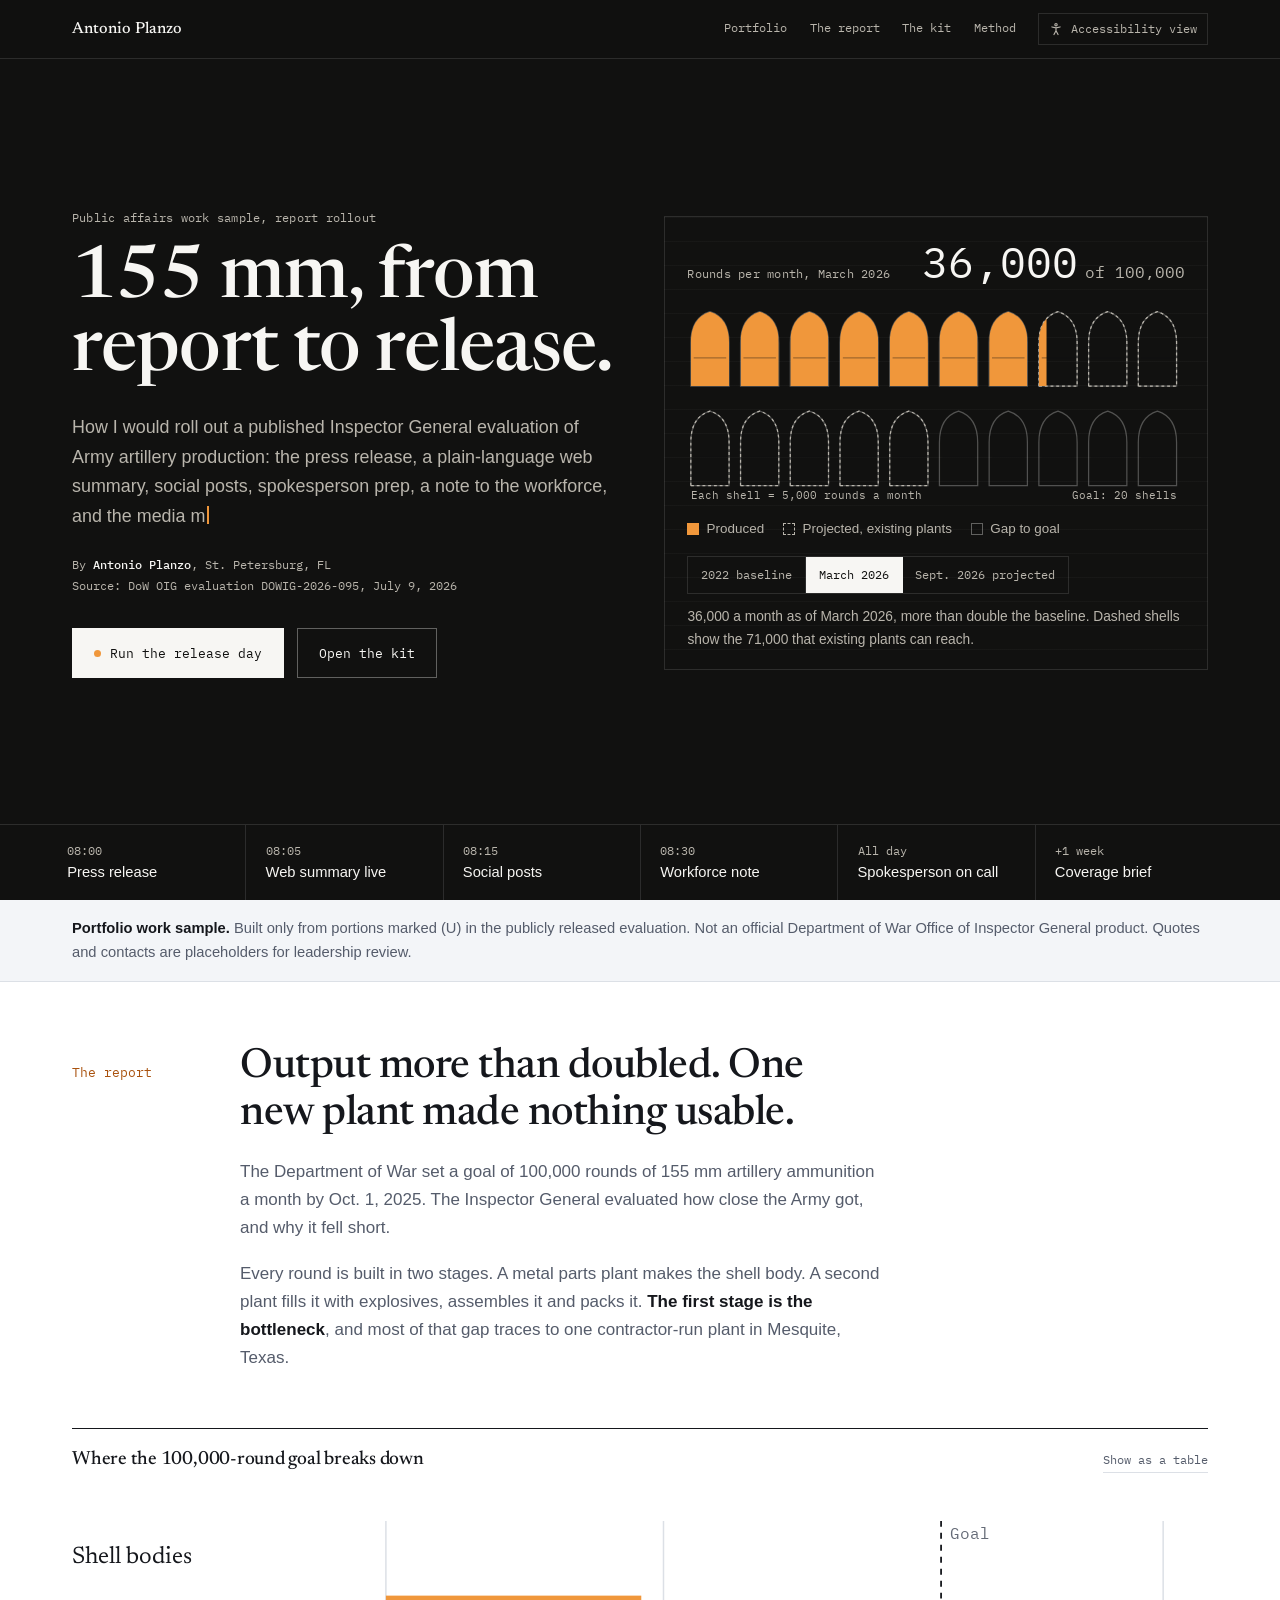
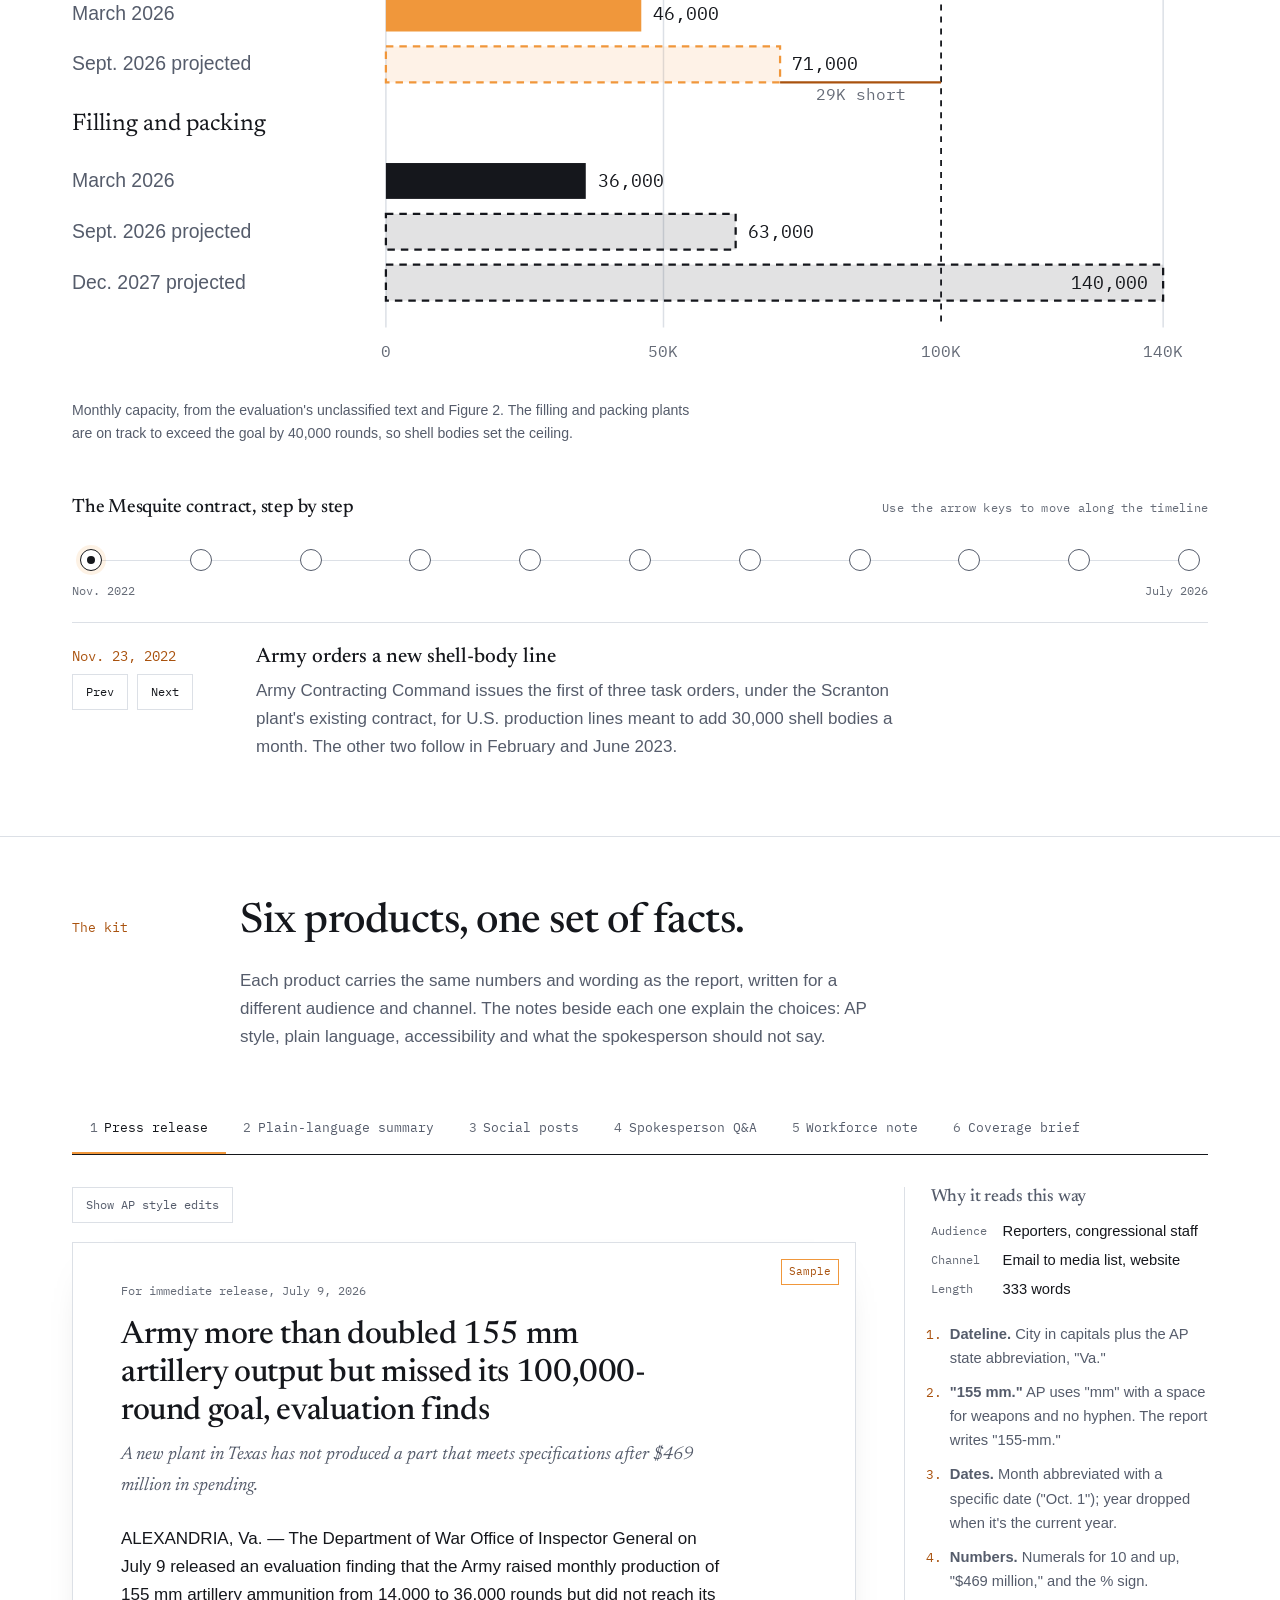
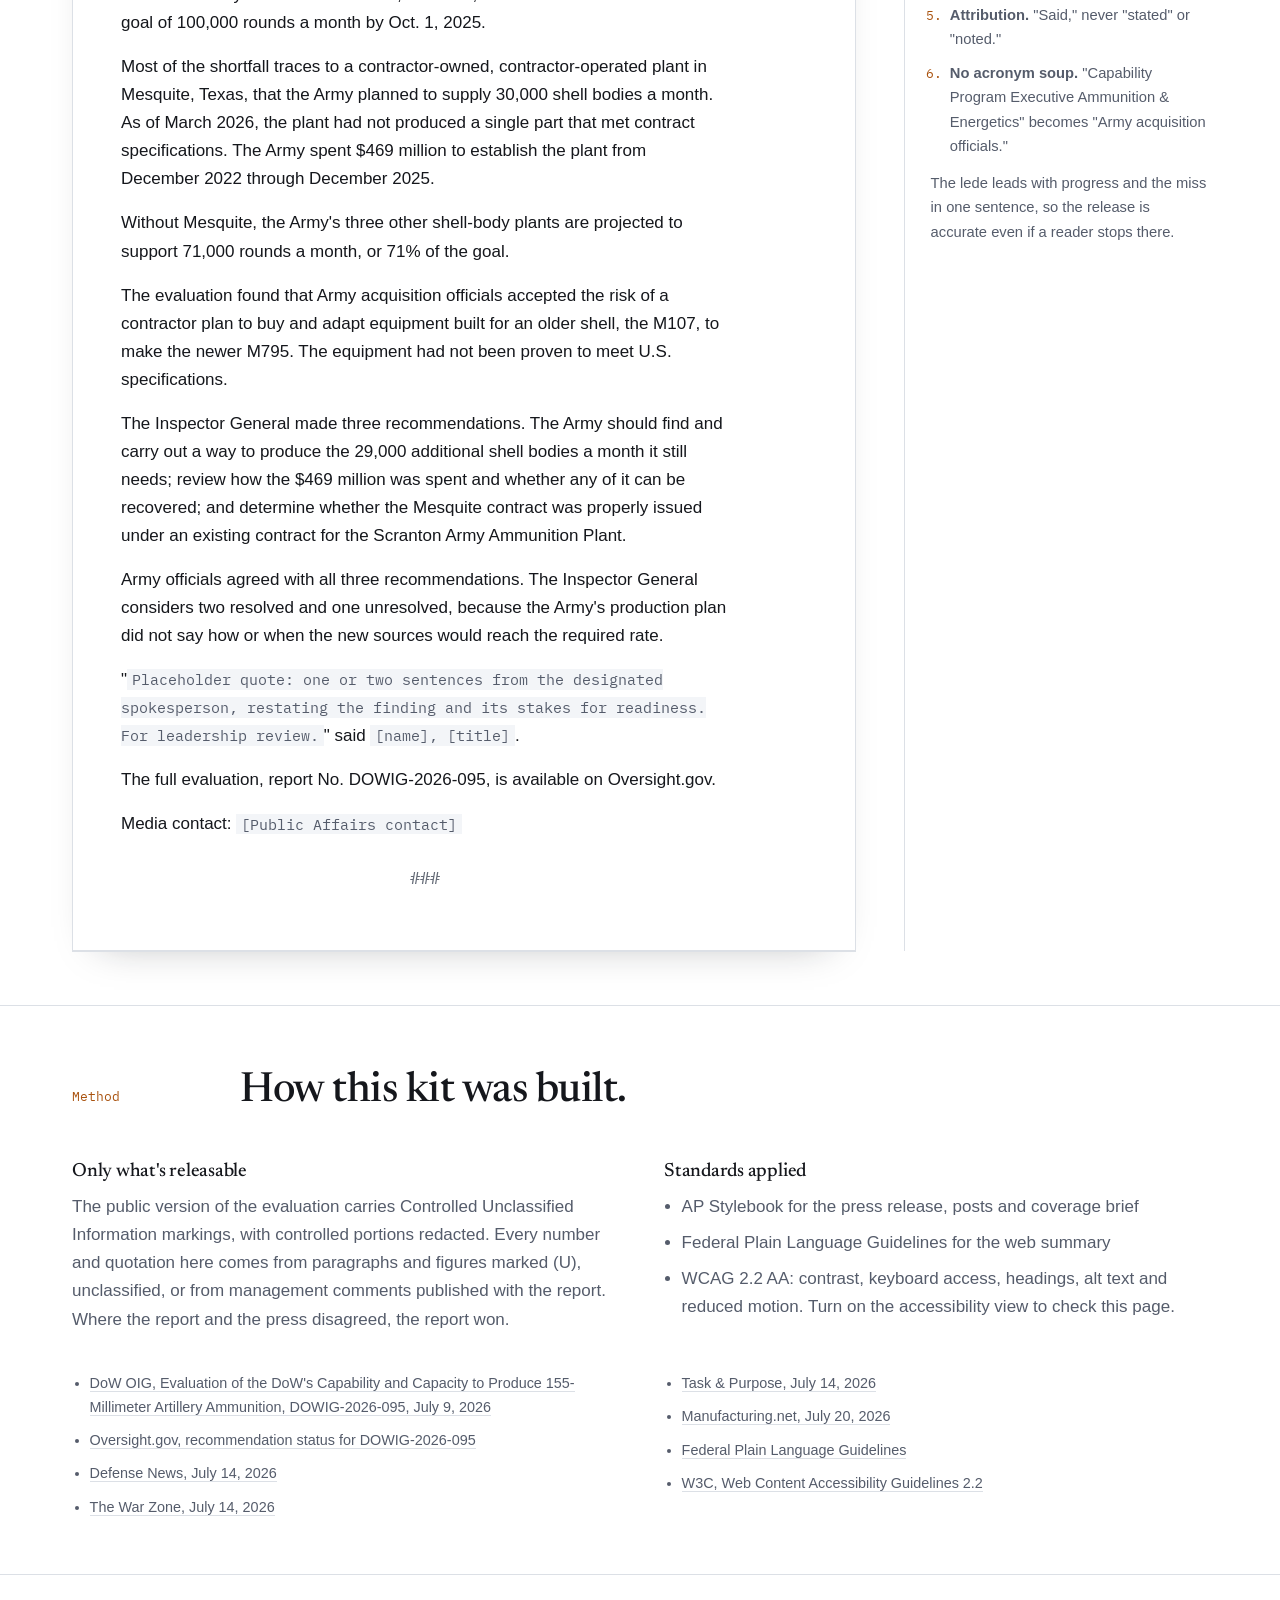
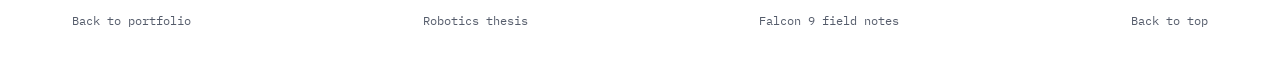
==== artillery-kit/index.html @ 7b446178 "Add 155 mm rollout kit work sample and replace résumé button New page at /artillery-kit/: a public a" ====
<!doctype html>
<html lang="en">
<head>
<meta charset="UTF-8" />
<meta name="viewport" content="width=device-width, initial-scale=1.0" />
<meta name="color-scheme" content="light" />
<title>155 mm Rollout Kit | Antonio Planzo</title>
<meta name="description" content="A public affairs work sample by Antonio Planzo: a full rollout kit for a published Department of War Inspector General evaluation of 155 mm artillery ammunition production." />
<meta property="og:title" content="155 mm, from report to release" />
<meta property="og:description" content="Six public affairs products built from one published Inspector General evaluation. A work sample by Antonio Planzo." />
<meta property="og:type" content="article" />
<link rel="icon" type="image/svg+xml" href="../favicon.svg" />
<link rel="preconnect" href="https://fonts.googleapis.com" />
<link rel="preconnect" href="https://fonts.gstatic.com" crossorigin />
<link href="https://fonts.googleapis.com/css2?family=Newsreader:ital,opsz,wght@0,6..72,400;0,6..72,500;1,6..72,400&family=IBM+Plex+Mono:wght@400;500&display=swap" rel="stylesheet" />
<style>
:root{
  --paper:#FFFFFF;
  --panel:#F3F5F8;
  --hair:#DCE0E6;
  --ink:#15171C;
  --graphite:#555C6B;
  --mute:#656B77;
  --flame:#F0973B;
  --flame-ink:#A9520E;
  --flame-wash:rgba(240,151,59,.13);
  --night:#111110;
  --cream:#F7F6F3;
  --stone:#B9B5AC;
  --line:rgba(247,246,243,.12);
  --serif:'Newsreader',Georgia,'Times New Roman',serif;
  --mono:'IBM Plex Mono',ui-monospace,SFMono-Regular,Menlo,monospace;
  --sans:-apple-system,BlinkMacSystemFont,'Segoe UI',Roboto,'Helvetica Neue',Arial,sans-serif;
  --measure:40rem;
}
*{margin:0;padding:0;box-sizing:border-box}
html{color-scheme:light;scroll-padding-top:4.5rem}
body{background:var(--paper);color:var(--ink);font-family:var(--sans);font-size:1.0625rem;line-height:1.65;overflow-x:hidden;-webkit-font-smoothing:antialiased}
a{color:inherit}
:focus-visible{outline:2px solid var(--flame);outline-offset:3px}
button{font:inherit;color:inherit}
.wrap{max-width:74rem;margin:0 auto;padding:0 1.5rem}
.prose{max-width:var(--measure)}
.prose p{color:var(--graphite);margin-bottom:1.1rem}
.prose p strong{color:var(--ink);font-weight:600}
.label{font-family:var(--mono);font-size:.76rem;letter-spacing:.02em;color:var(--mute)}
h1,h2,h3{font-family:var(--serif);font-weight:500;letter-spacing:-.012em}
h1{font-size:clamp(2.6rem,6.2vw,4.5rem);line-height:1.02}
h2{font-size:clamp(1.85rem,3.6vw,2.6rem);line-height:1.12;margin:.5rem 0 1.3rem;max-width:24ch}
h3{font-size:1.3rem;line-height:1.25;margin-bottom:.4rem}
.sr{position:absolute;width:1px;height:1px;overflow:hidden;clip:rect(0 0 0 0);white-space:nowrap}

/* header */
#progress{position:fixed;top:0;left:0;height:2px;width:100%;background:var(--flame);transform-origin:0 50%;transform:scaleX(0);z-index:60}
header{position:fixed;top:0;left:0;right:0;z-index:50;background:rgba(17,17,16,.9);backdrop-filter:blur(10px);-webkit-backdrop-filter:blur(10px);border-bottom:1px solid var(--line);transition:background .3s,border-color .3s}
header.light{background:rgba(255,255,255,.9);border-color:var(--hair)}
header nav{max-width:74rem;margin:0 auto;padding:.8rem 1.5rem;display:flex;align-items:center;justify-content:space-between;gap:1rem}
.brand{font-family:var(--serif);font-weight:500;font-size:1rem;text-decoration:none;color:var(--cream);transition:color .3s}
header.light .brand{color:var(--ink)}
.navlinks{display:flex;gap:1.4rem;align-items:center}
.navlinks a{font-family:var(--mono);font-size:.76rem;color:var(--stone);text-decoration:none;padding:.2rem 0;border-bottom:1px solid transparent;transition:color .2s,border-color .2s}
header.light .navlinks a{color:var(--graphite)}
.navlinks a:hover,.navlinks a.on{color:var(--cream);border-color:var(--flame)}
header.light .navlinks a:hover,header.light .navlinks a.on{color:var(--ink)}
.a11y-toggle{font-family:var(--mono);font-size:.72rem;padding:.35rem .65rem;border:1px solid var(--line);background:transparent;color:var(--stone);cursor:pointer;display:inline-flex;align-items:center;gap:.45rem;transition:border-color .2s,color .2s}
header.light .a11y-toggle{border-color:var(--hair);color:var(--graphite)}
.a11y-toggle:hover{border-color:var(--flame)}
.a11y-toggle[aria-pressed="true"]{border-color:var(--flame);color:var(--flame-ink);background:var(--flame-wash)}
header:not(.light) .a11y-toggle[aria-pressed="true"]{color:var(--flame)}
@media(max-width:820px){.navlinks a.opt{display:none}.navlinks{gap:.9rem}}
@media(max-width:480px){.a11y-toggle .t{display:none}}

/* sections */
section{padding:3.4rem 0;position:relative}
section + section{border-top:1px solid var(--hair)}
.sec-head{display:grid;grid-template-columns:9rem 1fr;gap:1.5rem;align-items:baseline}
.sec-num{font-family:var(--mono);font-size:.8rem;color:var(--flame-ink)}
@media(max-width:820px){.sec-head{grid-template-columns:1fr;gap:.2rem}section{padding:2.6rem 0}}

/* ---------- hero ---------- */
#top{background:var(--night);color:var(--cream);padding:6.4rem 0 0;min-height:100vh;display:flex;flex-direction:column;border-top:none}
#top h1{color:var(--cream)}
#top .label{color:var(--stone)}
.hero{flex:1;display:grid;grid-template-columns:1fr 1fr;gap:3rem;align-items:center;padding-bottom:2.5rem}
.hero-sub{position:relative;color:var(--stone);font-size:1.12rem;max-width:34rem;margin-top:1.4rem}
.hero-type{position:absolute;inset:0}
.caret{display:inline-block;width:2px;height:1.05em;background:var(--flame);vertical-align:-.15em;margin-left:2px;animation:blink 1s steps(1) infinite}
@keyframes blink{50%{opacity:0}}
.byline{font-family:var(--mono);font-size:.78rem;color:var(--stone);margin-top:1.4rem;line-height:1.7}
.byline b{color:var(--cream);font-weight:500}
.actions{display:flex;flex-wrap:wrap;gap:.8rem;margin-top:2rem}
.btn{display:inline-flex;align-items:center;gap:.6rem;font-family:var(--mono);font-size:.8rem;padding:.85rem 1.3rem;border:1px solid var(--cream);background:var(--cream);color:var(--night);cursor:pointer;text-decoration:none;transition:background .2s,border-color .2s,color .2s}
.btn:hover{background:#E3E1DB}
.btn.ghost{background:transparent;color:var(--cream);border-color:rgba(247,246,243,.35)}
.btn.ghost:hover{border-color:var(--cream)}
.btn .dot{width:7px;height:7px;border-radius:50%;background:var(--flame)}
.btn.running .dot{animation:pulse 1.1s infinite}
@keyframes pulse{50%{opacity:.25}}

/* rack */
.rack-wrap{border:1px solid var(--line);padding:1.4rem 1.4rem 1.1rem;background:linear-gradient(rgba(247,246,243,.03) 1px,transparent 1px) 0 0/100% 24px}
.rack-head{display:flex;justify-content:space-between;align-items:baseline;gap:1rem;flex-wrap:wrap}
.rack-head .label{color:var(--stone)}
.rack-val{font-family:var(--mono);font-size:clamp(1.9rem,4vw,2.7rem);color:var(--cream);font-variant-numeric:tabular-nums;line-height:1.1}
.rack-val small{font-size:.38em;color:var(--stone);margin-left:.4rem}
#rack{width:100%;height:auto;display:block;margin:1.1rem 0 .8rem}
#rack .case{fill:none;stroke:rgba(247,246,243,.28);stroke-width:1.3}
#rack .proj{fill:none;stroke:var(--stone);stroke-width:1.3;stroke-dasharray:3 3;opacity:0;transition:opacity .4s}
#rack .fill{fill:var(--flame)}
#rack .goal-line{stroke:var(--cream);stroke-width:1;stroke-dasharray:2 4}
#rack text{font-family:var(--mono);font-size:11px;fill:var(--stone)}
.rack-legend{display:flex;flex-wrap:wrap;gap:.4rem 1.2rem;font-size:.84rem;color:var(--stone)}
.rack-legend span{display:inline-flex;align-items:center;gap:.45rem}
.sw{width:12px;height:12px;display:inline-block;border:1px solid rgba(247,246,243,.35)}
.sw.f{background:var(--flame);border-color:var(--flame)}
.sw.p{border:1px dashed var(--stone)}
.seg{display:inline-flex;border:1px solid var(--line);margin-top:1rem;flex-wrap:wrap}
.seg button{font-family:var(--mono);font-size:.74rem;padding:.5rem .8rem;background:transparent;border:none;border-right:1px solid var(--line);color:var(--stone);cursor:pointer}
.seg button:last-child{border-right:none}
.seg button[aria-pressed="true"]{background:var(--cream);color:var(--night)}
.rack-note{font-size:.86rem;color:var(--stone);margin-top:.8rem;min-height:2.8em}
@media(max-width:940px){.hero{grid-template-columns:1fr;gap:2rem}#top{padding-top:5rem}}

/* release sequence */
.release{border-top:1px solid var(--line)}
.release-inner{display:grid;grid-template-columns:repeat(6,1fr);max-width:74rem;margin:0 auto}
.rel{padding:1rem 1.2rem 1.1rem;border-left:1px solid var(--line);transition:background .4s}
.rel:first-child{border-left:none}
.rel .t{font-family:var(--mono);font-size:.74rem;color:var(--stone)}
.rel .n{color:var(--cream);font-size:.92rem;margin-top:.15rem;line-height:1.35}
.rel.lit{background:rgba(240,151,59,.12)}
.rel.lit .t{color:var(--flame)}
.rel a{text-decoration:none}
.rel a:hover .n{text-decoration:underline;text-decoration-color:var(--flame)}
@media(max-width:900px){.release-inner{grid-template-columns:repeat(3,1fr)}.rel:nth-child(4){border-left:none}.rel{border-top:1px solid var(--line)}}
@media(max-width:520px){.release-inner{grid-template-columns:1fr 1fr}.rel:nth-child(odd){border-left:none}.rel:nth-child(4){border-left:1px solid var(--line)}}

/* notice */
.notice{background:var(--panel);border-bottom:1px solid var(--hair)}
.notice p{max-width:74rem;margin:0 auto;padding:1rem 1.5rem;font-size:.92rem;color:var(--graphite)}
.notice b{color:var(--ink);font-weight:600}

/* ---------- report ---------- */
.chart-box{margin-top:2.4rem;border-top:1px solid var(--ink);padding-top:1.2rem}
.chart-tools{display:flex;justify-content:space-between;align-items:baseline;gap:1rem;flex-wrap:wrap;margin-bottom:.8rem}
.chart-tools h3{font-size:1.2rem}
.linkbtn{font-family:var(--mono);font-size:.76rem;background:none;border:none;border-bottom:1px solid var(--hair);color:var(--graphite);cursor:pointer;padding:.1rem 0}
.linkbtn:hover{color:var(--flame-ink);border-color:var(--flame)}
#bneck{width:100%;height:auto;display:block}
.chart-scroll{overflow-x:auto;-webkit-overflow-scrolling:touch}
@media(max-width:640px){#bneck{min-width:600px}}
#bneck text{font-family:var(--sans);font-size:13px;fill:var(--graphite)}
#bneck .val{font-family:var(--mono);font-size:12px;fill:var(--ink)}
#bneck .grp{font-family:var(--serif);font-size:16px;fill:var(--ink)}
#bneck .axis{font-family:var(--mono);font-size:11px;fill:var(--mute)}
#bneck .bar{transition:width .9s cubic-bezier(.3,.7,.2,1)}
.data-table{display:none;margin-top:1rem}
.data-table.on{display:block}
table{width:100%;border-collapse:collapse;font-size:.94rem}
th{font-family:var(--mono);font-size:.74rem;font-weight:400;color:var(--mute);text-align:left;padding:.6rem .8rem .6rem 0;border-bottom:1px solid var(--ink)}
td{padding:.8rem .8rem .8rem 0;border-bottom:1px solid var(--hair);vertical-align:top;color:var(--graphite)}
td:first-child{color:var(--ink)}
td.num{font-family:var(--mono);color:var(--ink);white-space:nowrap}
.tscroll{overflow-x:auto;-webkit-overflow-scrolling:touch}
.note{font-size:.88rem;color:var(--graphite);margin-top:.9rem;max-width:var(--measure)}

/* timeline */
.tl{margin-top:3.2rem}
.tl-track{position:relative;display:flex;justify-content:space-between;margin:1.4rem 0 0;padding:0 .5rem}
.tl-track::before{content:'';position:absolute;left:.5rem;right:.5rem;top:50%;height:1px;background:var(--hair)}
.tl-fill{position:absolute;left:.5rem;top:50%;height:2px;margin-top:-.5px;background:var(--flame);width:0;transition:width .5s cubic-bezier(.3,.7,.2,1)}
.tl-dot{position:relative;width:22px;height:22px;border-radius:50%;background:var(--paper);border:1.5px solid var(--graphite);cursor:pointer;display:grid;place-items:center;padding:0}
.tl-dot::after{content:'';width:8px;height:8px;border-radius:50%;background:transparent;transition:background .2s}
.tl-dot.past{border-color:var(--flame-ink)}
.tl-dot.past::after{background:var(--flame)}
.tl-dot[aria-selected="true"]{border-color:var(--ink);box-shadow:0 0 0 4px var(--flame-wash)}
.tl-dot[aria-selected="true"]::after{background:var(--ink)}
.tl-ends{display:flex;justify-content:space-between;font-family:var(--mono);font-size:.72rem;color:var(--mute);margin-top:.6rem}
.tl-card{margin-top:1.4rem;display:grid;grid-template-columns:10rem 1fr;gap:1.5rem;padding:1.3rem 0;border-top:1px solid var(--hair);min-height:7.5rem}
.tl-card .d{font-family:var(--mono);font-size:.9rem;color:var(--flame-ink)}
.tl-card h4{font-family:var(--serif);font-weight:500;font-size:1.3rem;line-height:1.3;margin-bottom:.35rem}
.tl-card p{color:var(--graphite);max-width:var(--measure)}
.tl-nav{display:flex;gap:.6rem;margin-top:.4rem}
.tl-nav button{font-family:var(--mono);font-size:.74rem;padding:.45rem .8rem;border:1px solid var(--hair);background:var(--paper);cursor:pointer}
.tl-nav button:hover{border-color:var(--ink)}
@media(max-width:700px){.tl-card{grid-template-columns:1fr;gap:.3rem}.tl-dot{width:18px;height:18px}.tl-dot::after{width:6px;height:6px}}

/* ---------- kit ---------- */
.tabs{display:flex;border-bottom:1px solid var(--ink);margin-top:2.2rem;overflow-x:auto;scrollbar-width:none}
.tabs::-webkit-scrollbar{display:none}
.tab{flex:none;font-family:var(--mono);font-size:.8rem;padding:.85rem 1.1rem;background:transparent;border:none;border-bottom:3px solid transparent;margin-bottom:-1px;color:var(--graphite);cursor:pointer;white-space:nowrap}
.tab:hover{color:var(--ink)}
.tab[aria-selected="true"]{color:var(--ink);border-bottom-color:var(--flame)}
.tab .k{color:var(--mute);margin-right:.4rem}
.panel{display:grid;grid-template-columns:minmax(0,1fr) 19rem;gap:3rem;padding-top:2rem}
.panel[hidden]{display:none}
.notes{border-left:1px solid var(--hair);padding-left:1.6rem;font-size:.92rem;color:var(--graphite)}
.notes h3{font-size:1.1rem;margin-bottom:.6rem}
.notes .meta{display:grid;grid-template-columns:auto 1fr;gap:.3rem 1rem;margin-bottom:1.3rem}
.notes .meta dt{font-family:var(--mono);font-size:.74rem;color:var(--mute);padding-top:.15rem}
.notes .meta dd{color:var(--ink)}
.notes ol{padding-left:1.2rem}
.notes li{margin-bottom:.6rem}
.notes li::marker{font-family:var(--mono);color:var(--flame-ink);font-size:.82rem}
.toggle-row{display:flex;flex-wrap:wrap;gap:.6rem;margin-bottom:1.2rem}
.chip{font-family:var(--mono);font-size:.74rem;padding:.45rem .8rem;border:1px solid var(--hair);background:var(--paper);color:var(--graphite);cursor:pointer;display:inline-flex;align-items:center;gap:.45rem}
.chip:hover{border-color:var(--ink);color:var(--ink)}
.chip[aria-pressed="true"]{border-color:var(--flame-ink);color:var(--flame-ink);background:var(--flame-wash)}
@media(max-width:980px){.panel{grid-template-columns:1fr;gap:2rem}.notes{border-left:none;border-top:1px solid var(--hair);padding:1.4rem 0 0}}

/* document sheets */
.sheet{background:var(--paper);border:1px solid var(--hair);box-shadow:0 1px 0 var(--hair),0 18px 40px -28px rgba(21,23,28,.35);padding:2.4rem clamp(1.2rem,4vw,3rem) 2.6rem;position:relative}
.sheet::before{content:attr(data-stamp);position:absolute;top:1rem;right:1rem;font-family:var(--mono);font-size:.68rem;color:var(--flame-ink);border:1px solid var(--flame);padding:.2rem .45rem;background:var(--paper)}
.sheet .kicker{font-family:var(--mono);font-size:.76rem;color:var(--mute);margin-bottom:1rem;padding-right:7rem}
.sheet h3.hl{font-size:clamp(1.5rem,3vw,2rem);line-height:1.18;margin-bottom:.6rem;max-width:30ch}
.sheet .dek{font-family:var(--serif);font-style:italic;font-size:1.15rem;color:var(--graphite);margin-bottom:1.5rem;max-width:38rem}
.sheet p{max-width:38rem;margin-bottom:1rem;color:var(--ink)}
.sheet .end{text-align:center;font-family:var(--mono);color:var(--mute);margin-top:1.6rem}
.ph{background:var(--panel);font-family:var(--mono);font-size:.86em;padding:.05rem .3rem;color:var(--graphite)}
mark.ap{background:transparent;color:inherit;border-bottom:1px solid transparent;transition:background .2s,border-color .2s}
.show-ap mark.ap{background:var(--flame-wash);border-bottom-color:var(--flame)}
mark.ap sup{display:none;font-family:var(--mono);font-size:.62em;color:var(--flame-ink);margin-left:.1rem}
.show-ap mark.ap sup{display:inline}

/* plain language */
.pl-meter{display:grid;grid-template-columns:repeat(3,1fr);border:1px solid var(--hair);margin-bottom:1.6rem}
.pl-meter>div{padding:1rem 1.1rem;border-left:1px solid var(--hair)}
.pl-meter>div:first-child{border-left:none}
.pl-meter .v{font-family:var(--mono);font-size:1.6rem;color:var(--ink);font-variant-numeric:tabular-nums;line-height:1.15}
.pl-meter .v.good{color:var(--flame-ink)}
.pl-meter .k{font-size:.82rem;color:var(--graphite)}
.pl-block{display:grid;grid-template-columns:7.5rem 1fr;gap:1.2rem;padding:1.1rem 0;border-top:1px solid var(--hair)}
.pl-block .h{font-family:var(--mono);font-size:.76rem;color:var(--mute);padding-top:.3rem}
.pl-block .txt{font-size:1.04rem;color:var(--ink);max-width:38rem}
.pl-block .txt.orig{font-family:var(--serif);font-size:1.06rem;color:var(--graphite)}
.pl-block .gl{display:block;font-family:var(--mono);font-size:.74rem;color:var(--flame-ink);margin-top:.4rem}
@media(max-width:640px){.pl-block{grid-template-columns:1fr;gap:.2rem}.pl-meter{grid-template-columns:1fr 1fr 1fr}.pl-meter .v{font-size:1.25rem}.pl-meter>div{padding:.8rem .7rem}}

/* social */
.posts{display:grid;grid-template-columns:1fr 1fr;gap:1.4rem;align-items:start}
.post{border:1px solid var(--hair);padding:1.2rem 1.3rem;display:flex;flex-direction:column}
.post .ch{display:flex;justify-content:space-between;align-items:baseline;font-family:var(--mono);font-size:.76rem;color:var(--mute);margin-bottom:.8rem}
.post .ch b{color:var(--ink);font-weight:500}
.post .body{white-space:pre-line;font-size:.97rem;color:var(--ink);flex:1}
.count{font-variant-numeric:tabular-nums}
.count.over{color:#B42318}
.post.graphic{grid-column:1/-1}
.card-graphic{width:100%;height:auto;display:block;background:var(--night)}
.alt{display:none;margin-top:.8rem;font-size:.9rem;color:var(--graphite);border-left:3px solid var(--flame);padding:.5rem .8rem;background:var(--panel)}
.alt.on{display:block}
@media(max-width:760px){.posts{grid-template-columns:1fr}}

/* q&a */
.qa details{border-top:1px solid var(--hair)}
.qa details:last-child{border-bottom:1px solid var(--hair)}
.qa summary{list-style:none;cursor:pointer;padding:1rem 2rem 1rem 0;position:relative;font-family:var(--serif);font-size:1.18rem;line-height:1.35}
.qa summary::-webkit-details-marker{display:none}
.qa summary::after{content:'+';position:absolute;right:.2rem;top:.9rem;font-family:var(--mono);color:var(--flame-ink);font-size:1.1rem}
.qa details[open] summary::after{content:'\2212'}
.qa .tag{font-family:var(--mono);font-size:.7rem;color:var(--flame-ink);border:1px solid var(--flame);padding:.05rem .35rem;margin-left:.5rem;vertical-align:.15em;white-space:nowrap}
.qa .ans{padding:0 0 1.2rem;max-width:40rem}
.qa .ans p{color:var(--ink);margin-bottom:.7rem}
.qa .ans .lbl{font-family:var(--mono);font-size:.74rem;color:var(--mute);display:block;margin-bottom:.15rem}
.qa .ans .avoid{color:var(--graphite);font-size:.95rem;border-left:3px solid var(--hair);padding-left:.8rem}
.qa.tough-only details:not([data-tough]){display:none}

/* email */
.email .hdr{display:grid;grid-template-columns:4.5rem 1fr;gap:.25rem .8rem;font-size:.92rem;padding-bottom:1rem;margin-bottom:1.4rem;border-bottom:1px solid var(--hair);padding-right:7rem}
.email .hdr dt{font-family:var(--mono);font-size:.74rem;color:var(--mute);padding-top:.15rem}
.email ul{max-width:38rem;margin:0 0 1rem 1.2rem}
.email li{margin-bottom:.4rem}

/* monitoring */
.mon-sum{display:grid;grid-template-columns:repeat(4,1fr);border:1px solid var(--hair);margin-bottom:1.6rem}
.mon-sum>div{padding:1rem 1.1rem;border-left:1px solid var(--hair)}
.mon-sum>div:first-child{border-left:none}
.mon-sum .v{font-family:var(--mono);font-size:1.5rem;line-height:1.15}
.mon-sum .k{font-size:.82rem;color:var(--graphite)}
@media(max-width:640px){.mon-sum{grid-template-columns:1fr 1fr}.mon-sum>div:nth-child(3){border-left:none}.mon-sum>div:nth-child(n+3){border-top:1px solid var(--hair)}}
.clip{display:grid;grid-template-columns:6.5rem 1fr;gap:1.2rem;padding:1.2rem 0;border-top:1px solid var(--hair)}
.clip .d{font-family:var(--mono);font-size:.8rem;color:var(--ink)}
.clip .tone{display:inline-block;font-family:var(--mono);font-size:.7rem;margin-top:.4rem;padding:.1rem .4rem;border:1px solid var(--hair);color:var(--graphite)}
.clip .tone.crit{border-color:var(--flame);color:var(--flame-ink)}
.clip h4{font-family:var(--serif);font-weight:500;font-size:1.15rem;line-height:1.3}
.clip h4 a{text-decoration:none;border-bottom:1px solid var(--hair)}
.clip h4 a:hover{border-color:var(--flame)}
.clip .src{font-family:var(--mono);font-size:.76rem;color:var(--mute);margin:.2rem 0 .5rem}
.clip p{color:var(--graphite);font-size:.95rem;max-width:40rem}
.clip .flag{margin-top:.5rem;font-size:.92rem;color:var(--ink);padding-left:.8rem;border-left:3px solid var(--flame)}
.clip .flag b{font-family:var(--mono);font-size:.72rem;font-weight:500;color:var(--flame-ink);margin-right:.3rem}
.clip.hide{display:none}
@media(max-width:640px){.clip{grid-template-columns:1fr;gap:.3rem}}
.takeaways{margin-top:2rem;background:var(--panel);padding:1.4rem 1.6rem;border-left:3px solid var(--flame)}
.takeaways h4{font-family:var(--serif);font-weight:500;font-size:1.25rem;margin-bottom:.6rem}
.takeaways li{margin:0 0 .5rem 1.1rem;color:var(--ink)}

/* method */
.method{display:grid;grid-template-columns:1fr 1fr;gap:3rem;margin-top:1.5rem}
.method h3{font-size:1.2rem;margin-bottom:.6rem}
.method p,.method li{color:var(--graphite)}
.method ul{margin-left:1.1rem}
.method li{margin-bottom:.5rem}
.sources{margin-top:2.4rem;columns:2;column-gap:3rem;font-size:.9rem}
.sources li{break-inside:avoid;margin:0 0 .6rem 1.1rem;color:var(--graphite)}
.sources a{text-decoration:none;border-bottom:1px solid var(--hair)}
.sources a:hover{color:var(--flame-ink);border-color:var(--flame)}
@media(max-width:820px){.method{grid-template-columns:1fr;gap:1.8rem}.sources{columns:1}}

footer{border-top:1px solid var(--hair);padding:2.2rem 0 3rem}
footer .wrap{display:flex;justify-content:space-between;flex-wrap:wrap;gap:1rem}
footer a{font-family:var(--mono);font-size:.78rem;color:var(--graphite);text-decoration:none}
footer a:hover{color:var(--ink)}

/* ---------- accessibility view ---------- */
.a11y-panel{display:none;position:fixed;right:1rem;bottom:1rem;z-index:70;width:min(22rem,calc(100vw - 2rem));background:var(--paper);border:1px solid var(--ink);box-shadow:0 18px 40px -20px rgba(21,23,28,.45);padding:1.1rem 1.2rem;font-size:.88rem;color:var(--graphite);max-height:70vh;overflow:auto}
body.a11y .a11y-panel{display:block}
.a11y-panel h3{font-size:1.1rem;color:var(--ink);margin-bottom:.4rem}
.a11y-panel table{font-size:.82rem;margin:.6rem 0}
.a11y-panel td,.a11y-panel th{padding:.35rem .5rem .35rem 0}
.a11y-panel .pass{font-family:var(--mono);color:#1F6F43}
.a11y-panel .sw2{display:inline-block;width:.9rem;height:.9rem;vertical-align:-.15rem;border:1px solid var(--hair);margin-right:.2rem}
.a11y-panel ul{margin-left:1rem}
.a11y-panel li{margin-bottom:.3rem}
.a11y-close{position:absolute;top:.6rem;right:.6rem;background:none;border:1px solid var(--hair);font-family:var(--mono);font-size:.72rem;padding:.15rem .4rem;cursor:pointer}
body.a11y h1,body.a11y h2,body.a11y h3,body.a11y h4{outline:1px dashed var(--flame);outline-offset:4px}
body.a11y h1::before,body.a11y h2::before,body.a11y h3::before,body.a11y h4::before{font-family:var(--mono);font-size:.62rem;font-weight:500;font-style:normal;letter-spacing:0;background:var(--flame);color:var(--night);padding:.1rem .3rem;margin-right:.5rem;vertical-align:.4em}
body.a11y h1::before{content:'H1'}body.a11y h2::before{content:'H2'}body.a11y h3::before{content:'H3'}body.a11y h4::before{content:'H4'}
body.a11y [role="img"]{outline:1px dashed var(--flame);outline-offset:3px}
.alt-reveal{display:none;font-family:var(--mono);font-size:.74rem;line-height:1.5;color:var(--night);background:var(--flame);padding:.4rem .6rem;margin-top:.5rem}
body.a11y .alt-reveal{display:block}
body.a11y header nav,body.a11y footer{outline:1px solid rgba(240,151,59,.6);outline-offset:-1px}
body.a11y header nav::before,body.a11y footer .wrap::before{font-family:var(--mono);font-size:.62rem;background:var(--ink);color:var(--cream);padding:.1rem .3rem}
body.a11y header nav::before{content:'nav'}
body.a11y footer .wrap::before{content:'footer'}

@media (prefers-reduced-motion:reduce){
  .caret,.btn.running .dot{animation:none}
  #bneck .bar,.tl-fill,.rel,#rack .proj{transition:none}
}
</style>
</head>
<body>
<div id="progress" aria-hidden="true"></div>

<header id="hdr">
  <nav aria-label="Primary">
    <a class="brand" href="../">Antonio Planzo</a>
    <div class="navlinks">
      <a class="opt" href="../">Portfolio</a>
      <a href="#report">The report</a>
      <a href="#kit">The kit</a>
      <a class="opt" href="#method">Method</a>
      <button class="a11y-toggle" id="a11yBtn" type="button" aria-pressed="false" aria-controls="a11yPanel"><svg width="14" height="14" viewBox="0 0 24 24" fill="none" stroke="currentColor" stroke-width="2" stroke-linecap="round" aria-hidden="true"><circle cx="12" cy="4.5" r="2"/><path d="M5 8.5l7 1.5 7-1.5M12 10v5m0 0l-3.5 6.5M12 15l3.5 6.5"/></svg><span class="t">Accessibility view</span></button>
    </div>
  </nav>
</header>

<main id="main">
<!-- ============ HERO ============ -->
<section id="top">
  <div class="wrap hero">
    <div>
      <p class="label">Public affairs work sample, report rollout</p>
      <h1 style="margin-top:1rem">155 mm, from report to release.</h1>
      <p class="hero-sub"><span aria-hidden="true" style="visibility:hidden">How I would roll out a published Inspector General evaluation of Army artillery production: the press release, a plain-language web summary, social posts, spokesperson prep, a note to the workforce, and the media monitoring brief that follows.</span><span class="hero-type" aria-label="How I would roll out a published Inspector General evaluation of Army artillery production: the press release, a plain-language web summary, social posts, spokesperson prep, a note to the workforce, and the media monitoring brief that follows."><span id="heroTyped"></span><span class="caret" id="heroCaret"></span></span></p>
      <p class="byline">By <b>Antonio Planzo</b>, St. Petersburg, FL<br/>Source: DoW OIG evaluation DOWIG-2026-095, July 9, 2026</p>
      <div class="actions">
        <button class="btn" id="relBtn" type="button"><span class="dot"></span><span id="relLabel">Run the release day</span></button>
        <a class="btn ghost" href="#kit">Open the kit</a>
      </div>
    </div>

    <div class="rack-wrap">
      <div class="rack-head">
        <span class="label" id="rackLabel">Rounds per month, March 2026</span>
        <span class="rack-val"><span id="rackNum">0</span><small>of 100,000</small></span>
      </div>
      <svg id="rack" viewBox="0 0 520 210" role="img" aria-labelledby="rackDesc"><desc id="rackDesc">Twenty shell outlines, each standing for 5,000 rounds a month. As of March 2026, 7.2 are filled, for 36,000 rounds. Existing plants are projected to reach 71,000, or 14.2 shells. The goal is all 20, or 100,000 rounds.</desc></svg>
      <div class="rack-legend" aria-hidden="true">
        <span><i class="sw f"></i>Produced</span>
        <span><i class="sw p"></i>Projected, existing plants</span>
        <span><i class="sw"></i>Gap to goal</span>
      </div>
      <div class="seg" role="group" aria-label="Choose a production milestone">
        <button type="button" data-m="0" aria-pressed="false">2022 baseline</button>
        <button type="button" data-m="1" aria-pressed="true">March 2026</button>
        <button type="button" data-m="2" aria-pressed="false">Sept. 2026 projected</button>
      </div>
      <p class="rack-note" id="rackNote" aria-live="polite"></p>
      <p class="alt-reveal">Alt text: Twenty shell outlines, each worth 5,000 rounds a month, filled to show 36,000 produced in March 2026, 71,000 projected and 100,000 as the goal.</p>
    </div>
  </div>

  <div class="release" role="group" aria-label="Sample release-day timeline">
    <div class="release-inner">
      <div class="rel"><a href="#kit" data-tab="0"><div class="t">08:00</div><div class="n">Press release</div></a></div>
      <div class="rel"><a href="#kit" data-tab="1"><div class="t">08:05</div><div class="n">Web summary live</div></a></div>
      <div class="rel"><a href="#kit" data-tab="2"><div class="t">08:15</div><div class="n">Social posts</div></a></div>
      <div class="rel"><a href="#kit" data-tab="4"><div class="t">08:30</div><div class="n">Workforce note</div></a></div>
      <div class="rel"><a href="#kit" data-tab="3"><div class="t">All day</div><div class="n">Spokesperson on call</div></a></div>
      <div class="rel"><a href="#kit" data-tab="5"><div class="t">+1 week</div><div class="n">Coverage brief</div></a></div>
    </div>
  </div>
</section>

<div class="notice" role="note"><p><b>Portfolio work sample.</b> Built only from portions marked (U) in the publicly released evaluation. Not an official Department of War Office of Inspector General product. Quotes and contacts are placeholders for leadership review.</p></div>

<!-- ============ REPORT ============ -->
<section id="report">
  <div class="wrap">
    <div class="sec-head">
      <span class="sec-num">The report</span>
      <div>
        <h2>Output more than doubled. One new plant made nothing usable.</h2>
        <div class="prose">
          <p>The Department of War set a goal of 100,000 rounds of 155 mm artillery ammunition a month by Oct. 1, 2025. The Inspector General evaluated how close the Army got, and why it fell short.</p>
          <p>Every round is built in two stages. A metal parts plant makes the shell body. A second plant fills it with explosives, assembles it and packs it. <strong>The first stage is the bottleneck</strong>, and most of that gap traces to one contractor-run plant in Mesquite, Texas.</p>
        </div>
      </div>
    </div>

    <div class="chart-box">
      <div class="chart-tools">
        <h3>Where the 100,000-round goal breaks down</h3>
        <button class="linkbtn" id="tblBtn" type="button" aria-expanded="false" aria-controls="bneckTable">Show as a table</button>
      </div>
      <div class="chart-scroll"><svg id="bneck" viewBox="0 0 760 330" role="img" aria-labelledby="bneckDesc"><desc id="bneckDesc">Horizontal bar chart. Shell bodies: 46,000 a month in March 2026, projected 71,000 by September 2026, short of the 100,000 goal. Filling and packing: 36,000 in March 2026, projected 63,000 by September 2026 and 140,000 by December 2027, above the goal.</desc></svg></div>
      <div class="data-table" id="bneckTable">
        <div class="tscroll"><table>
          <thead><tr><th>Stage</th><th>March 2026</th><th>Sept. 2026, projected</th><th>Dec. 2027, projected</th></tr></thead>
          <tbody>
            <tr><td>Shell bodies (projectile metal parts)</td><td class="num">46,000</td><td class="num">71,000</td><td>Not projected without Mesquite</td></tr>
            <tr><td>Filling, assembly and packing</td><td class="num">36,000</td><td class="num">63,000</td><td class="num">140,000</td></tr>
          </tbody>
        </table></div>
      </div>
      <p class="alt-reveal">Alt text: Bar chart comparing the two production stages with the 100,000-round goal. Shell bodies stay below the goal; filling and packing passes it by December 2027.</p>
      <p class="note">Monthly capacity, from the evaluation's unclassified text and Figure 2. The filling and packing plants are on track to exceed the goal by 40,000 rounds, so shell bodies set the ceiling.</p>
    </div>

    <div class="tl">
      <div class="chart-tools"><h3>The Mesquite contract, step by step</h3><span class="label">Use the arrow keys to move along the timeline</span></div>
      <div class="tl-track" id="tlTrack" role="tablist" aria-label="Mesquite contract timeline"><span class="tl-fill" id="tlFill"></span></div>
      <div class="tl-ends" aria-hidden="true"><span>Nov. 2022</span><span>July 2026</span></div>
      <div class="tl-card" id="tlCard" role="tabpanel" aria-live="polite">
        <div><div class="d" id="tlDate"></div><div class="tl-nav"><button type="button" id="tlPrev" aria-label="Previous event">Prev</button><button type="button" id="tlNext" aria-label="Next event">Next</button></div></div>
        <div><h4 id="tlTitle"></h4><p id="tlText"></p></div>
      </div>
    </div>
  </div>
</section>

<!-- ============ KIT ============ -->
<section id="kit">
  <div class="wrap">
    <div class="sec-head">
      <span class="sec-num">The kit</span>
      <div>
        <h2>Six products, one set of facts.</h2>
        <div class="prose"><p>Each product carries the same numbers and wording as the report, written for a different audience and channel. The notes beside each one explain the choices: AP style, plain language, accessibility and what the spokesperson should not say.</p></div>
      </div>
    </div>

    <div class="tabs" role="tablist" aria-label="Rollout products">
      <button class="tab" role="tab" id="t0" aria-controls="p0" aria-selected="true" tabindex="0"><span class="k">1</span>Press release</button>
      <button class="tab" role="tab" id="t1" aria-controls="p1" aria-selected="false" tabindex="-1"><span class="k">2</span>Plain-language summary</button>
      <button class="tab" role="tab" id="t2" aria-controls="p2" aria-selected="false" tabindex="-1"><span class="k">3</span>Social posts</button>
      <button class="tab" role="tab" id="t3" aria-controls="p3" aria-selected="false" tabindex="-1"><span class="k">4</span>Spokesperson Q&amp;A</button>
      <button class="tab" role="tab" id="t4" aria-controls="p4" aria-selected="false" tabindex="-1"><span class="k">5</span>Workforce note</button>
      <button class="tab" role="tab" id="t5" aria-controls="p5" aria-selected="false" tabindex="-1"><span class="k">6</span>Coverage brief</button>
    </div>

    <!-- 1 press release -->
    <div class="panel" role="tabpanel" id="p0" aria-labelledby="t0" tabindex="0">
      <div>
        <div class="toggle-row"><button class="chip" type="button" id="apBtn" aria-pressed="false">Show AP style edits</button></div>
        <article class="sheet" id="release" data-stamp="Sample">
          <p class="kicker">For immediate release, July 9, 2026</p>
          <h3 class="hl">Army more than doubled 155 mm artillery output but missed its 100,000-round goal, evaluation finds</h3>
          <p class="dek">A new plant in Texas has not produced a part that meets specifications after $469 million in spending.</p>
          <p><mark class="ap">ALEXANDRIA, Va.<sup>1</sup></mark> — The Department of War Office of Inspector General on <mark class="ap">July 9<sup>3</sup></mark> released an evaluation finding that the Army raised monthly production of <mark class="ap">155 mm<sup>2</sup></mark> artillery ammunition from 14,000 to 36,000 rounds but did not reach its goal of 100,000 rounds a month by <mark class="ap">Oct. 1, 2025<sup>3</sup></mark>.</p>
          <p>Most of the shortfall traces to a contractor-owned, contractor-operated plant in Mesquite, Texas, that the Army planned to supply 30,000 shell bodies a month. As of March 2026, the plant had not produced a single part that met contract specifications. The Army spent <mark class="ap">$469 million<sup>4</sup></mark> to establish the plant from December 2022 through December 2025.</p>
          <p>Without Mesquite, the Army's three other shell-body plants are projected to support 71,000 rounds a month, or <mark class="ap">71%<sup>4</sup></mark> of the goal.</p>
          <p>The evaluation found that <mark class="ap">Army acquisition officials<sup>6</sup></mark> accepted the risk of a contractor plan to buy and adapt equipment built for an older shell, the M107, to make the newer M795. The equipment had not been proven to meet U.S. specifications.</p>
          <p>The Inspector General made three recommendations. The Army should find and carry out a way to produce the 29,000 additional shell bodies a month it still needs; review how the $469 million was spent and whether any of it can be recovered; and determine whether the Mesquite contract was properly issued under an existing contract for the Scranton Army Ammunition Plant.</p>
          <p>Army officials agreed with all three recommendations. The Inspector General considers two resolved and one unresolved, because the Army's production plan did not say how or when the new sources would reach the required rate.</p>
          <p>"<span class="ph">Placeholder quote: one or two sentences from the designated spokesperson, restating the finding and its stakes for readiness. For leadership review.</span>" <mark class="ap">said<sup>5</sup></mark> <span class="ph">[name], [title]</span>.</p>
          <p>The full evaluation, report No. DOWIG-2026-095, is available on Oversight.gov.</p>
          <p>Media contact: <span class="ph">[Public Affairs contact]</span></p>
          <p class="end">###</p>
        </article>
      </div>
      <aside class="notes" aria-label="Notes on the press release">
        <h3>Why it reads this way</h3>
        <dl class="meta"><dt>Audience</dt><dd>Reporters, congressional staff</dd><dt>Channel</dt><dd>Email to media list, website</dd><dt>Length</dt><dd id="relWords">—</dd></dl>
        <ol>
          <li><b>Dateline.</b> City in capitals plus the AP state abbreviation, "Va."</li>
          <li><b>"155 mm."</b> AP uses "mm" with a space for weapons and no hyphen. The report writes "155-mm."</li>
          <li><b>Dates.</b> Month abbreviated with a specific date ("Oct. 1"); year dropped when it's the current year.</li>
          <li><b>Numbers.</b> Numerals for 10 and up, "$469 million," and the % sign.</li>
          <li><b>Attribution.</b> "Said," never "stated" or "noted."</li>
          <li><b>No acronym soup.</b> "Capability Program Executive Ammunition &amp; Energetics" becomes "Army acquisition officials."</li>
        </ol>
        <p style="margin-top:.8rem">The lede leads with progress and the miss in one sentence, so the release is accurate even if a reader stops there.</p>
      </aside>
    </div>

    <!-- 2 plain language -->
    <div class="panel" role="tabpanel" id="p1" aria-labelledby="t1" tabindex="0" hidden>
      <div>
        <div class="toggle-row"><button class="chip" type="button" id="plBtn" aria-pressed="false">Show the report's original wording</button></div>
        <div class="pl-meter" aria-live="polite">
          <div><div class="v" id="plGrade">—</div><div class="k">Reading grade level</div></div>
          <div><div class="v" id="plSent">—</div><div class="k">Words per sentence</div></div>
          <div><div class="v" id="plWords">—</div><div class="k">Total words</div></div>
        </div>
        <article class="sheet" data-stamp="Sample web page" id="plSheet">
          <p class="kicker">Oversight.gov summary page, draft</p>
          <h3 class="hl">The Army is making more artillery shells, but not as many as it planned</h3>
          <div id="plBlocks"></div>
        </article>
      </div>
      <aside class="notes" aria-label="Notes on the plain-language summary">
        <h3>Plain language, measured</h3>
        <dl class="meta"><dt>Audience</dt><dd>The public</dd><dt>Target</dt><dd>Grade 8 or below</dd><dt>Standard</dt><dd>Federal Plain Language Guidelines</dd></dl>
        <ol>
          <li><b>One idea per sentence.</b> The longest sentence in these report passages runs 53 words.</li>
          <li><b>Everyday words.</b> "Projectile metal parts" becomes "shell bodies," defined once.</li>
          <li><b>Active voice.</b> Say who did what: "Army officials chose."</li>
          <li><b>Headings that answer questions</b> a reader would ask: what, why, what next.</li>
        </ol>
        <p style="margin-top:.8rem">The grade level is a Flesch-Kincaid score, computed live in your browser from the text shown.</p>
      </aside>
    </div>

    <!-- 3 social -->
    <div class="panel" role="tabpanel" id="p2" aria-labelledby="t2" tabindex="0" hidden>
      <div>
        <div class="posts">
          <div class="post"><div class="ch"><b>X</b><span class="count" data-max="280" data-for="sx">0 / 280</span></div><p class="body" id="sx">The Army more than doubled its monthly 155 mm artillery output, from 14,000 to 36,000 rounds.

But a $469 million plant in Texas has not made a part that meets specs, so the Army missed its 100,000-round goal.

Full evaluation: [link]</p></div>
          <div class="post"><div class="ch"><b>Facebook</b><span class="count" data-max="500" data-for="sf">0</span></div><p class="body" id="sf">The Army set a goal of making 100,000 artillery rounds a month by October 2025. It reached 36,000.

Our new evaluation explains why: a new plant in Texas that was supposed to supply 30,000 shell bodies a month hasn't made one that meets the contract's standards.

Here's what we found and what we recommended: [link]</p></div>
          <div class="post"><div class="ch"><b>LinkedIn</b><span class="count" data-max="3000" data-for="sl">0 / 3,000</span></div><p class="body" id="sl">Our latest evaluation looked at how the Army is expanding 155 mm artillery ammunition production.

What we found:
• Output more than doubled, from 14,000 to 36,000 rounds a month as of March 2026.
• A new plant in Mesquite, Texas, has not produced a part that meets contract specifications after $469 million in spending.
• Without it, existing plants are projected to reach 71,000 rounds a month, or 71% of the 100,000-round goal.

We made three recommendations, including a review of whether any of the $469 million can be recovered.

Read the full evaluation: [link]</p></div>
          <div class="post"><div class="ch"><b>Thread follow-up</b><span class="count" data-max="280" data-for="sx2">0 / 280</span></div><p class="body" id="sx2">Why the gap? Every round is built in two stages. The plants that fill and pack shells are on track to exceed the goal. The plants that make the shell bodies are not, and that sets the ceiling.</p></div>
          <div class="post graphic">
            <div class="ch"><b>Shareable graphic, 1200 × 675</b><button class="linkbtn" type="button" id="altBtn" aria-expanded="false" aria-controls="altText">Show alt text</button></div>
            <svg class="card-graphic" viewBox="0 0 1200 675" role="img" aria-labelledby="cgDesc"><desc id="cgDesc">Graphic: 36,000 of 100,000. Army 155 mm artillery production per month, March 2026. A bar shows 36,000 filled, a dashed section to 71,000 projected for September 2026 and the rest empty to the 100,000 goal.</desc>
              <rect width="1200" height="675" fill="#111110"/>
              <text x="80" y="120" fill="#B9B5AC" font-family="IBM Plex Mono, monospace" font-size="26">155 mm artillery rounds per month</text>
              <text x="74" y="290" fill="#F7F6F3" font-family="Newsreader, Georgia, serif" font-size="170">36,000</text>
              <text x="80" y="360" fill="#B9B5AC" font-family="Newsreader, Georgia, serif" font-size="46">of a 100,000 goal, as of March 2026</text>
              <rect x="80" y="440" width="1040" height="44" fill="none" stroke="#55534E" stroke-width="2"/>
              <rect x="80" y="440" width="374" height="44" fill="#F0973B"/>
              <rect x="454" y="440" width="364" height="44" fill="none" stroke="#B9B5AC" stroke-width="2" stroke-dasharray="8 8"/>
              <text x="80" y="530" fill="#F7F6F3" font-family="IBM Plex Mono, monospace" font-size="22">Produced 36,000</text>
              <text x="470" y="530" fill="#B9B5AC" font-family="IBM Plex Mono, monospace" font-size="22">Projected 71,000 by Sept. 2026</text>
              <text x="1120" y="530" fill="#B9B5AC" font-family="IBM Plex Mono, monospace" font-size="22" text-anchor="end">Goal 100,000</text>
              <text x="80" y="615" fill="#7A766E" font-family="IBM Plex Mono, monospace" font-size="20">Source: DoW OIG evaluation DOWIG-2026-095 · Sample graphic</text>
            </svg>
            <p class="alt" id="altText">36,000 of 100,000. The Army produced 36,000 rounds of 155 mm artillery ammunition a month as of March 2026. Existing plants are projected to reach 71,000 by September 2026, short of the 100,000-round goal. Source: DoW OIG evaluation DOWIG-2026-095.</p>
          </div>
        </div>
      </div>
      <aside class="notes" aria-label="Notes on the social posts">
        <h3>Built for each feed</h3>
        <dl class="meta"><dt>Audience</dt><dd>Public, media, defense community</dd><dt>Link</dt><dd>Counted as 23 characters on X</dd></dl>
        <ol>
          <li><b>Lead with the number</b> people will repeat, then the reason.</li>
          <li><b>Same facts, different register.</b> Facebook is conversational; LinkedIn uses scannable bullets.</li>
          <li><b>Alt text says what the graphic says</b>, including every number, so a screen reader user gets the full post.</li>
          <li><b>No hashtags</b> that add nothing; no emoji standing in for words.</li>
        </ol>
      </aside>
    </div>

    <!-- 4 q&a -->
    <div class="panel" role="tabpanel" id="p3" aria-labelledby="t3" tabindex="0" hidden>
      <div>
        <div class="toggle-row"><button class="chip" type="button" id="toughBtn" aria-pressed="false">Show only the tough questions</button><button class="chip" type="button" id="openAll" aria-pressed="false">Expand all</button></div>
        <div class="qa" id="qa">
          <details data-tough><summary>Did the Army waste $469 million?<span class="tag">Tough</span></summary><div class="ans">
            <p><span class="lbl">Answer</span>The evaluation found the Army spent $469 million to set up the Mesquite plant and that, as of March 2026, it had not produced a part meeting specifications. We said that money could have gone to other Army priorities, and we recommended the Army review how it was spent and whether any of it can be recovered.</p>
            <p><span class="lbl">Bridge</span>The more important point for readiness is the 29,000 shell bodies a month the Army still needs, and that's what our first recommendation addresses.</p>
            <p class="avoid"><span class="lbl">Don't</span>Use the word "waste" or characterize the money as lost. The recovery review is still open.</p>
          </div></details>
          <details data-tough><summary>Who is the contractor?<span class="tag">Tough</span></summary><div class="ans">
            <p><span class="lbl">Answer</span>The finding refers to "the contractor." The Army's written comments, published with the report, identify the company it reached a settlement with. I'd refer you to those comments and to the Army for anything about the company.</p>
            <p class="avoid"><span class="lbl">Don't</span>Characterize the company's performance beyond what the report says. The contractor reviewed the report, and a footnote records its position that its performance met or exceeded requirements.</p>
          </div></details>
          <details data-tough><summary>Why wasn't the work competed?<span class="tag">Tough</span></summary><div class="ans">
            <p><span class="lbl">Answer</span>The Army issued the Mesquite work as task orders under an existing property management contract for the Scranton Army Ammunition Plant. Plant officials raised concerns that it wasn't opened to competition, so we recommended the Army determine whether it was issued properly. The Army reviewed it and says it was within scope. That recommendation stays open until we receive the documentation.</p>
          </div></details>
          <details data-tough><summary>Is the money coming back?<span class="tag">Tough</span></summary><div class="ans">
            <p><span class="lbl">Answer</span>The Army told us it negotiated a confidential settlement in April 2026 and realigned production to northeastern Pennsylvania at a lower price and higher quantity. We consider that recommendation resolved but open until we see documentation of the review and the planned recovery of funds.</p>
            <p class="avoid"><span class="lbl">Don't</span>Discuss settlement terms. They're confidential; refer questions to the Army.</p>
          </div></details>
          <details data-tough><summary>Why do you call one recommendation unresolved if the Army agreed?<span class="tag">Tough</span></summary><div class="ans">
            <p><span class="lbl">Answer</span>Agreeing isn't the same as a plan. The Army said it will produce 20,000 shell bodies a month at Mesquite and 9,000 from other industrial base sources by December 2028, but it didn't explain how a plant that couldn't make the part as of March 2026 will get there. When it gives us those details, we can resolve it.</p>
          </div></details>
          <details><summary>Did you find fraud or wrongdoing?</summary><div class="ans">
            <p><span class="lbl">Answer</span>No. This was an evaluation of production capability. It found that officials accepted a known risk that didn't pay off. It doesn't allege fraud.</p>
            <p class="avoid"><span class="lbl">Don't</span>Speculate about other investigations, open or closed.</p>
          </div></details>
          <details><summary>What does this mean for readiness, and for Ukraine?</summary><div class="ans">
            <p><span class="lbl">Answer</span>We found that falling short of 100,000 rounds a month could reduce readiness and raise the risk of not meeting U.S., allied and partner needs in a future conflict. For context, the report notes the Department's 155 mm inventory dropped by more than 3.6 million rounds over four years, mostly through presidential drawdowns to Ukraine.</p>
            <p class="avoid"><span class="lbl">Don't</span>Comment on current stockpile levels. This report doesn't assess them; refer to the Army.</p>
          </div></details>
          <details><summary>When will the Army hit 100,000 a month?</summary><div class="ans">
            <p><span class="lbl">Answer</span>The plants that fill and pack shells are on track for 140,000 a month by December 2027. Shell bodies are the limit: existing plants are projected to reach 71,000 by September 2026, and the Army's plan for the rest runs to December 2028. For the Army's own timeline, I'd refer you to the Army.</p>
          </div></details>
          <details><summary>What about 120 mm tank ammunition?</summary><div class="ans">
            <p><span class="lbl">Answer</span>That's part of the same evaluation project. We're issuing a separate report on it.</p>
            <p class="avoid"><span class="lbl">Don't</span>Give a release date or preview findings.</p>
          </div></details>
        </div>
      </div>
      <aside class="notes" aria-label="Notes on the spokesperson Q&amp;A">
        <h3>Prep for the hard calls</h3>
        <dl class="meta"><dt>Audience</dt><dd>Agency spokesperson</dd><dt>Use</dt><dd>Interview and phone prep</dd></dl>
        <ol>
          <li><b>Answer from the report, then stop.</b> Every answer maps to a sentence in the evaluation.</li>
          <li><b>Bridge to what matters</b>: the open recommendations, not the headline number.</li>
          <li><b>Know the lines.</b> Each "Don't" marks something outside the Inspector General's lane: settlement terms, stockpiles, the company.</li>
        </ol>
      </aside>
    </div>

    <!-- 5 workforce note -->
    <div class="panel" role="tabpanel" id="p4" aria-labelledby="t4" tabindex="0" hidden>
      <div>
        <article class="sheet email" data-stamp="Sample">
          <dl class="hdr">
            <dt>To</dt><dd>All OIG employees</dd>
            <dt>From</dt><dd><span class="ph">[Public Affairs]</span></dd>
            <dt>Subject</dt><dd>Released today: 155 mm artillery ammunition evaluation</dd>
          </dl>
          <p>Team,</p>
          <p>This morning we released our evaluation of the Army's effort to increase 155 mm artillery ammunition production (DOWIG-2026-095). The short version:</p>
          <ul>
            <li>The Army more than doubled monthly output, from 14,000 to 36,000 rounds, but missed its goal of 100,000 by October 2025.</li>
            <li>A new plant in Mesquite, Texas, has not produced a part that meets specifications after $469 million in spending.</li>
            <li>We made three recommendations. The Army agreed with all three; one remains unresolved.</li>
          </ul>
          <p>We expect press interest. If a reporter contacts you, please don't comment. Forward the request to <span class="ph">[Public Affairs inbox]</span> and we'll respond within the day.</p>
          <p>Thank you to the evaluation team, who spent nearly a year on this work, including site visits to Picatinny Arsenal, Scranton, the Iowa Army Ammunition Plant and Mesquite.</p>
          <p>The report, web summary and social posts are linked on the intranet.</p>
          <p><span class="ph">[Name]</span><br/>Public Affairs</p>
        </article>
      </div>
      <aside class="notes" aria-label="Notes on the workforce note">
        <h3>Inform the people first</h3>
        <dl class="meta"><dt>Audience</dt><dd>OIG workforce</dd><dt>Timing</dt><dd>Within 30 minutes of release</dd></dl>
        <ol>
          <li><b>Employees shouldn't learn about their own work from the news.</b></li>
          <li><b>One clear ask:</b> route media inquiries to Public Affairs.</li>
          <li><b>Credit the team</b> by function and effort, not by name.</li>
        </ol>
      </aside>
    </div>

    <!-- 6 coverage brief -->
    <div class="panel" role="tabpanel" id="p5" aria-labelledby="t5" tabindex="0" hidden>
      <div>
        <p class="label" style="margin-bottom:.8rem">Coverage July 14 to 20, 2026, prepared for OIG leadership</p>
        <div class="mon-sum">
          <div><div class="v">5</div><div class="k">Items tracked</div></div>
          <div><div class="v">4</div><div class="k">Critical in tone</div></div>
          <div><div class="v">0</div><div class="k">Errors needing correction</div></div>
          <div><div class="v">4</div><div class="k">Imprecisions flagged</div></div>
        </div>
        <div class="toggle-row" role="group" aria-label="Filter coverage"><button class="chip" type="button" data-f="all" aria-pressed="true">All coverage</button><button class="chip" type="button" data-f="flag" aria-pressed="false">Only items with flags</button></div>
        <div id="clips">
          <div class="clip" data-flag="1"><div><div class="d">July 14</div><span class="tone crit">Critical</span></div><div>
            <h4><a href="https://www.defensenews.com/news/your-military/2026/07/14/manufacturing-woes-hamper-us-155-mm-ammo-production/" target="_blank" rel="noopener">Manufacturing woes hamper US 155-mm ammo production</a></h4>
            <p class="src">Defense News · Michael Peck · also on Military Times</p>
            <p>Frames the shortfall as a manufacturing failure tied to the Army's acceptance of risk on unproven equipment. Covers the recovery recommendation and adds context on Ukraine and the new filling plants in Kansas and Arkansas. Accurate to the report.</p>
            <p class="flag"><b>Note</b>No named officials quoted; relies on the report alone. Likely the reference version other outlets follow.</p>
          </div></div>
          <div class="clip" data-flag="1"><div><div class="d">July 14</div><span class="tone crit">Critical</span></div><div>
            <h4><a href="https://www.twz.com/land/new-500m-artillery-shell-plant-failed-to-produce-any-155mm-parts" target="_blank" rel="noopener">New $500M Artillery Shell Plant Failed To Produce Any 155mm Parts</a></h4>
            <p class="src">The War Zone · Howard Altman · updated July 15</p>
            <p>Calls the report "scathing." Names the contractor, adds an Army official's earlier testimony to Congress and a Bloomberg report on the company's new investment, and carries a company statement.</p>
            <p class="flag"><b>Flag</b>Headline rounds $469 million up to $500 million.</p>
          </div></div>
          <div class="clip" data-flag="1"><div><div class="d">July 14</div><span class="tone crit">Critical</span></div><div>
            <h4><a href="https://taskandpurpose.com/news/texas-ammo-factory-zero-shells/" target="_blank" rel="noopener">A Texas factory cost nearly $500 million but has produced zero artillery shells</a></h4>
            <p class="src">Task &amp; Purpose · Matt White</p>
            <p>Centers on cost and missed deadlines; notes other plants reached shell-body capacity for 46,000 rounds a month while Mesquite sat idle.</p>
            <p class="flag"><b>Flag</b>Says the report doesn't name the contractor; the findings don't, but the Army's published comments do. Says output isn't expected before September; that timing isn't in the public report.</p>
          </div></div>
          <div class="clip" data-flag="1"><div><div class="d">July 15</div><span class="tone">Neutral</span></div><div>
            <h4><a href="https://ukranews.com/en/news/1163285-us-unable-to-increase-production-of-155-mm-shells-to-100-000-per-month-in-two-years-cbs-news" target="_blank" rel="noopener">US unable to increase production of 155-mm shells to 100,000 per month in two years</a></h4>
            <p class="src">Ukrainian News, relaying CBS News</p>
            <p>Leads with the Ukraine angle: more than 3 million of the 3.6 million rounds drawn from inventory went to Ukraine. Notes the report doesn't give current stockpile levels.</p>
            <p class="flag"><b>Flag</b>Secondary relay; the original CBS piece wasn't reviewed. Dates the report July 13; it is dated July 9.</p>
          </div></div>
          <div class="clip" data-flag="1"><div><div class="d">July 20</div><span class="tone crit">Critical</span></div><div>
            <h4><a href="https://www.manufacturing.net/operations/video/22970813/ammo-factory-fails-to-produce-any-shells-after-469m-army-investment" target="_blank" rel="noopener">Ammo Factory Fails to Produce Any Shells After $469M Army Investment</a></h4>
            <p class="src">Manufacturing.net · video</p>
            <p>Sardonic trade-press take aimed at manufacturers. Repeats the core figures correctly.</p>
            <p class="flag"><b>Flag</b>Calls Mesquite's product "shells"; it was built to make shell bodies only. Says the plant was offline from October 2025; the stop-work order began Aug. 1, 2025, on two of three lines.</p>
          </div></div>
        </div>
        <div class="takeaways">
          <h4>For leadership</h4>
          <ul>
            <li>The dominant frame is "$469 million, zero output." Progress (output more than doubled; filling capacity on track for 140,000) appears lower in most stories.</li>
            <li>No factual errors warrant a correction request. If contacted, offer background on the difference between shell bodies and finished rounds.</li>
            <li>Watch for follow-ups at the September 2026 production milestone and when the separate 120 mm tank ammunition report is released.</li>
          </ul>
        </div>
      </div>
      <aside class="notes" aria-label="Notes on the coverage brief">
        <h3>Read it like the boss will</h3>
        <dl class="meta"><dt>Audience</dt><dd>OIG leadership</dd><dt>Window</dt><dd>First week after release</dd></dl>
        <ol>
          <li><b>Check every story against the report</b>, and separate errors from imprecision.</li>
          <li><b>Name the frame</b> the coverage settled on, not just the tone.</li>
          <li><b>End with decisions</b>: correct or not, and what's coming next.</li>
        </ol>
        <p style="margin-top:.8rem">Coverage summarized in my own words; headlines link to the original stories.</p>
      </aside>
    </div>
  </div>
</section>

<!-- ============ METHOD ============ -->
<section id="method">
  <div class="wrap">
    <div class="sec-head">
      <span class="sec-num">Method</span>
      <div>
        <h2>How this kit was built.</h2>
      </div>
    </div>
    <div class="method">
      <div>
        <h3>Only what's releasable</h3>
        <p>The public version of the evaluation carries Controlled Unclassified Information markings, with controlled portions redacted. Every number and quotation here comes from paragraphs and figures marked (U), unclassified, or from management comments published with the report. Where the report and the press disagreed, the report won.</p>
      </div>
      <div>
        <h3>Standards applied</h3>
        <ul>
          <li>AP Stylebook for the press release, posts and coverage brief</li>
          <li>Federal Plain Language Guidelines for the web summary</li>
          <li>WCAG 2.2 AA: contrast, keyboard access, headings, alt text and reduced motion. Turn on the accessibility view to check this page.</li>
        </ul>
      </div>
    </div>
    <ul class="sources">
      <li><a href="https://www.oversight.gov/sites/default/files/documents/reports/2026-07/DOWIG-2026-095%20155-mm_Redacted_Secure.pdf" target="_blank" rel="noopener">DoW OIG, Evaluation of the DoW's Capability and Capacity to Produce 155-Millimeter Artillery Ammunition, DOWIG-2026-095, July 9, 2026</a></li>
      <li><a href="https://www.oversight.gov/reports/evaluation-dows-capability-and-capacity-produce-155-millimeter-artillery-ammunition" target="_blank" rel="noopener">Oversight.gov, recommendation status for DOWIG-2026-095</a></li>
      <li><a href="https://www.defensenews.com/news/your-military/2026/07/14/manufacturing-woes-hamper-us-155-mm-ammo-production/" target="_blank" rel="noopener">Defense News, July 14, 2026</a></li>
      <li><a href="https://www.twz.com/land/new-500m-artillery-shell-plant-failed-to-produce-any-155mm-parts" target="_blank" rel="noopener">The War Zone, July 14, 2026</a></li>
      <li><a href="https://taskandpurpose.com/news/texas-ammo-factory-zero-shells/" target="_blank" rel="noopener">Task &amp; Purpose, July 14, 2026</a></li>
      <li><a href="https://www.manufacturing.net/operations/video/22970813/ammo-factory-fails-to-produce-any-shells-after-469m-army-investment" target="_blank" rel="noopener">Manufacturing.net, July 20, 2026</a></li>
      <li><a href="https://www.plainlanguage.gov/guidelines/" target="_blank" rel="noopener">Federal Plain Language Guidelines</a></li>
      <li><a href="https://www.w3.org/TR/WCAG22/" target="_blank" rel="noopener">W3C, Web Content Accessibility Guidelines 2.2</a></li>
    </ul>
  </div>
</section>
</main>

<footer>
  <div class="wrap">
    <a href="../">Back to portfolio</a>
    <a href="../robotics-thesis/">Robotics thesis</a>
    <a href="../falcon9-crs20/">Falcon 9 field notes</a>
    <a href="#top">Back to top</a>
  </div>
</footer>

<aside class="a11y-panel" id="a11yPanel" aria-label="Accessibility checks">
  <button class="a11y-close" type="button" id="a11yClose">Close</button>
  <h3>Accessibility view</h3>
  <p>Headings, landmarks and image descriptions are now outlined on the page. Contrast is measured live from this page's colors.</p>
  <table><thead><tr><th>Pair</th><th>Ratio</th><th>AA</th></tr></thead><tbody id="ctBody"></tbody></table>
  <ul>
    <li>Every chart has a text description and a data table or alt text.</li>
    <li>Tabs, timeline and toggles work with a keyboard.</li>
    <li>Motion stops when your system asks for reduced motion.</li>
  </ul>
</aside>

<script>
(function(){
  var reduced = window.matchMedia('(prefers-reduced-motion: reduce)').matches;
  var NS = 'http://www.w3.org/2000/svg';
  function el(tag, attrs, parent){ var e=document.createElementNS(NS,tag); for(var k in attrs) e.setAttribute(k,attrs[k]); if(parent) parent.appendChild(e); return e; }
  function fmt(n){ return Math.round(n).toLocaleString('en-US'); }

  /* ---------- header + progress ---------- */
  var hdr=document.getElementById('hdr'), prog=document.getElementById('progress'), top=document.getElementById('top');
  function onScroll(){
    var h=document.documentElement; var p=h.scrollTop/(h.scrollHeight-h.clientHeight||1);
    prog.style.transform='scaleX('+p+')';
    hdr.classList.toggle('light', top.getBoundingClientRect().bottom < 60);
  }
  window.addEventListener('scroll', onScroll, {passive:true}); onScroll();

  /* ---------- hero typing ---------- */
  var typed=document.getElementById('heroTyped'), caret=document.getElementById('heroCaret');
  var full=typed.parentNode.getAttribute('aria-label');
  if(reduced){ typed.textContent=full; caret.style.display='none'; }
  else { var i=0; (function tick(){ i+=2; typed.textContent=full.slice(0,i); if(i<full.length) setTimeout(tick,18); else setTimeout(function(){caret.style.display='none';},1600); })(); }

  /* ---------- rack ---------- */
  var rack=document.getElementById('rack');
  var PER=5000, COLS=10, SW=40, SH=78, GX=52, GY=104, OX=4, OY=8;
  function shellPath(x,y){ var w=SW,h=SH; return 'M'+x+','+(y+h)+' L'+x+','+(y+h*.42)+' Q'+x+','+(y+h*.08)+' '+(x+w/2)+','+y+' Q'+(x+w)+','+(y+h*.08)+' '+(x+w)+','+(y+h*.42)+' L'+(x+w)+','+(y+h)+' Z'; }
  var defs=el('defs',{},rack), fills=[], projs=[];
  for(var s=0;s<20;s++){
    var cx=OX+(s%COLS)*GX, cy=OY+Math.floor(s/COLS)*GY, d=shellPath(cx,cy);
    var cp=el('clipPath',{id:'sc'+s},defs); el('path',{d:d},cp);
    el('path',{d:d,class:'case'},rack);
    var p=el('path',{d:d,class:'proj'},rack); projs.push(p);
    var g=el('g',{'clip-path':'url(#sc'+s+')'},rack);
    var r=el('rect',{x:cx,y:cy,width:0,height:SH,class:'fill'},g); fills.push({r:r,x:cx});
    el('line',{x1:cx+3,y1:cy+SH*.62,x2:cx+SW-3,y2:cy+SH*.62,stroke:'#111110','stroke-width':1.2,opacity:.35},rack);
  }
  el('text',{x:OX,y:204},rack).textContent='Each shell = 5,000 rounds a month';
  el('text',{x:OX+COLS*GX-12,y:204,'text-anchor':'end'},rack).textContent='Goal: 20 shells';
  var M=[
    {v:14000,proj:0,label:'Rounds per month, 2022 baseline',note:'Before 2022 the Army made about 14,000 rounds a month. The goal was set at 100,000 by Oct. 1, 2025.'},
    {v:36000,proj:71000,label:'Rounds per month, March 2026',note:'36,000 a month as of March 2026, more than double the baseline. Dashed shells show the 71,000 that existing plants can reach.'},
    {v:71000,proj:71000,label:'Projected, September 2026',note:'Without Mesquite, existing plants top out at 71,000, or 71% of the goal. The Army needs 29,000 more shell bodies a month.'}
  ];
  var cur=0, rackNum=document.getElementById('rackNum');
  function setRack(m, animate){
    var t=M[m]; document.getElementById('rackLabel').textContent=t.label; document.getElementById('rackNote').textContent=t.note;
    var units=t.v/PER, pu=t.proj/PER;
    fills.forEach(function(f,idx){ var amt=Math.max(0,Math.min(1,units-idx)); f.r.style.transition=animate&&!reduced?'width .5s ease '+(idx*0.04)+'s':'none'; f.r.setAttribute('width',SW*amt); });
    projs.forEach(function(p,idx){ p.style.opacity=(idx<Math.ceil(pu) && idx>=Math.floor(units))?1:0; });
    var from=cur, to=t.v, t0=null; cur=to;
    if(!animate||reduced){ rackNum.textContent=fmt(to); return; }
    (function step(ts){ if(!t0)t0=ts; var k=Math.min(1,(ts-t0)/900); var e=1-Math.pow(1-k,3); rackNum.textContent=fmt(from+(to-from)*e); if(k<1) requestAnimationFrame(step); })(performance.now());
  }
  var segBtns=document.querySelectorAll('.seg button');
  segBtns.forEach(function(b){ b.addEventListener('click',function(){ segBtns.forEach(function(x){x.setAttribute('aria-pressed','false');}); b.setAttribute('aria-pressed','true'); setRack(+b.dataset.m,true); }); });
  setTimeout(function(){ setRack(1,true); }, reduced?0:500);

  /* ---------- release-day sequence ---------- */
  var relBtn=document.getElementById('relBtn'), rels=document.querySelectorAll('.rel'), relLabel=document.getElementById('relLabel'), running=false;
  relBtn.addEventListener('click',function(){
    if(running) return; running=true; relBtn.classList.add('running'); relLabel.textContent='Releasing';
    rels.forEach(function(r){r.classList.remove('lit');});
    rels.forEach(function(r,i){ setTimeout(function(){ r.classList.add('lit'); if(i===rels.length-1){ running=false; relBtn.classList.remove('running'); relLabel.textContent='Run it again'; } }, reduced?0:(i+1)*520); });
  });

  /* ---------- bottleneck chart ---------- */
  var bn=document.getElementById('bneck'), L=210, R=730, MAX=140000;
  function X(v){ return L+(R-L)*v/MAX; }
  [0,50000,100000,140000].forEach(function(v){ el('line',{x1:X(v),y1:20,x2:X(v),y2:292,stroke:v===100000?'#15171C':'#DCE0E6','stroke-width':v===100000?1.2:1,'stroke-dasharray':v===100000?'4 4':''},bn); el('text',{x:X(v),y:312,'text-anchor':'middle',class:'axis'},bn).textContent=v?fmt(v/1000)+'K':'0'; });
  el('text',{x:X(100000)+6,y:32,class:'axis'},bn).textContent='Goal';
  var rows=[
    {g:'Shell bodies',y:48},
    {l:'March 2026',v:46000,y:70,c:'#F0973B'},
    {l:'Sept. 2026 projected',v:71000,y:104,c:'#F0973B',p:1},
    {g:'Filling and packing',y:160},
    {l:'March 2026',v:36000,y:182,c:'#15171C'},
    {l:'Sept. 2026 projected',v:63000,y:216,c:'#15171C',p:1},
    {l:'Dec. 2027 projected',v:140000,y:250,c:'#15171C',p:1}
  ];
  var bars=[];
  rows.forEach(function(r){
    if(r.g){ el('text',{x:0,y:r.y,class:'grp'},bn).textContent=r.g; return; }
    el('text',{x:0,y:r.y+16},bn).textContent=r.l;
    var b=el('rect',{x:L,y:r.y,width:0,height:24,fill:r.p?'none':r.c,stroke:r.c,'stroke-width':r.p?1.5:0,'stroke-dasharray':r.p?'5 4':'',class:'bar'},bn);
    if(r.p){ el('rect',{x:L,y:r.y,width:0,height:24,fill:r.c,opacity:.12,class:'bar'},bn); }
    var t=el('text',{x:L+6,y:r.y+16,class:'val',opacity:0},bn); t.textContent=fmt(r.v);
    bars.push({r:r,t:t});
  });
  el('rect',{x:X(71000),y:110,width:X(100000)-X(71000),height:12,fill:'none'},bn);
  var gapT=el('text',{x:X(85500),y:140,'text-anchor':'middle',class:'axis',opacity:0},bn); gapT.textContent='29K short';
  el('line',{x1:X(71000),y1:128,x2:X(100000),y2:128,stroke:'#A9520E','stroke-width':1.5,'marker-end':''},bn);
  function drawBars(){
    var rects=bn.querySelectorAll('rect.bar'), i=0;
    bars.forEach(function(b){ var w=X(b.r.v)-L; var mine=[rects[i++]]; if(b.r.p) mine.push(rects[i++]); mine.forEach(function(m){ m.setAttribute('width',w); }); if(b.r.v>120000){ b.t.setAttribute('x',L+w-10); b.t.setAttribute('text-anchor','end'); } else b.t.setAttribute('x',L+w+8); setTimeout(function(){ b.t.setAttribute('opacity',1); }, reduced?0:700); });
    setTimeout(function(){ gapT.setAttribute('opacity',1); }, reduced?0:900);
  }
  if('IntersectionObserver' in window && !reduced){
    var io=new IntersectionObserver(function(es){ if(es[0].isIntersecting){ drawBars(); io.disconnect(); } },{threshold:.35}); io.observe(bn);
  } else drawBars();
  var tblBtn=document.getElementById('tblBtn'), tbl=document.getElementById('bneckTable');
  tblBtn.addEventListener('click',function(){ var on=tbl.classList.toggle('on'); tblBtn.setAttribute('aria-expanded',on); tblBtn.textContent=on?'Hide the table':'Show as a table'; });

  /* ---------- timeline ---------- */
  var EV=[
    {d:'Nov. 23, 2022',t:'Army orders a new shell-body line',x:'Army Contracting Command issues the first of three task orders, under the Scranton plant\'s existing contract, for U.S. production lines meant to add 30,000 shell bodies a month. The other two follow in February and June 2023.'},
    {d:'June 30, 2023',t:'First warning',x:'Seven months in, the contractor has missed early milestones. The contracting officer sends a letter of schedule inquiry.'},
    {d:'June 24, 2024',t:'Second schedule inquiry',x:'Milestones keep slipping. The contractor answers each letter with explanations and revised schedules.'},
    {d:'Oct.–Dec. 2024',t:'Two letters of concern',x:'The contracting officer raises concern about task order completion and about the contractor\'s communication on problems at the plant.'},
    {d:'June 13, 2025',t:'Show-cause letter',x:'The contracting officer sends a show-cause letter, the formal step that can come before terminating a contract for default.'},
    {d:'Aug. 1, 2025',t:'Stop-work order',x:'A 90-day stop-work order halts two of the three lines while the government evaluates whether the contractor can produce 10,000 parts per line each month. The Inspector General begins its evaluation the same month.'},
    {d:'Oct. 1, 2025',t:'Goal deadline passes',x:'The deadline for 100,000 rounds a month arrives. The Army has not reached it.'},
    {d:'Nov. 3, 2025',t:'Stop-work order extended',x:'The order is extended to April 30, 2026. As part of the agreement, the government resumes progress payments: $26.3 million for lines 2 and 3 in December 2025.'},
    {d:'March 2026',t:'Still no usable part',x:'The plant has not produced a single shell body that meets contract specifications. The Army has spent $469 million on it since December 2022.'},
    {d:'April 3, 2026',t:'Confidential settlement',x:'According to the Army\'s comments, the government and the contractor sign a confidential settlement. On April 24, production orders move from Mesquite to northeastern Pennsylvania at a lower price and higher quantity.'},
    {d:'July 9, 2026',t:'Evaluation released',x:'The Inspector General publishes three recommendations. The Army agrees with all three; one remains unresolved.'}
  ];
  var track=document.getElementById('tlTrack'), fill=document.getElementById('tlFill'), dots=[], cur2=0;
  EV.forEach(function(e,i){ var b=document.createElement('button'); b.type='button'; b.className='tl-dot'; b.setAttribute('role','tab'); b.setAttribute('aria-label',e.d+': '+e.t); b.setAttribute('aria-controls','tlCard'); b.addEventListener('click',function(){ selectEv(i,true); }); b.addEventListener('keydown',function(k){ if(k.key==='ArrowRight'||k.key==='ArrowDown'){k.preventDefault();selectEv(Math.min(EV.length-1,cur2+1),true);} if(k.key==='ArrowLeft'||k.key==='ArrowUp'){k.preventDefault();selectEv(Math.max(0,cur2-1),true);} if(k.key==='Home'){k.preventDefault();selectEv(0,true);} if(k.key==='End'){k.preventDefault();selectEv(EV.length-1,true);} }); track.appendChild(b); dots.push(b); });
  function selectEv(i,focus){
    cur2=i; var e=EV[i];
    document.getElementById('tlDate').textContent=e.d; document.getElementById('tlTitle').textContent=e.t; document.getElementById('tlText').textContent=e.x;
    dots.forEach(function(d,j){ d.setAttribute('aria-selected',j===i); d.tabIndex=j===i?0:-1; d.classList.toggle('past',j<i); });
    var a=dots[0].getBoundingClientRect(), b=dots[i].getBoundingClientRect(), tr=track.getBoundingClientRect();
    fill.style.width=Math.max(0,(b.left+b.width/2)-(a.left+a.width/2))+'px';
    if(focus) dots[i].focus();
  }
  document.getElementById('tlPrev').addEventListener('click',function(){ selectEv(Math.max(0,cur2-1)); });
  document.getElementById('tlNext').addEventListener('click',function(){ selectEv(Math.min(EV.length-1,cur2+1)); });
  selectEv(0); window.addEventListener('resize',function(){ selectEv(cur2); });

  /* ---------- tabs ---------- */
  var tabs=[].slice.call(document.querySelectorAll('.tab'));
  function showTab(i,focus){
    tabs.forEach(function(t,j){ var on=j===i; t.setAttribute('aria-selected',on); t.tabIndex=on?0:-1; document.getElementById('p'+j).hidden=!on; });
    if(focus) tabs[i].focus();
  }
  tabs.forEach(function(t,i){
    t.addEventListener('click',function(){ showTab(i); });
    t.addEventListener('keydown',function(e){ var n=null; if(e.key==='ArrowRight') n=(i+1)%tabs.length; if(e.key==='ArrowLeft') n=(i-1+tabs.length)%tabs.length; if(e.key==='Home') n=0; if(e.key==='End') n=tabs.length-1; if(n!==null){ e.preventDefault(); showTab(n,true); } });
  });
  document.querySelectorAll('.rel a[data-tab]').forEach(function(a){ a.addEventListener('click',function(){ showTab(+a.dataset.tab); }); });

  /* ---------- AP toggle + word count ---------- */
  var apBtn=document.getElementById('apBtn'), rel=document.getElementById('release');
  apBtn.addEventListener('click',function(){ var on=rel.classList.toggle('show-ap'); apBtn.setAttribute('aria-pressed',on); apBtn.textContent=on?'Hide AP style edits':'Show AP style edits'; });
  function words(t){ return (t.match(/[A-Za-z0-9$%][A-Za-z0-9$%,.'\-]*/g)||[]).length; }
  var relClone=rel.cloneNode(true); relClone.querySelectorAll('sup,.kicker,.end').forEach(function(n){n.remove();});
  document.getElementById('relWords').textContent=words(relClone.textContent)+' words';

  /* ---------- plain language ---------- */
  var PL=[
    {h:'What we found',o:'The DoW increased its capability and capacity to produce 155-mm artillery ammunition but did not reach the 2025 National Defense Industrialization Strategy Implementation Plan goal of 100,000 rounds per month by October 2025.',n:'The Army now makes more than twice as many 155 mm artillery rounds as it did in 2022. But it missed its goal of 100,000 rounds a month by October 2025.',gl:''},
    {h:'The problem',o:'However, at a contractor-owned, contractor-operated facility in Mesquite, Texas, the contractor has been unable to produce any projectile metal parts that meet contract specifications. The Army planned for the Mesquite Texas facility to produce 30,000 rounds per month.',n:'A new plant in Mesquite, Texas, was supposed to make 30,000 shell bodies a month. So far, it has not made one that meets the contract\'s standards.',gl:'Shell body: the metal casing that is later filled with explosives.'},
    {h:'Why it happened',o:'This occurred because officials at the Army\'s Capability Program Executive Ammunition & Energetics issued the contract and accepted the risk associated with purchasing and adapting unique production equipment which had not been proven to meet U.S. specifications.',n:'Army officials chose to adapt machines built for an older shell instead of buying new ones. They expected it to be faster. The machines had never been proven to meet U.S. standards, and the plan did not work.',gl:''},
    {h:'Why it matters',o:'The DoW\'s inability to increase capability and capacity to produce 155-mm artillery ammunition at its goal of 100,000 rounds per month could decrease the DoW\'s readiness and increase its risk of not meeting the operational needs of the United States, allies, and partner nations in potential future conflicts.',n:'Making fewer rounds than planned could leave the U.S. and its allies short of artillery ammunition in a future conflict.',gl:''},
    {h:'What we asked for',o:'We made three recommendations to Army officials to: identify and implement a solution to meet the Army\'s goal for producing 155-mm ammunition, review the contract for the Mesquite facility to determine how the money was spent and whether the DoW can recoup any funds, and determine whether the Mesquite contract was appropriately issued.',n:'We asked the Army to do three things. Find another way to make the missing shell bodies. Find out how the $469 million was spent and whether any can be recovered. Check whether the Mesquite contract was awarded properly.',gl:''}
  ];
  var plBox=document.getElementById('plBlocks'), plOrig=false;
  function syl(w){ w=w.toLowerCase().replace(/[^a-z]/g,''); if(!w) return 0; if(w.length<=3) return 1; w=w.replace(/(?:[^laeiouy]es|ed|[^laeiouy]e)$/,'').replace(/^y/,''); var m=w.match(/[aeiouy]{1,2}/g); return m?m.length:1; }
  function stats(text){
    var sents=text.split(/[.!?]+(?=\s|$)/).filter(function(s){return /[A-Za-z0-9]/.test(s);});
    var ws=text.replace(/\$?\d[\d,]*(\.\d+)?%?/g,' num ').match(/[A-Za-z']+/g)||[];
    var sy=ws.reduce(function(a,w){ return a+(w==='num'?2:syl(w)); },0);
    var wc=ws.length, sc=Math.max(1,sents.length);
    return {grade:0.39*(wc/sc)+11.8*(sy/Math.max(1,wc))-15.59, wps:wc/sc, wc:wc};
  }
  function renderPL(){
    plBox.innerHTML=''; var all='';
    PL.forEach(function(p){
      var d=document.createElement('div'); d.className='pl-block';
      var h=document.createElement('div'); h.className='h'; h.textContent=p.h;
      var t=document.createElement('div'); t.className='txt'+(plOrig?' orig':''); t.textContent=plOrig?p.o:p.n;
      if(!plOrig&&p.gl){ var g=document.createElement('span'); g.className='gl'; g.textContent=p.gl; t.appendChild(g); }
      d.appendChild(h); d.appendChild(t); plBox.appendChild(d); all+=' '+(plOrig?p.o:p.n);
    });
    var s=stats(all);
    var gEl=document.getElementById('plGrade'); gEl.textContent=s.grade.toFixed(1); gEl.classList.toggle('good',!plOrig);
    document.getElementById('plSent').textContent=s.wps.toFixed(1);
    document.getElementById('plWords').textContent=s.wc;
  }
  var plBtn=document.getElementById('plBtn');
  plBtn.addEventListener('click',function(){ plOrig=!plOrig; plBtn.setAttribute('aria-pressed',plOrig); plBtn.textContent=plOrig?'Show the plain-language rewrite':'Show the report\'s original wording'; renderPL(); });
  renderPL();

  /* ---------- social counts ---------- */
  document.querySelectorAll('.count').forEach(function(c){
    var body=document.getElementById(c.dataset.for).textContent, max=+c.dataset.max;
    var n=body.replace(/\[link\]/g,'x'.repeat(23)).length;
    if(c.dataset.for==='sf'){ c.textContent=n+' characters'; return; }
    c.textContent=n.toLocaleString('en-US')+' / '+max.toLocaleString('en-US'); c.classList.toggle('over',n>max);
  });
  var altBtn=document.getElementById('altBtn'), alt=document.getElementById('altText');
  altBtn.addEventListener('click',function(){ var on=alt.classList.toggle('on'); altBtn.setAttribute('aria-expanded',on); altBtn.textContent=on?'Hide alt text':'Show alt text'; });

  /* ---------- Q&A ---------- */
  var qa=document.getElementById('qa'), toughBtn=document.getElementById('toughBtn'), openAll=document.getElementById('openAll');
  toughBtn.addEventListener('click',function(){ var on=qa.classList.toggle('tough-only'); toughBtn.setAttribute('aria-pressed',on); });
  openAll.addEventListener('click',function(){ var on=openAll.getAttribute('aria-pressed')!=='true'; qa.querySelectorAll('details').forEach(function(d){ d.open=on; }); openAll.setAttribute('aria-pressed',on); openAll.textContent=on?'Collapse all':'Expand all'; });

  /* ---------- coverage filter ---------- */
  var fBtns=document.querySelectorAll('[data-f]');
  fBtns.forEach(function(b){ b.addEventListener('click',function(){ fBtns.forEach(function(x){x.setAttribute('aria-pressed','false');}); b.setAttribute('aria-pressed','true'); var only=b.dataset.f==='flag'; document.querySelectorAll('.clip').forEach(function(c){ c.classList.toggle('hide', only && !c.querySelector('.flag b') ); if(only){ var lb=c.querySelector('.flag b'); c.classList.toggle('hide', !lb || lb.textContent!=='Flag'); } }); }); });

  /* ---------- accessibility view ---------- */
  var aBtn=document.getElementById('a11yBtn'), aClose=document.getElementById('a11yClose');
  function lum(hex){ var c=hex.replace('#',''); var rgb=[0,2,4].map(function(i){ var v=parseInt(c.substr(i,2),16)/255; return v<=0.03928?v/12.92:Math.pow((v+0.055)/1.055,2.4); }); return 0.2126*rgb[0]+0.7152*rgb[1]+0.0722*rgb[2]; }
  function ratio(a,b){ var A=lum(a),B=lum(b); return (Math.max(A,B)+0.05)/(Math.min(A,B)+0.05); }
  var cs=getComputedStyle(document.documentElement); function v(n){ return cs.getPropertyValue(n).trim(); }
  var pairs=[['Body text','--ink','--paper'],['Secondary text','--graphite','--paper'],['Labels','--mute','--paper'],['Accent text','--flame-ink','--paper'],['Hero text','--cream','--night'],['Hero secondary','--stone','--night']];
  var ct=document.getElementById('ctBody');
  pairs.forEach(function(p){ var fg=v(p[1]), bg=v(p[2]), r=ratio(fg,bg); var tr=document.createElement('tr'); tr.innerHTML='<td><span class="sw2" style="background:'+bg+'"></span><span class="sw2" style="background:'+fg+'"></span>'+p[0]+'</td><td style="font-family:var(--mono)">'+r.toFixed(1)+':1</td><td class="pass">'+(r>=4.5?'Pass':'Large text only')+'</td>'; ct.appendChild(tr); });
  function setA11y(on){ document.body.classList.toggle('a11y',on); aBtn.setAttribute('aria-pressed',on); }
  aBtn.addEventListener('click',function(){ setA11y(!document.body.classList.contains('a11y')); });
  aClose.addEventListener('click',function(){ setA11y(false); aBtn.focus(); });
  document.addEventListener('keydown',function(e){ if(e.key==='Escape' && document.body.classList.contains('a11y')) setA11y(false); });
})();
</script>
</body>
</html>
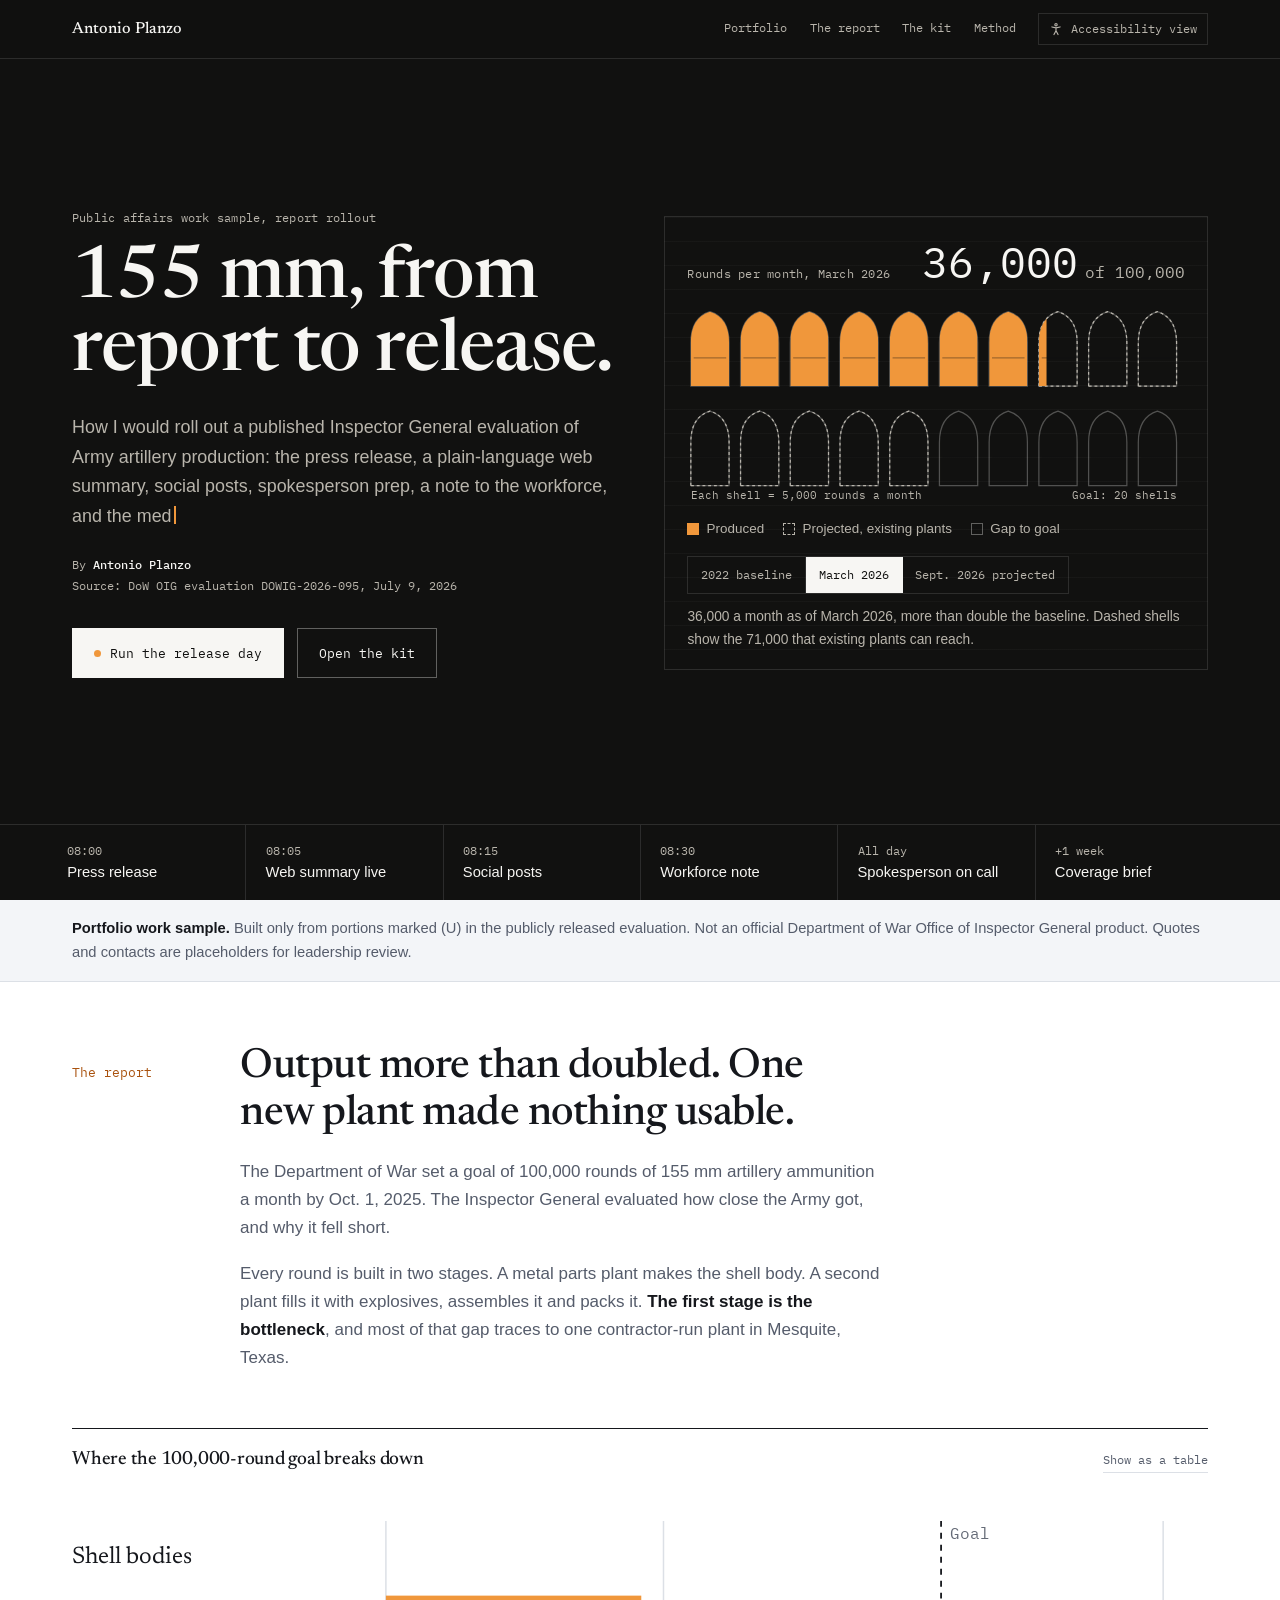
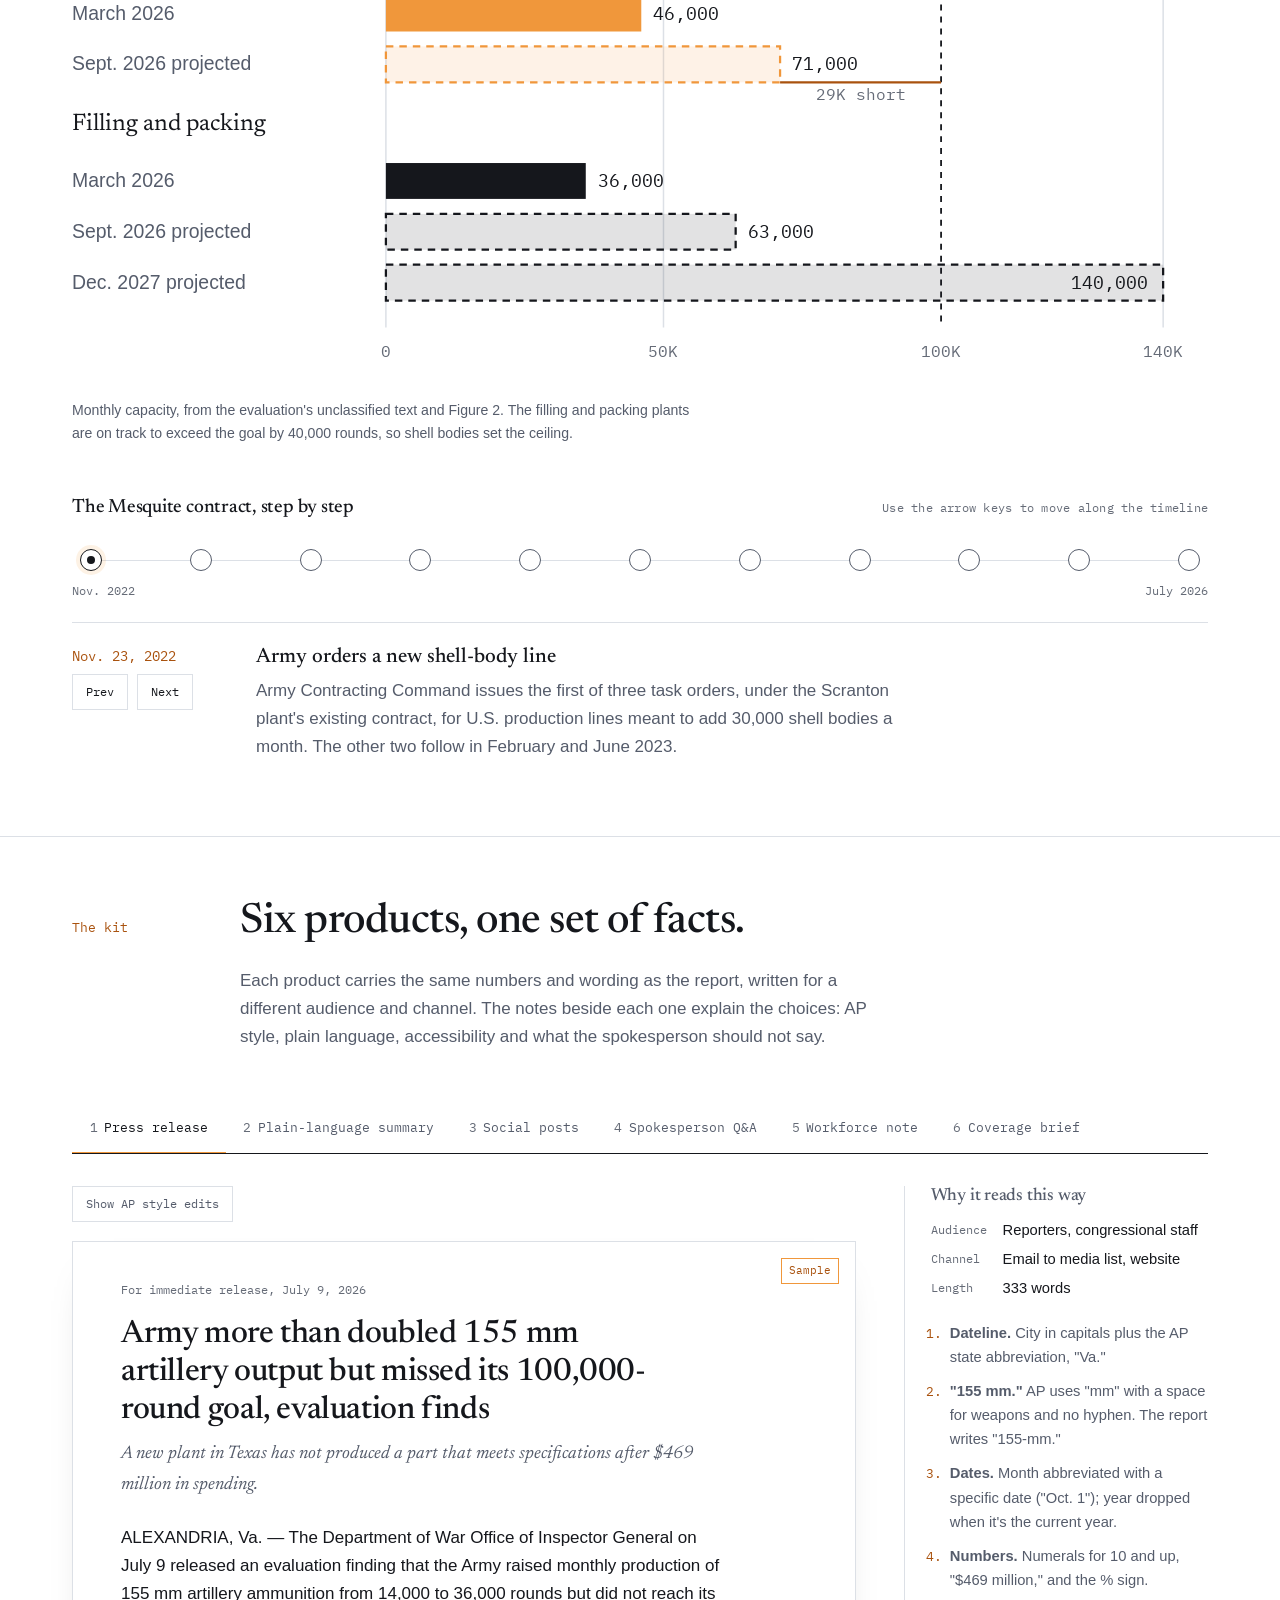
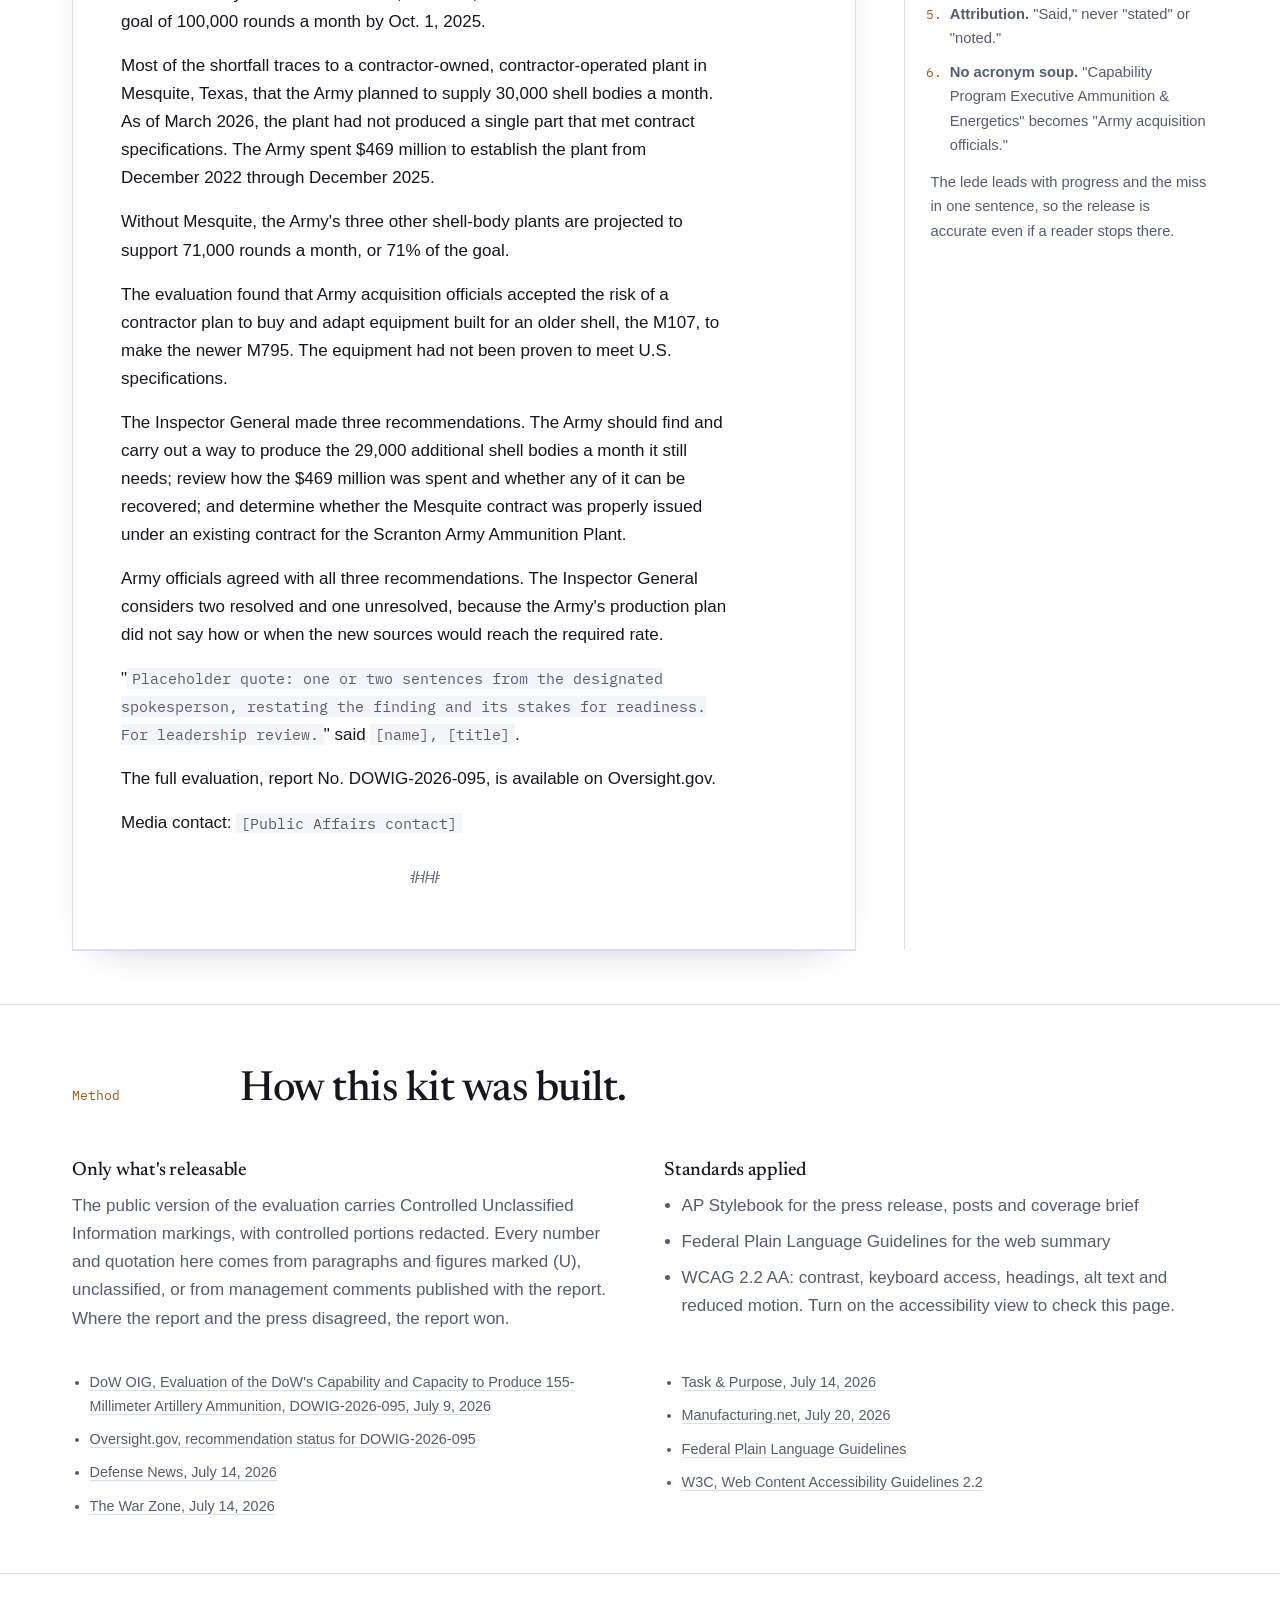
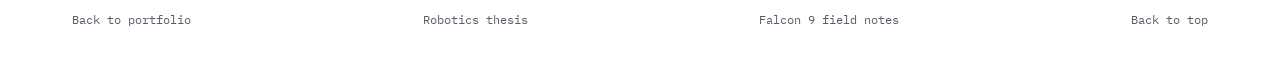
==== commit 3de74818: "Rollout kit: shorten byline, add eased scroll and kit opening sequence Co-Authored-By: Claude Opus 5" ====
--- a/artillery-kit/index.html
+++ b/artillery-kit/index.html
@@ -186,7 +186,21 @@
 @media(max-width:700px){.tl-card{grid-template-columns:1fr;gap:.3rem}.tl-dot{width:18px;height:18px}.tl-dot::after{width:6px;height:6px}}
 
 /* ---------- kit ---------- */
-.tabs{display:flex;border-bottom:1px solid var(--ink);margin-top:2.2rem;overflow-x:auto;scrollbar-width:none}
+.tabs{display:flex;position:relative;margin-top:2.2rem;overflow-x:auto;scrollbar-width:none}
+.tabs::after{content:'';position:absolute;left:0;right:0;bottom:0;height:1px;background:var(--ink);transform-origin:0 50%}
+/* kit opening: only armed by JS, never on reduced motion */
+#kit.armed .tabs::after{transition:transform .6s cubic-bezier(.6,0,.2,1)}
+#kit.armed .tab{transition:opacity .45s ease,transform .45s cubic-bezier(.2,.8,.2,1);transition-delay:calc(.25s + var(--i,0)*.07s)}
+#kit.armed .panel{transition:clip-path 1s cubic-bezier(.7,0,.2,1) .7s,transform 1s cubic-bezier(.2,.8,.2,1) .7s,opacity .4s ease .7s}
+#kit.sealed .tabs::after{transform:scaleX(0)}
+#kit.sealed .tab{opacity:0;transform:translateY(12px)}
+#kit.sealed .panel{clip-path:inset(0 0 100% 0);transform:translateY(28px);opacity:0}
+#kit.stamp .sheet::before,#kit.stamp .post .ch b,#kit.stamp .mon-sum{animation:stampIn .55s cubic-bezier(.3,1.6,.5,1) 1.45s both}
+@keyframes stampIn{0%{opacity:0;transform:scale(1.9) rotate(-9deg)}60%{opacity:1}100%{opacity:1;transform:none}}
+#kit:focus{outline:none}
+#kit .open-flash{position:absolute;left:0;right:0;height:2px;background:var(--flame);transform:scaleX(0);transform-origin:0 50%;pointer-events:none;opacity:0}
+#kit.armed .open-flash{animation:flash 1.1s cubic-bezier(.6,0,.2,1) .7s both}
+@keyframes flash{0%{opacity:1;transform:scaleX(0)}55%{opacity:1;transform:scaleX(1)}100%{opacity:0;transform:scaleX(1)}}
 .tabs::-webkit-scrollbar{display:none}
 .tab{flex:none;font-family:var(--mono);font-size:.8rem;padding:.85rem 1.1rem;background:transparent;border:none;border-bottom:3px solid transparent;margin-bottom:-1px;color:var(--graphite);cursor:pointer;white-space:nowrap}
 .tab:hover{color:var(--ink)}
@@ -363,7 +377,7 @@
       <p class="label">Public affairs work sample, report rollout</p>
       <h1 style="margin-top:1rem">155 mm, from report to release.</h1>
       <p class="hero-sub"><span aria-hidden="true" style="visibility:hidden">How I would roll out a published Inspector General evaluation of Army artillery production: the press release, a plain-language web summary, social posts, spokesperson prep, a note to the workforce, and the media monitoring brief that follows.</span><span class="hero-type" aria-label="How I would roll out a published Inspector General evaluation of Army artillery production: the press release, a plain-language web summary, social posts, spokesperson prep, a note to the workforce, and the media monitoring brief that follows."><span id="heroTyped"></span><span class="caret" id="heroCaret"></span></span></p>
-      <p class="byline">By <b>Antonio Planzo</b>, St. Petersburg, FL<br/>Source: DoW OIG evaluation DOWIG-2026-095, July 9, 2026</p>
+      <p class="byline">By <b>Antonio Planzo</b><br/>Source: DoW OIG evaluation DOWIG-2026-095, July 9, 2026</p>
       <div class="actions">
         <button class="btn" id="relBtn" type="button"><span class="dot"></span><span id="relLabel">Run the release day</span></button>
         <a class="btn ghost" href="#kit">Open the kit</a>
@@ -461,6 +475,7 @@
       </div>
     </div>
 
+    <div class="kit-stage" style="position:relative"><span class="open-flash" aria-hidden="true"></span>
     <div class="tabs" role="tablist" aria-label="Rollout products">
       <button class="tab" role="tab" id="t0" aria-controls="p0" aria-selected="true" tabindex="0"><span class="k">1</span>Press release</button>
       <button class="tab" role="tab" id="t1" aria-controls="p1" aria-selected="false" tabindex="-1"><span class="k">2</span>Plain-language summary</button>
@@ -737,6 +752,7 @@
         <p style="margin-top:.8rem">Coverage summarized in my own words; headlines link to the original stories.</p>
       </aside>
     </div>
+    </div>
   </div>
 </section>
 
@@ -938,7 +954,38 @@
     t.addEventListener('click',function(){ showTab(i); });
     t.addEventListener('keydown',function(e){ var n=null; if(e.key==='ArrowRight') n=(i+1)%tabs.length; if(e.key==='ArrowLeft') n=(i-1+tabs.length)%tabs.length; if(e.key==='Home') n=0; if(e.key==='End') n=tabs.length-1; if(n!==null){ e.preventDefault(); showTab(n,true); } });
   });
-  document.querySelectorAll('.rel a[data-tab]').forEach(function(a){ a.addEventListener('click',function(){ showTab(+a.dataset.tab); }); });
+  tabs.forEach(function(t,i){ t.style.setProperty('--i',i); });
+
+  /* ---------- open the kit: eased scroll + opening sequence ---------- */
+  var kit=document.getElementById('kit'), kitStage=kit.querySelector('.kit-stage'), opened=false, autoScrolling=false;
+  function inView(el,frac){ var r=el.getBoundingClientRect(); return r.top < innerHeight*frac && r.bottom > 0; }
+  function openKit(){
+    if(opened) return; opened=true;
+    kit.classList.add('stamp'); kit.classList.remove('sealed');
+    setTimeout(function(){ kit.classList.remove('armed','stamp'); }, 2300);
+  }
+  if(!reduced && !inView(kitStage,1)){
+    kit.classList.add('armed','sealed');
+    if('IntersectionObserver' in window){
+      var kio=new IntersectionObserver(function(es){ if(es[0].isIntersecting && !autoScrolling){ openKit(); kio.disconnect(); } },{rootMargin:'0px 0px -30% 0px'});
+      kio.observe(kitStage);
+    } else openKit();
+  }
+  function glideTo(y,done){
+    var start=scrollY, dist=y-start; if(reduced||Math.abs(dist)<4){ scrollTo(0,y); done&&done(); return; }
+    var dur=Math.min(1400,Math.max(750,Math.abs(dist)*.55)), t0=null; autoScrolling=true;
+    function ease(t){ return t<.5?4*t*t*t:1-Math.pow(-2*t+2,3)/2; }
+    function step(ts){ if(!t0)t0=ts; var k=Math.min(1,(ts-t0)/dur); scrollTo(0,start+dist*ease(k)); if(k<1) requestAnimationFrame(step); else { autoScrolling=false; done&&done(); } }
+    requestAnimationFrame(step);
+  }
+  document.querySelectorAll('a[href="#kit"]').forEach(function(a){
+    a.addEventListener('click',function(e){
+      e.preventDefault();
+      if(a.dataset.tab) showTab(+a.dataset.tab);
+      var y=kit.getBoundingClientRect().top+scrollY-56;
+      glideTo(y,function(){ openKit(); if(history.replaceState) history.replaceState(null,'','#kit'); kit.setAttribute('tabindex','-1'); kit.focus({preventScroll:true}); });
+    });
+  });
 
   /* ---------- AP toggle + word count ---------- */
   var apBtn=document.getElementById('apBtn'), rel=document.getElementById('release');
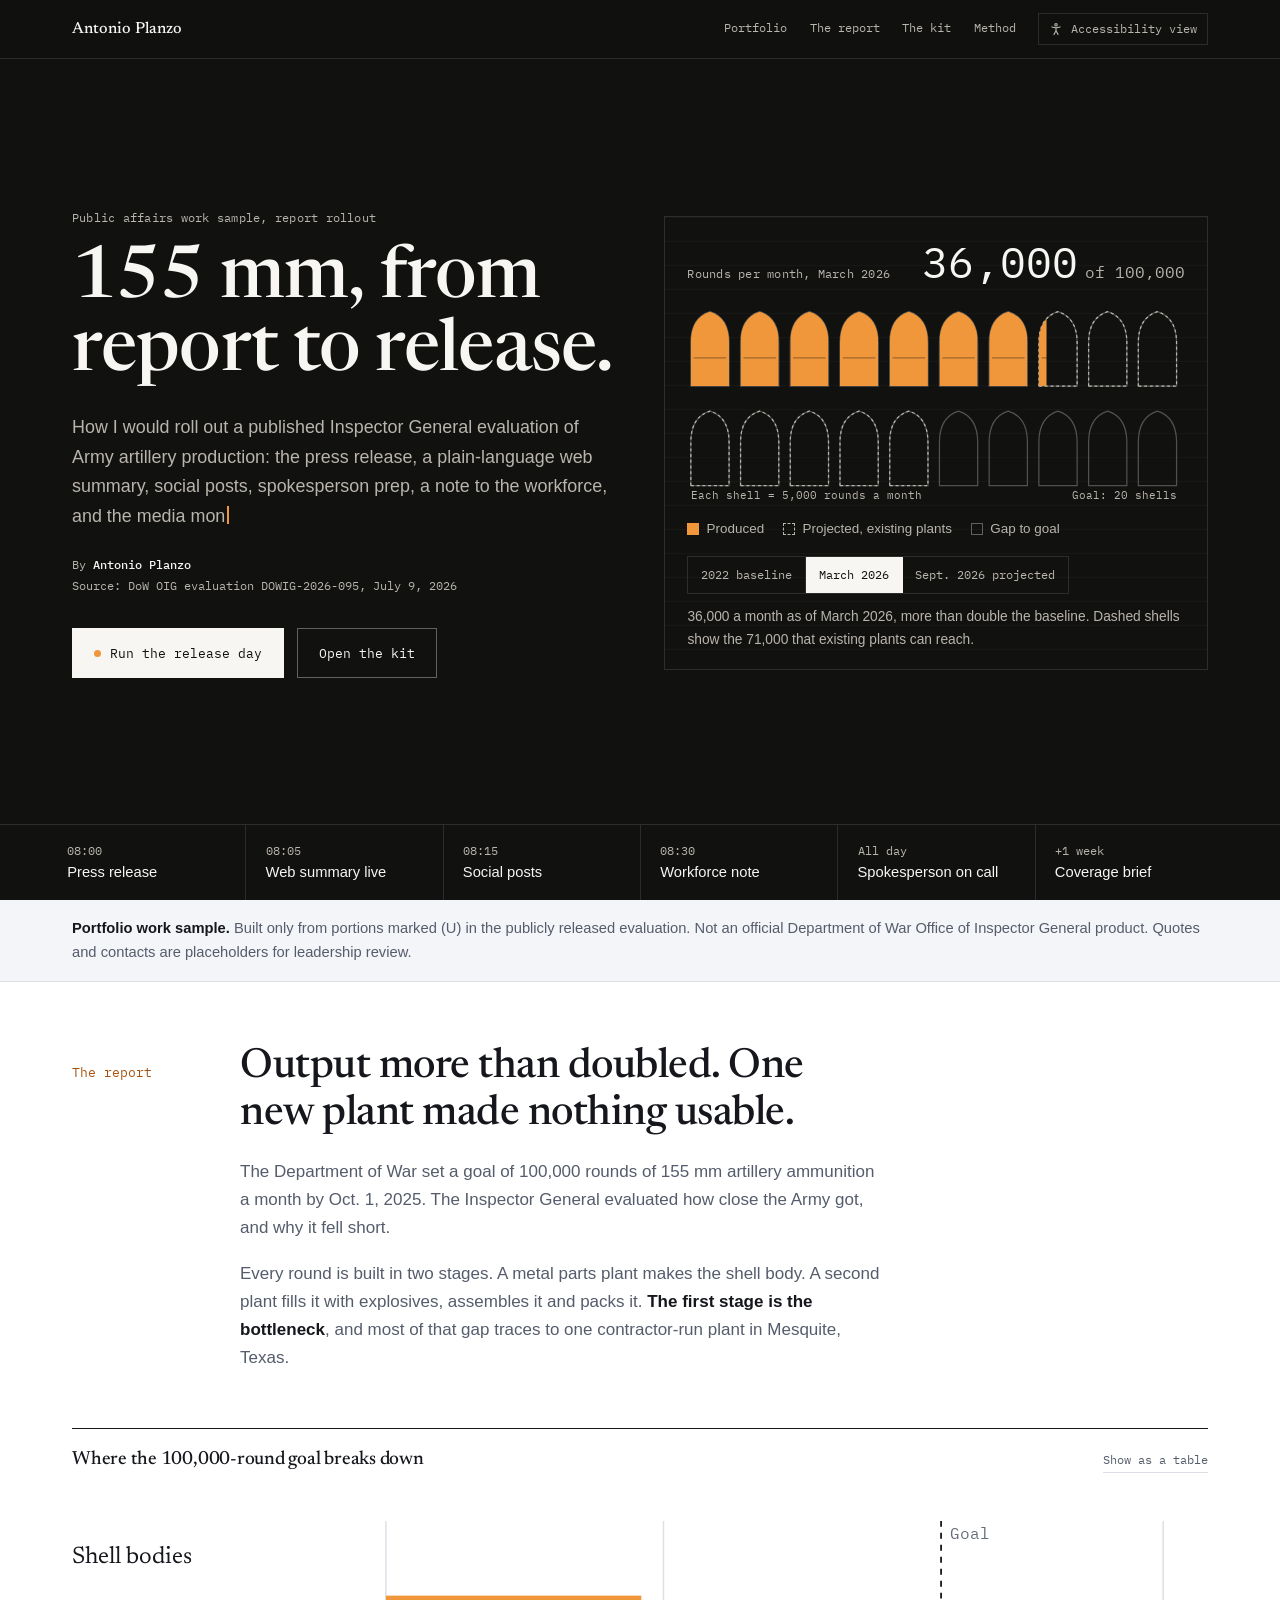
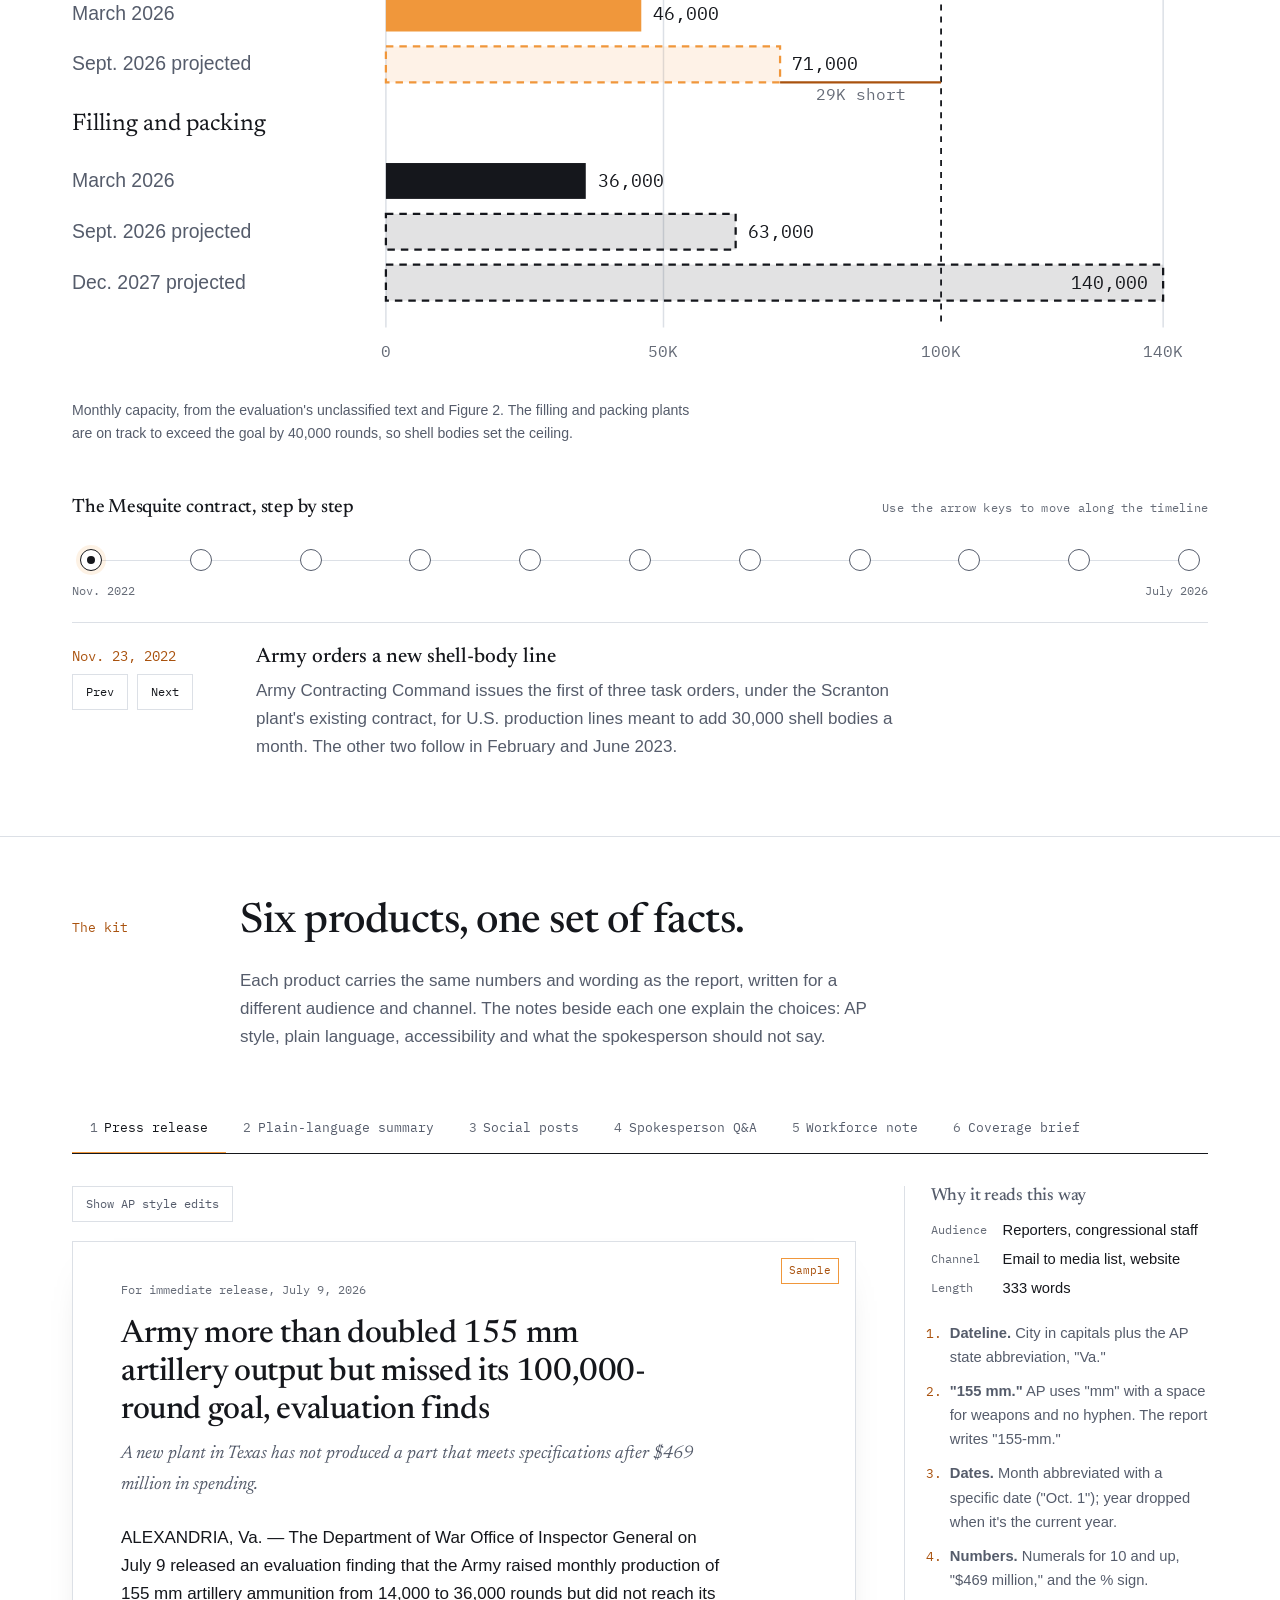
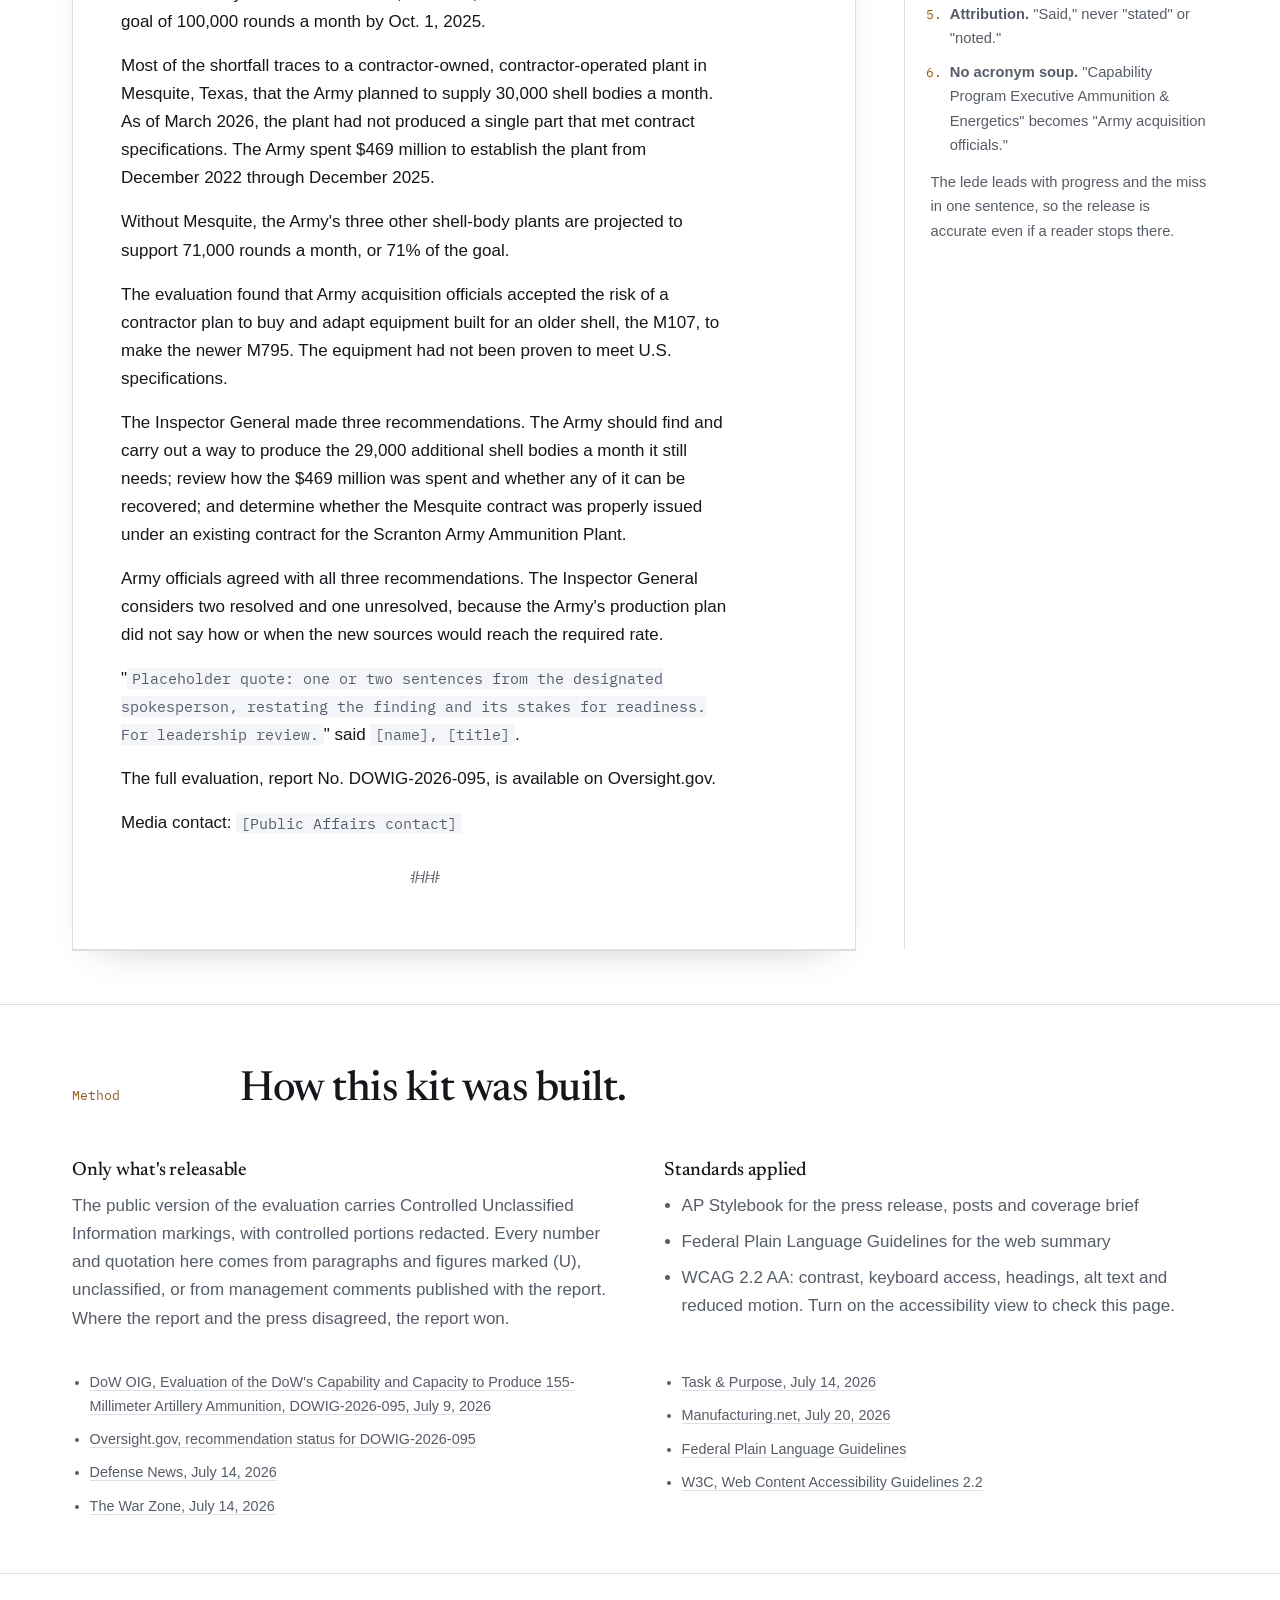
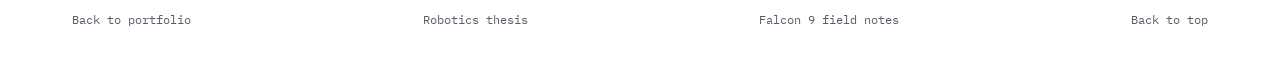
==== commit a82a27c3: "Hero button animations, faster homepage typing, title liftoff and fire-in effects Co-Authored-By: Cl" ====
--- a/artillery-kit/index.html
+++ b/artillery-kit/index.html
@@ -83,6 +83,16 @@
 #top .label{color:var(--stone)}
 .hero{flex:1;display:grid;grid-template-columns:1fr 1fr;gap:3rem;align-items:center;padding-bottom:2.5rem}
 .hero-sub{position:relative;color:var(--stone);font-size:1.12rem;max-width:34rem;margin-top:1.4rem}
+/* title fires in: quick, under a second */
+h1.fire{position:relative}
+h1.fire .w{display:inline-block;animation:fireIn .38s cubic-bezier(.15,.85,.3,1) both}
+h1.fire .w{animation-delay:var(--d,0s)}
+@keyframes fireIn{0%{opacity:0;transform:translateX(-.9em) skewX(-14deg);filter:blur(7px)}60%{opacity:1;filter:blur(0)}100%{opacity:1;transform:none;filter:none}}
+h1.fire .tracer{position:absolute;left:0;bottom:-.12em;height:2px;width:100%;background:linear-gradient(90deg,transparent,var(--flame) 70%,#FBE3BC);transform-origin:0 50%;transform:scaleX(0);opacity:0;animation:tracer .5s cubic-bezier(.2,.8,.3,1) .05s both;pointer-events:none}
+@keyframes tracer{0%{opacity:1;transform:scaleX(0)}55%{opacity:1;transform:scaleX(1)}100%{opacity:0;transform:scaleX(1)}}
+h1.fire .flash{position:absolute;left:-.45em;top:.05em;width:.9em;height:.9em;border-radius:50%;background:radial-gradient(closest-side,rgba(251,227,188,.95),rgba(240,151,59,.55),transparent);opacity:0;animation:muzzle .22s ease-out both;pointer-events:none}
+@keyframes muzzle{0%{opacity:1;transform:scale(.5)}100%{opacity:0;transform:scale(1.6)}}
+@media (prefers-reduced-motion:reduce){h1.fire .w,h1.fire .tracer,h1.fire .flash{animation:none}h1.fire .tracer,h1.fire .flash{display:none}}
 .hero-type{position:absolute;inset:0}
 .caret{display:inline-block;width:2px;height:1.05em;background:var(--flame);vertical-align:-.15em;margin-left:2px;animation:blink 1s steps(1) infinite}
 @keyframes blink{50%{opacity:0}}
@@ -375,7 +385,7 @@
   <div class="wrap hero">
     <div>
       <p class="label">Public affairs work sample, report rollout</p>
-      <h1 style="margin-top:1rem">155 mm, from report to release.</h1>
+      <h1 class="fire" style="margin-top:1rem"><span class="flash" aria-hidden="true"></span><span class="w" style="--d:0.000s">155&nbsp;mm,</span> <span class="w" style="--d:0.045s">from</span> <span class="w" style="--d:0.090s">report</span> <span class="w" style="--d:0.135s">to</span> <span class="w" style="--d:0.180s">release.</span><span class="tracer" aria-hidden="true"></span></h1>
       <p class="hero-sub"><span aria-hidden="true" style="visibility:hidden">How I would roll out a published Inspector General evaluation of Army artillery production: the press release, a plain-language web summary, social posts, spokesperson prep, a note to the workforce, and the media monitoring brief that follows.</span><span class="hero-type" aria-label="How I would roll out a published Inspector General evaluation of Army artillery production: the press release, a plain-language web summary, social posts, spokesperson prep, a note to the workforce, and the media monitoring brief that follows."><span id="heroTyped"></span><span class="caret" id="heroCaret"></span></span></p>
       <p class="byline">By <b>Antonio Planzo</b><br/>Source: DoW OIG evaluation DOWIG-2026-095, July 9, 2026</p>
       <div class="actions">
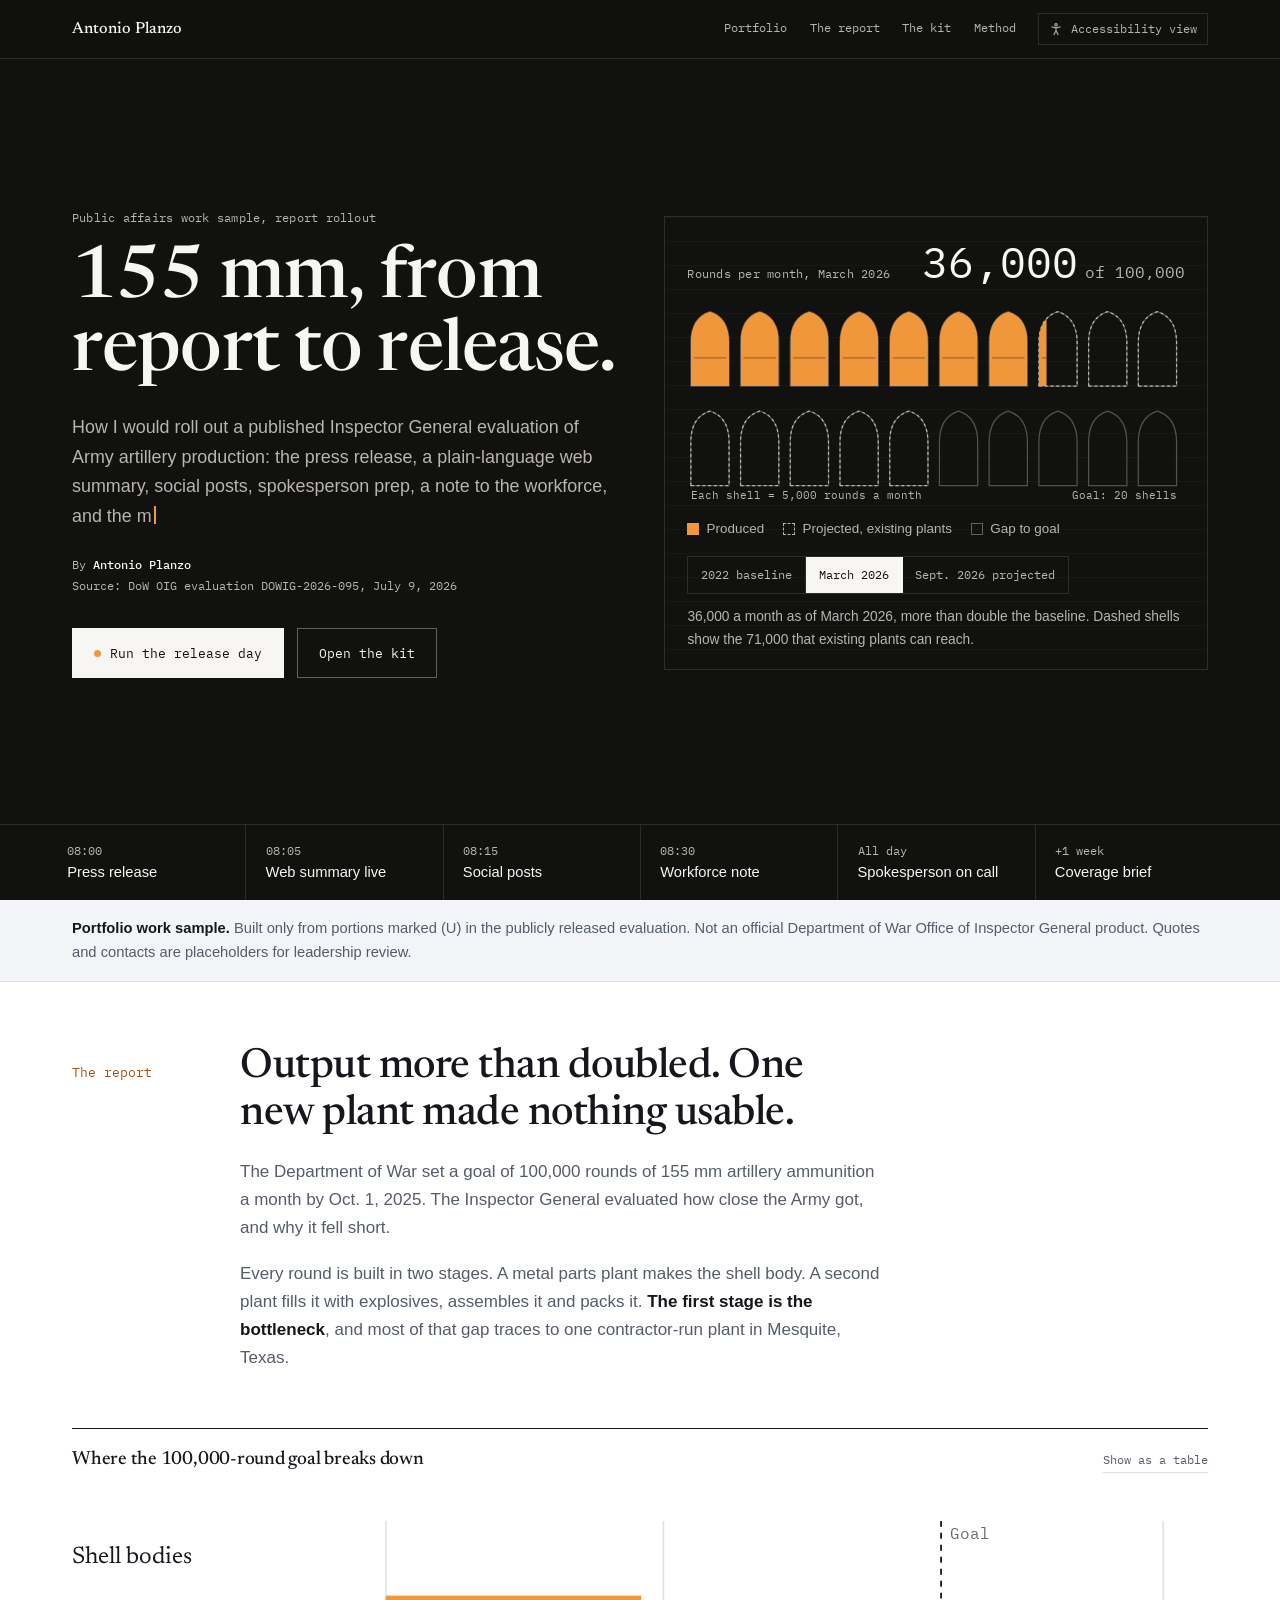
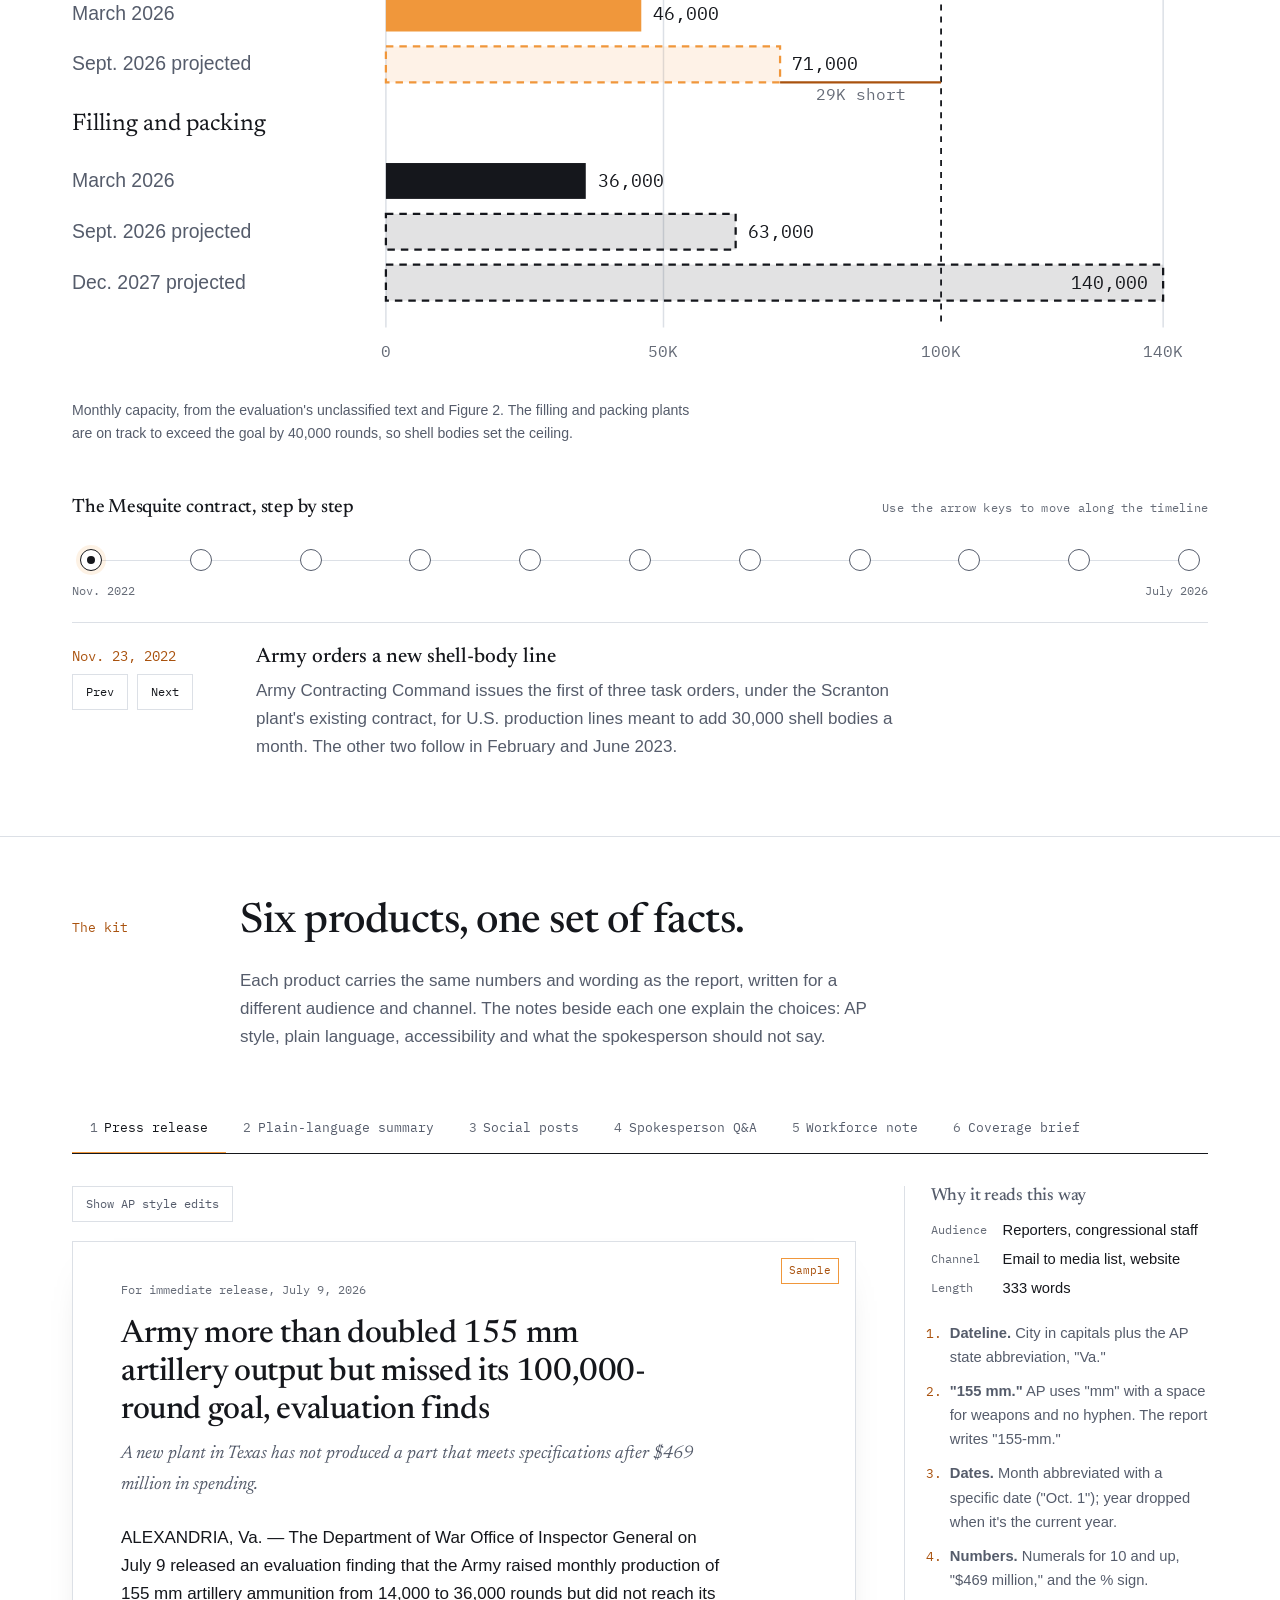
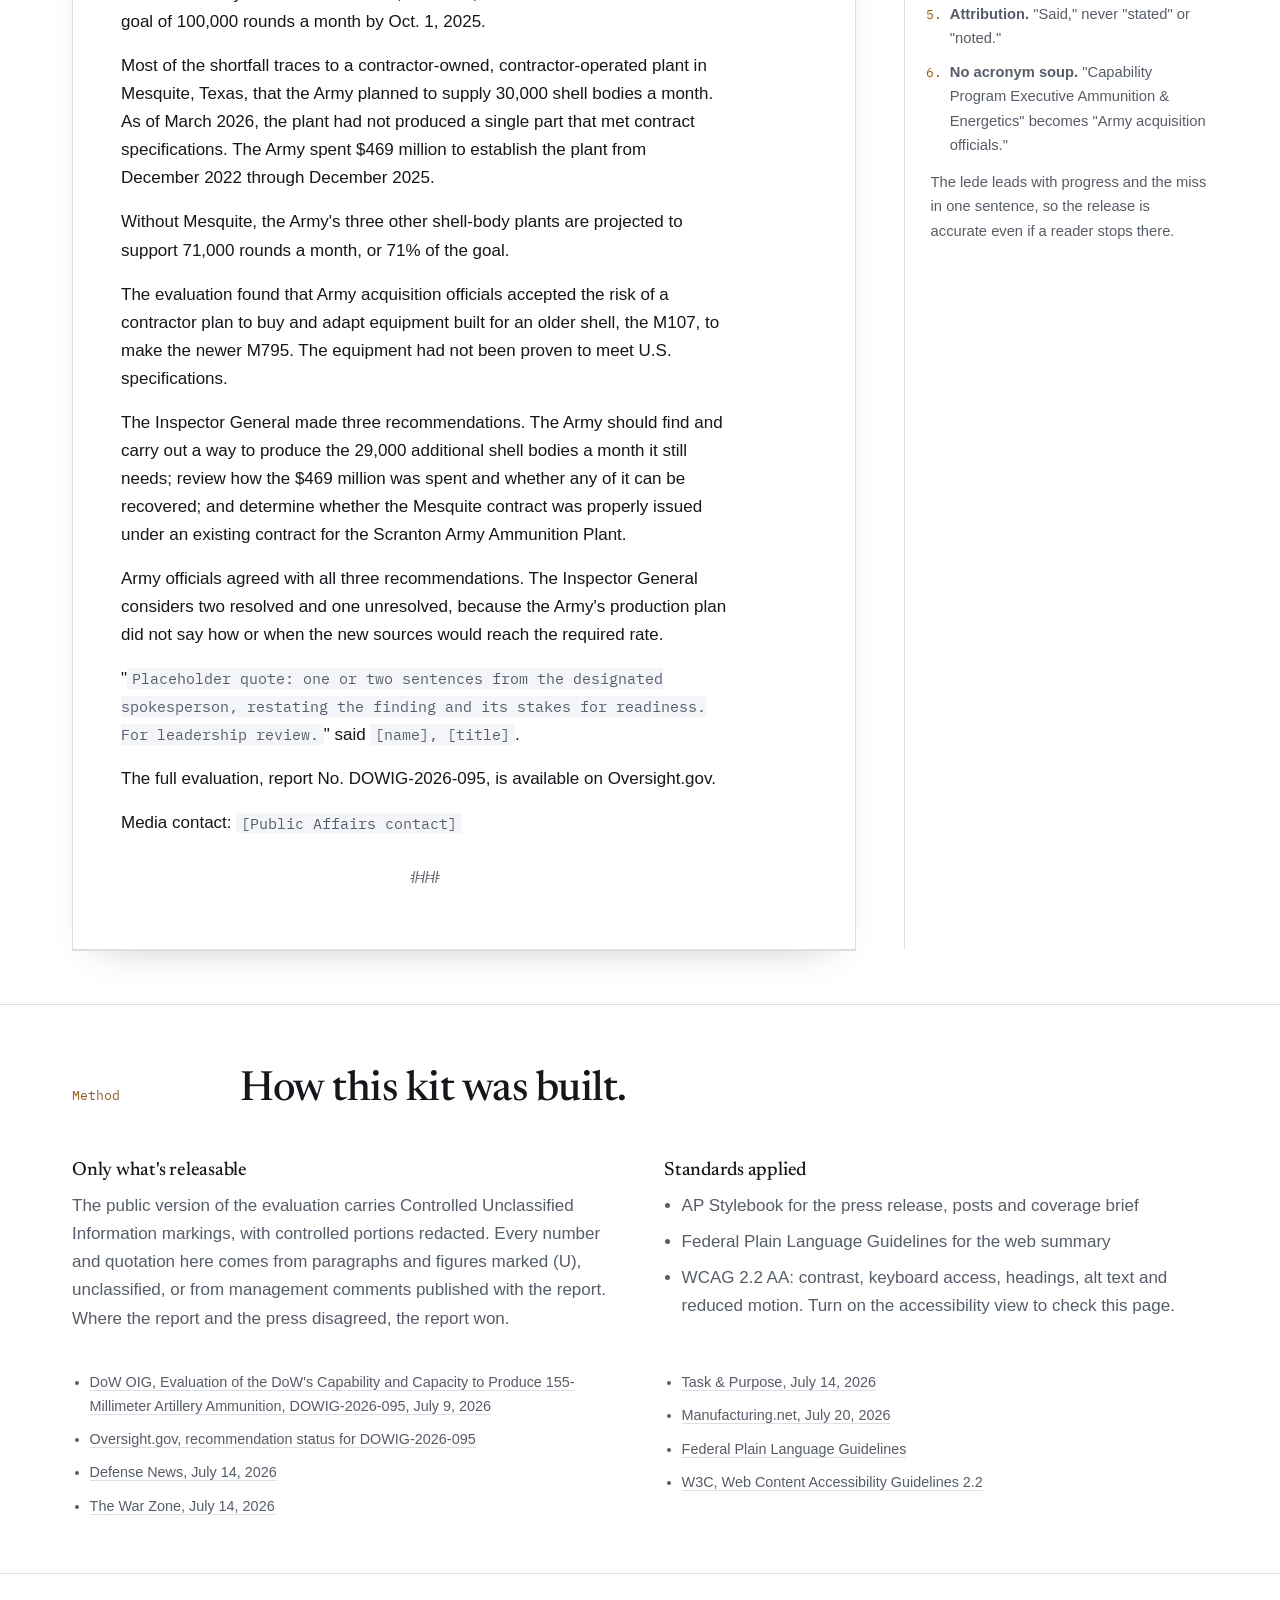
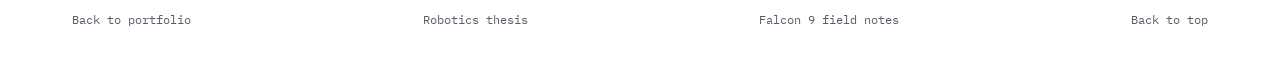
==== commit f0b0e5c3: "Title animations on all three samples and rising chart on View My Numbers Co-Authored-By: Claude Opu" ====
--- a/artillery-kit/index.html
+++ b/artillery-kit/index.html
@@ -83,16 +83,19 @@
 #top .label{color:var(--stone)}
 .hero{flex:1;display:grid;grid-template-columns:1fr 1fr;gap:3rem;align-items:center;padding-bottom:2.5rem}
 .hero-sub{position:relative;color:var(--stone);font-size:1.12rem;max-width:34rem;margin-top:1.4rem}
-/* title fires in: quick, under a second */
+/* title: each line's letters fire out like rounds, lines in parallel */
 h1.fire{position:relative}
-h1.fire .w{display:inline-block;animation:fireIn .38s cubic-bezier(.15,.85,.3,1) both}
-h1.fire .w{animation-delay:var(--d,0s)}
-@keyframes fireIn{0%{opacity:0;transform:translateX(-.9em) skewX(-14deg);filter:blur(7px)}60%{opacity:1;filter:blur(0)}100%{opacity:1;transform:none;filter:none}}
-h1.fire .tracer{position:absolute;left:0;bottom:-.12em;height:2px;width:100%;background:linear-gradient(90deg,transparent,var(--flame) 70%,#FBE3BC);transform-origin:0 50%;transform:scaleX(0);opacity:0;animation:tracer .5s cubic-bezier(.2,.8,.3,1) .05s both;pointer-events:none}
-@keyframes tracer{0%{opacity:1;transform:scaleX(0)}55%{opacity:1;transform:scaleX(1)}100%{opacity:0;transform:scaleX(1)}}
-h1.fire .flash{position:absolute;left:-.45em;top:.05em;width:.9em;height:.9em;border-radius:50%;background:radial-gradient(closest-side,rgba(251,227,188,.95),rgba(240,151,59,.55),transparent);opacity:0;animation:muzzle .22s ease-out both;pointer-events:none}
-@keyframes muzzle{0%{opacity:1;transform:scale(.5)}100%{opacity:0;transform:scale(1.6)}}
-@media (prefers-reduced-motion:reduce){h1.fire .w,h1.fire .tracer,h1.fire .flash{animation:none}h1.fire .tracer,h1.fire .flash{display:none}}
+h1.fire .tw{display:inline-block;white-space:nowrap}
+h1.fire .tc{display:inline-block}
+h1.fire.go .tc{opacity:0;animation:round .3s cubic-bezier(.15,.9,.3,1) var(--d,0s) forwards}
+@keyframes round{0%{opacity:0;transform:translateX(-1.3em) scaleX(1.9);filter:blur(3px)}55%{opacity:1;transform:translateX(.05em) scaleX(.96);filter:none}100%{opacity:1;transform:none}}
+h1.fire .muzzle{position:absolute;width:.8em;height:.8em;margin:-.05em 0 0 -.55em;border-radius:50%;pointer-events:none;opacity:0;
+  background:radial-gradient(closest-side,rgba(251,227,188,.95),rgba(240,151,59,.6),transparent);animation:muzzle .5s steps(4) forwards}
+@keyframes muzzle{0%,50%{opacity:1;transform:scale(.7)}25%,75%{opacity:.35;transform:scale(1.2)}100%{opacity:0;transform:scale(1.4)}}
+h1.fire .trace{position:absolute;height:2px;pointer-events:none;transform-origin:0 50%;opacity:0;
+  background:linear-gradient(90deg,transparent,var(--flame) 75%,#FBE3BC);animation:trace .55s cubic-bezier(.2,.8,.3,1) forwards}
+@keyframes trace{0%{opacity:1;transform:scaleX(0)}55%{opacity:1;transform:scaleX(1)}100%{opacity:0;transform:scaleX(1)}}
+@media (prefers-reduced-motion:reduce){h1.fire.go .tc{animation:none;opacity:1}h1.fire .muzzle,h1.fire .trace{display:none}}
 .hero-type{position:absolute;inset:0}
 .caret{display:inline-block;width:2px;height:1.05em;background:var(--flame);vertical-align:-.15em;margin-left:2px;animation:blink 1s steps(1) infinite}
 @keyframes blink{50%{opacity:0}}
@@ -385,7 +388,7 @@
   <div class="wrap hero">
     <div>
       <p class="label">Public affairs work sample, report rollout</p>
-      <h1 class="fire" style="margin-top:1rem"><span class="flash" aria-hidden="true"></span><span class="w" style="--d:0.000s">155&nbsp;mm,</span> <span class="w" style="--d:0.045s">from</span> <span class="w" style="--d:0.090s">report</span> <span class="w" style="--d:0.135s">to</span> <span class="w" style="--d:0.180s">release.</span><span class="tracer" aria-hidden="true"></span></h1>
+      <h1 class="fire" style="margin-top:1rem">155&nbsp;mm, from report to release.</h1>
       <p class="hero-sub"><span aria-hidden="true" style="visibility:hidden">How I would roll out a published Inspector General evaluation of Army artillery production: the press release, a plain-language web summary, social posts, spokesperson prep, a note to the workforce, and the media monitoring brief that follows.</span><span class="hero-type" aria-label="How I would roll out a published Inspector General evaluation of Army artillery production: the press release, a plain-language web summary, social posts, spokesperson prep, a note to the workforce, and the media monitoring brief that follows."><span id="heroTyped"></span><span class="caret" id="heroCaret"></span></span></p>
       <p class="byline">By <b>Antonio Planzo</b><br/>Source: DoW OIG evaluation DOWIG-2026-095, July 9, 2026</p>
       <div class="actions">
@@ -840,6 +843,34 @@
   }
   window.addEventListener('scroll', onScroll, {passive:true}); onScroll();
 
+  /* ---------- title: letters fire out, every line at once ---------- */
+  function splitTitle(h){
+    var txt=h.textContent.replace(/\s+/g,' ').trim(); h.setAttribute('aria-label',txt);
+    var box=document.createElement('span'); box.className='tt'; box.setAttribute('aria-hidden','true');
+    txt.split(' ').forEach(function(w,wi){
+      if(wi) box.appendChild(document.createTextNode(' '));
+      var ws=document.createElement('span'); ws.className='tw';
+      w.split('').forEach(function(c){ var cs=document.createElement('span'); cs.className='tc'; cs.textContent=c; ws.appendChild(cs); });
+      box.appendChild(ws);
+    });
+    h.textContent=''; h.appendChild(box); return box;
+  }
+  (function(){
+    var h=document.querySelector('h1.fire'); if(!h||reduced) return;
+    var box=splitTitle(h), chars=[].slice.call(box.querySelectorAll('.tc'));
+    var hr=h.getBoundingClientRect(), lines=[];
+    chars.forEach(function(c){ var t=Math.round(c.offsetTop); var L=lines.filter(function(l){return Math.abs(l.top-t)<6;})[0]; if(!L){ L={top:t,chars:[]}; lines.push(L);} L.chars.push(c); });
+    lines.forEach(function(L){
+      L.chars.forEach(function(c,i){ c.style.setProperty('--d',(i*0.024)+'s'); });
+      var first=L.chars[0].getBoundingClientRect(), last=L.chars[L.chars.length-1].getBoundingClientRect();
+      var m=document.createElement('span'); m.className='muzzle'; m.setAttribute('aria-hidden','true');
+      m.style.left=(first.left-hr.left)+'px'; m.style.top=(first.top-hr.top+first.height*.25)+'px'; h.appendChild(m);
+      var tr=document.createElement('span'); tr.className='trace'; tr.setAttribute('aria-hidden','true');
+      tr.style.left=(first.left-hr.left)+'px'; tr.style.top=(first.bottom-hr.top-2)+'px'; tr.style.width=(last.right-first.left)+'px'; h.appendChild(tr);
+    });
+    h.classList.add('go');
+  })();
+
   /* ---------- hero typing ---------- */
   var typed=document.getElementById('heroTyped'), caret=document.getElementById('heroCaret');
   var full=typed.parentNode.getAttribute('aria-label');
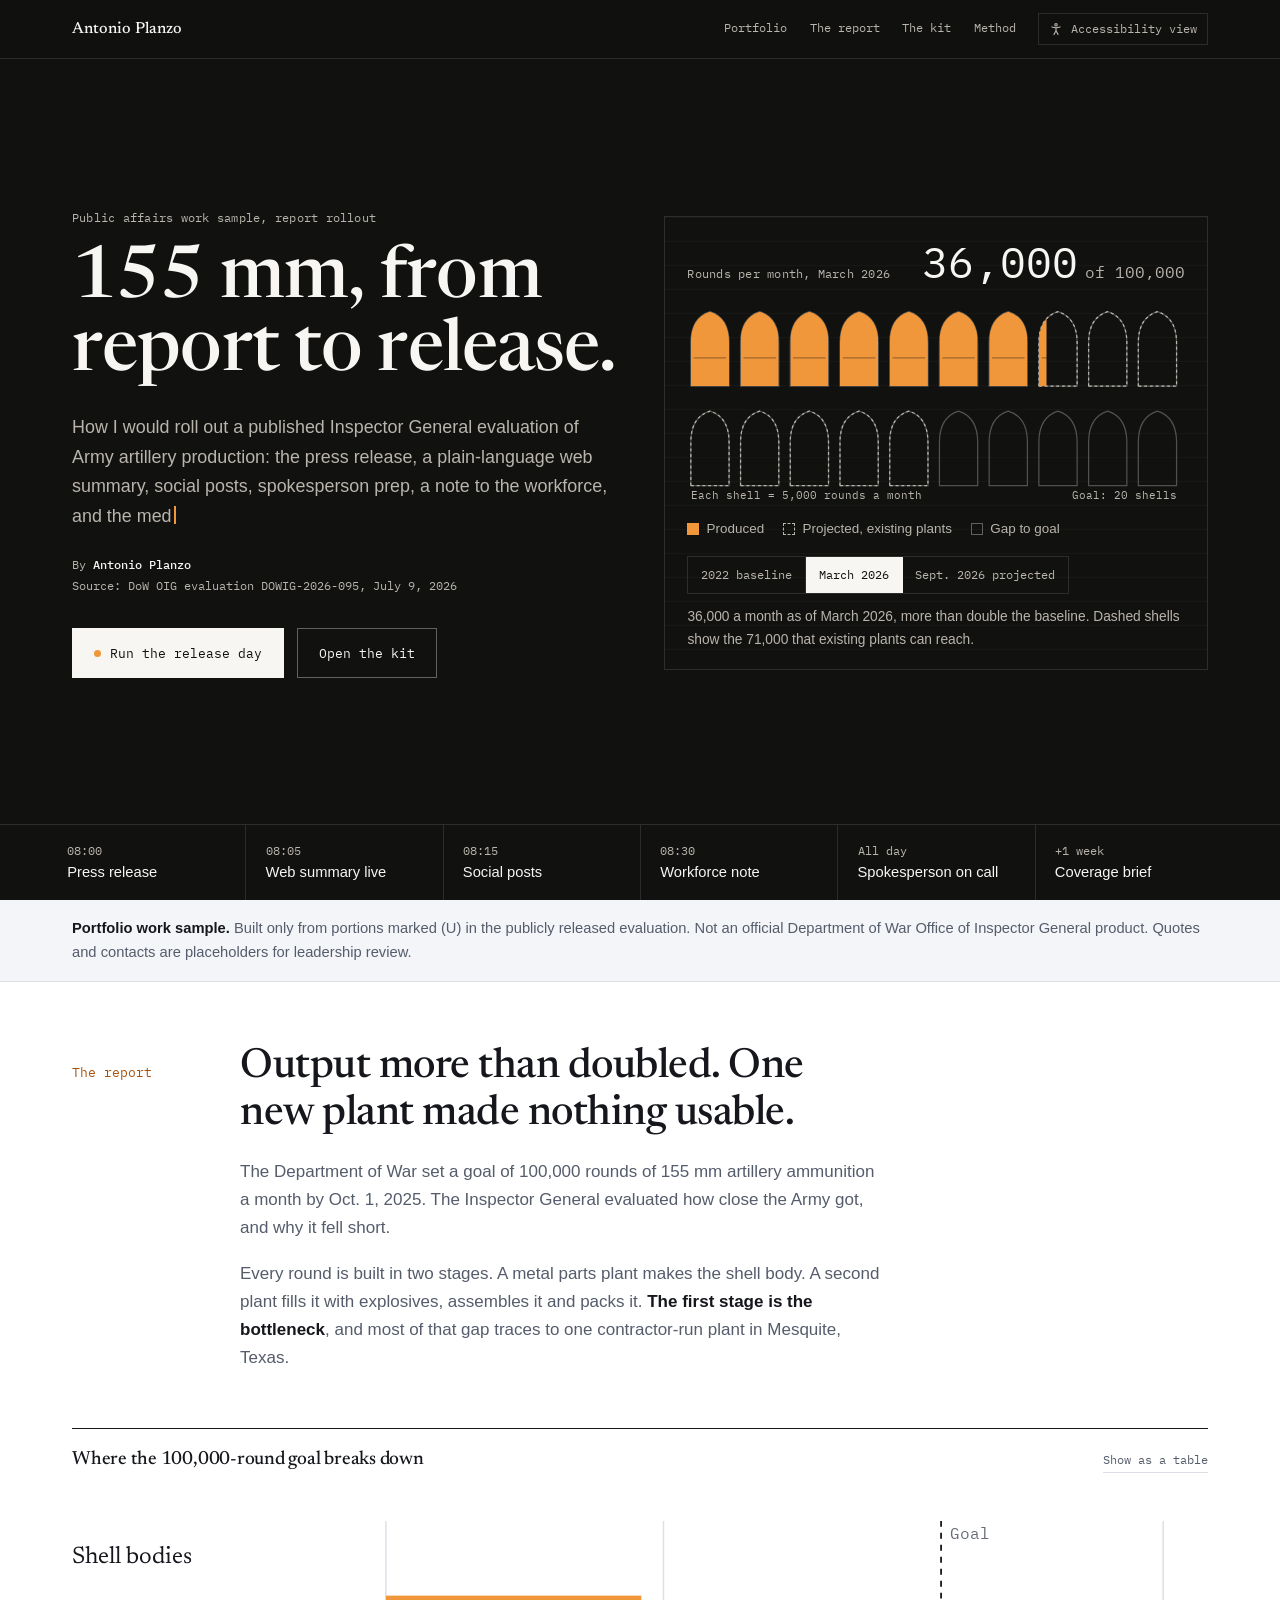
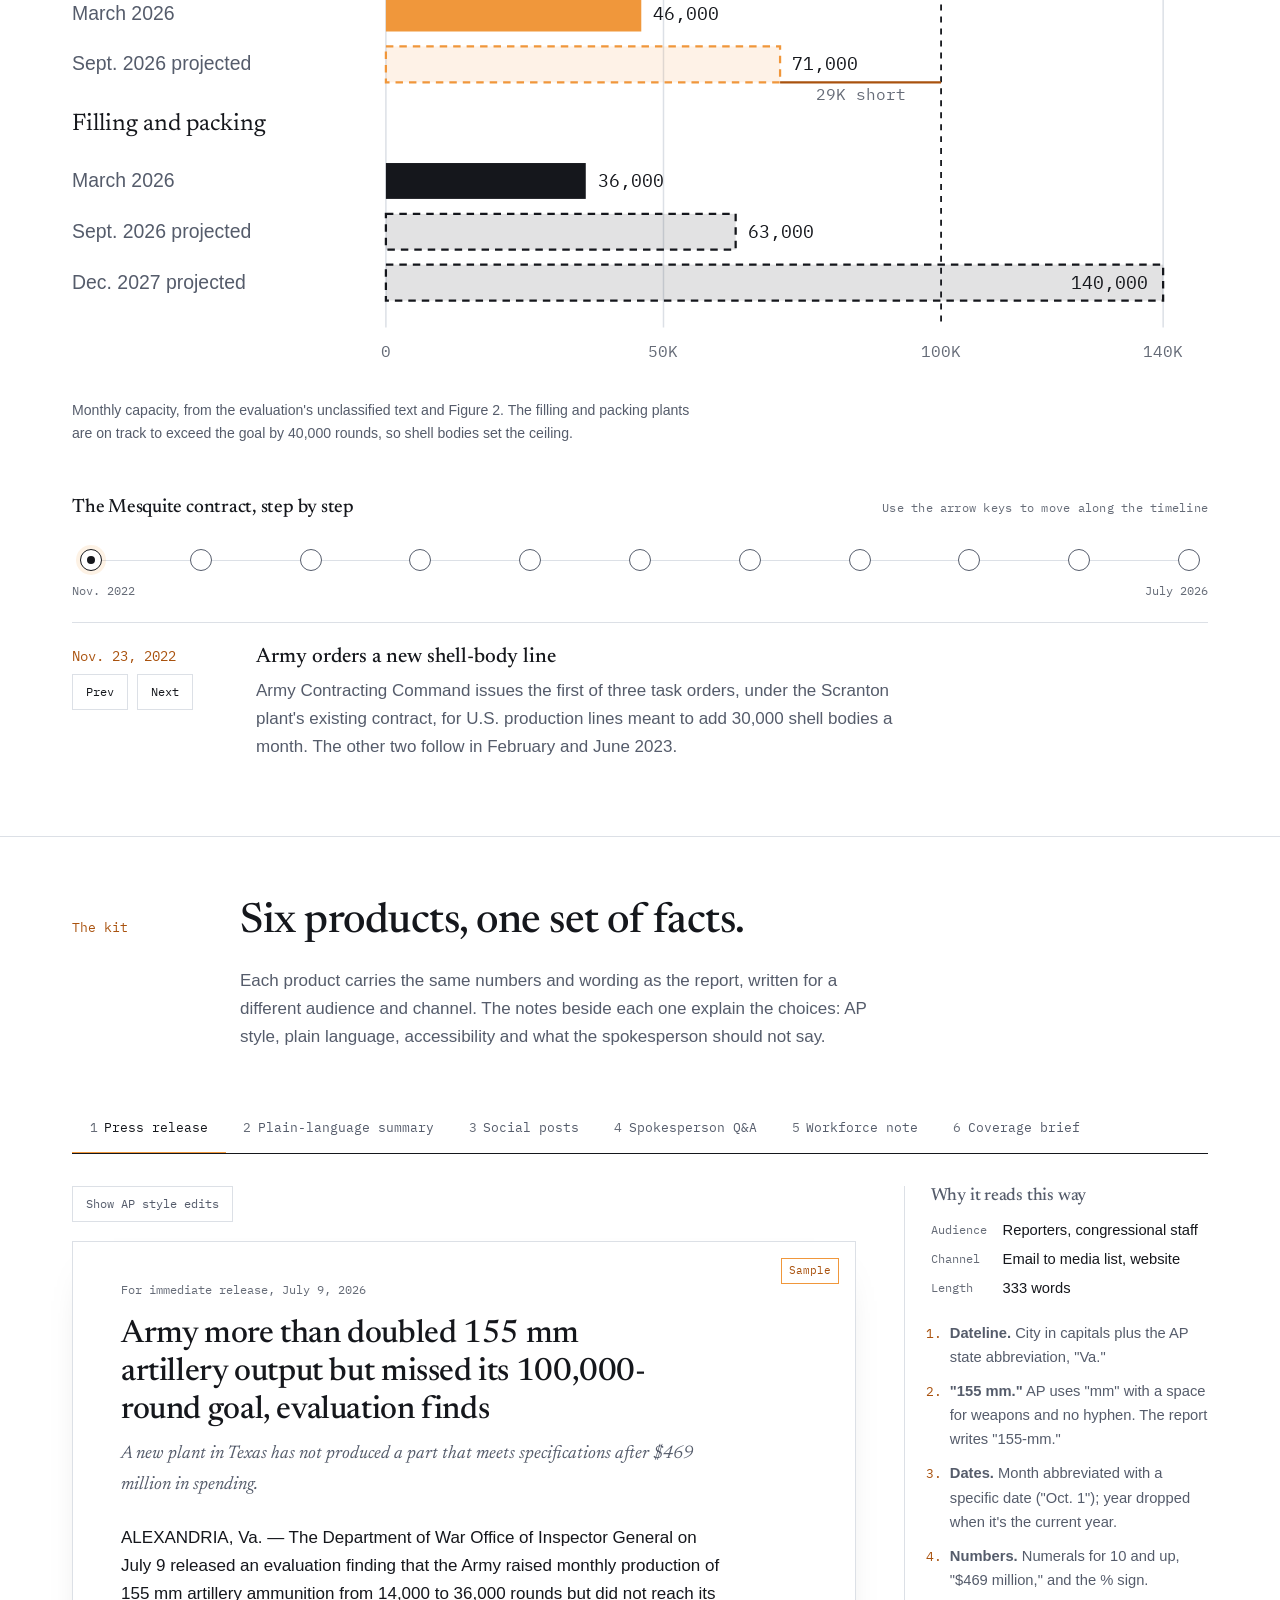
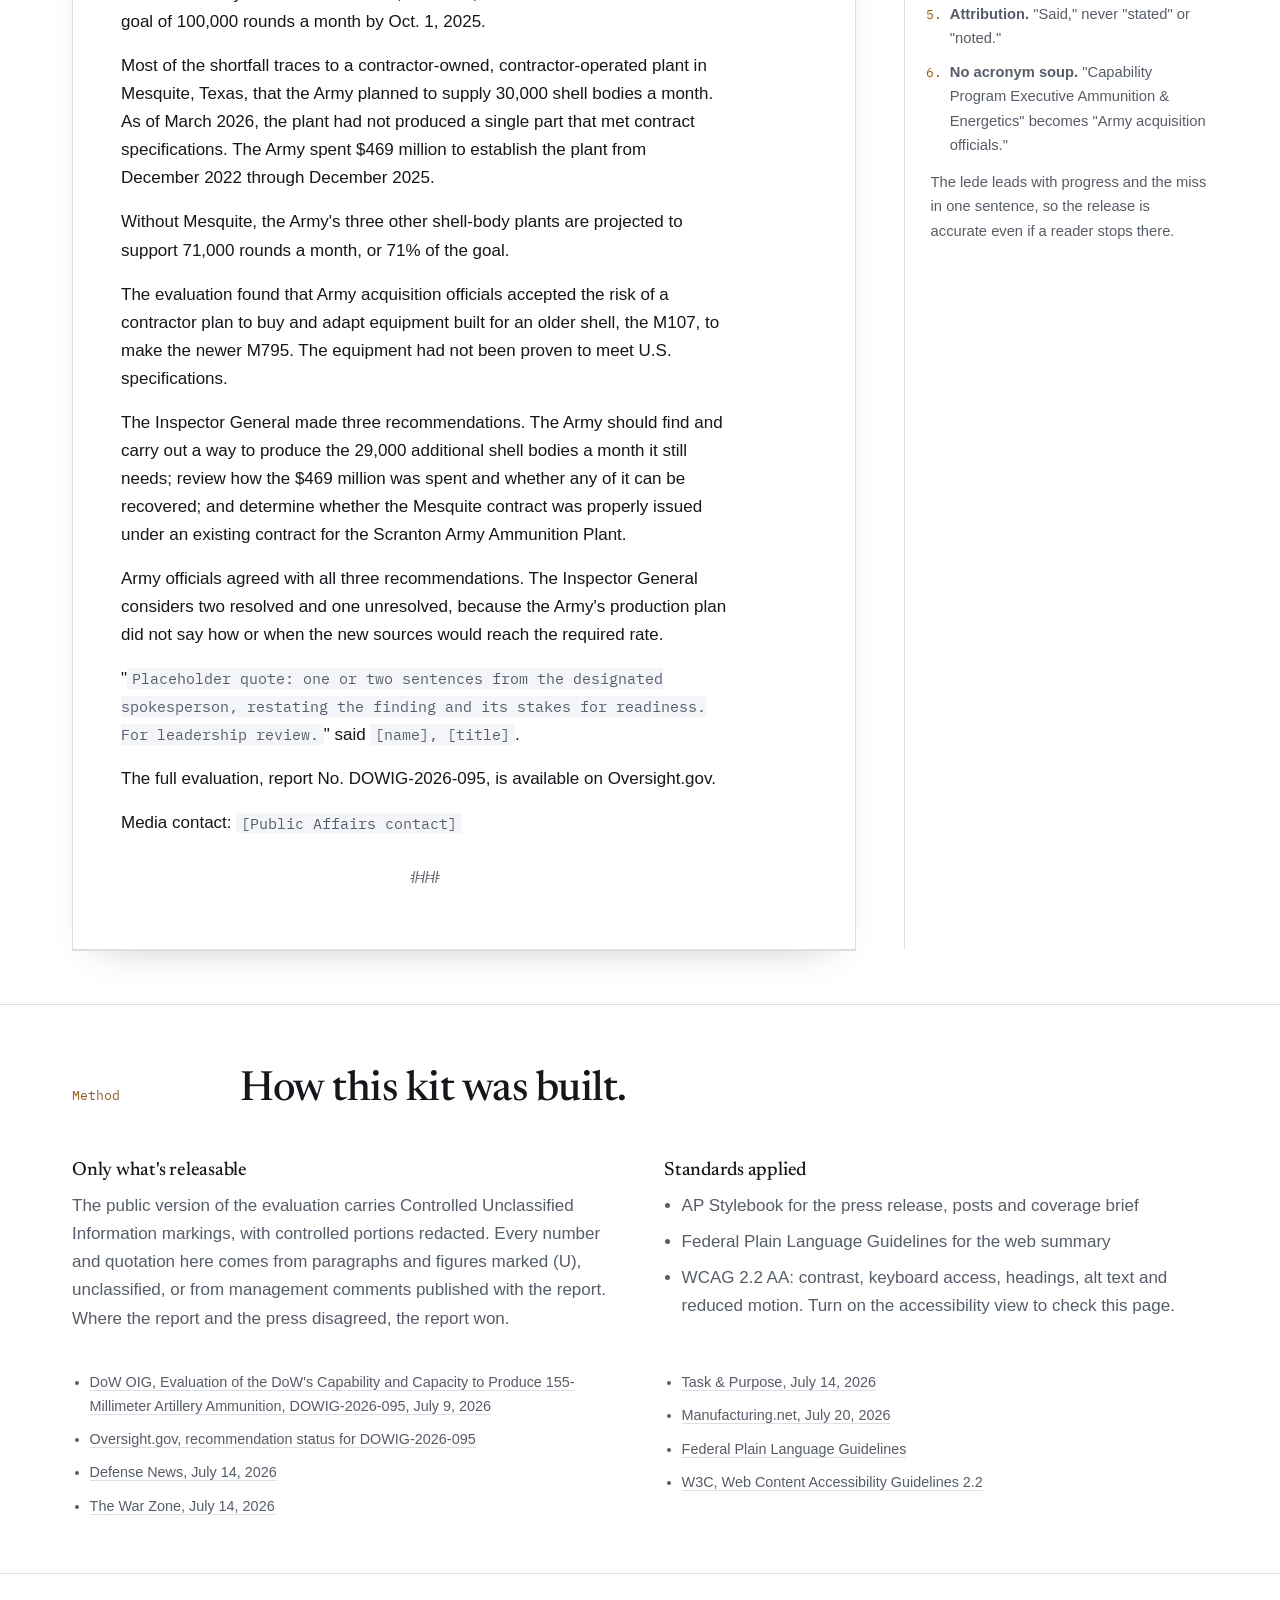
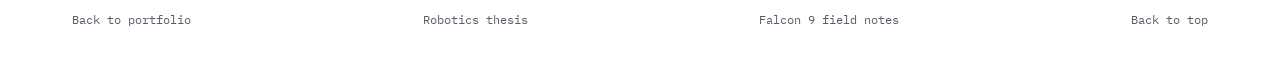
==== commit 4c85702b: "Howitzers fire the 155 mm title; Falcon 9 title rises without glow Co-Authored-By: Claude Opus 5.5 <" ====
--- a/artillery-kit/index.html
+++ b/artillery-kit/index.html
@@ -95,7 +95,18 @@
 h1.fire .trace{position:absolute;height:2px;pointer-events:none;transform-origin:0 50%;opacity:0;
   background:linear-gradient(90deg,transparent,var(--flame) 75%,#FBE3BC);animation:trace .55s cubic-bezier(.2,.8,.3,1) forwards}
 @keyframes trace{0%{opacity:1;transform:scaleX(0)}55%{opacity:1;transform:scaleX(1)}100%{opacity:0;transform:scaleX(1)}}
-@media (prefers-reduced-motion:reduce){h1.fire.go .tc{animation:none;opacity:1}h1.fire .muzzle,h1.fire .trace{display:none}}
+/* two 155 mm howitzers roll out from the left, fire the title, and withdraw */
+.how{position:absolute;pointer-events:none;z-index:3;transform:translateX(var(--off));
+  animation:howIn 1.1s cubic-bezier(.2,.7,.25,1) forwards,howOut 1.3s cubic-bezier(.55,0,.8,.35) 2.5s forwards}
+@keyframes howIn{from{transform:translateX(var(--off))}to{transform:none}}
+@keyframes howOut{from{transform:none}to{transform:translateX(var(--off))}}
+.how .tube{animation:recoil .5s cubic-bezier(.2,.9,.3,1) 1.1s}
+@keyframes recoil{0%{transform:none}12%{transform:translateX(-12px)}100%{transform:none}}
+.how .flash{opacity:0;transform-box:fill-box;transform-origin:0 50%;animation:hflash .3s ease-out 1.1s}
+@keyframes hflash{0%{opacity:1;transform:scale(.6)}40%{opacity:1;transform:scale(1.25)}100%{opacity:0;transform:scale(1.5)}}
+.how .smoke{opacity:0;transform-box:fill-box;transform-origin:center;animation:hsmoke 1.3s ease-out 1.15s}
+@keyframes hsmoke{0%{opacity:.5;transform:scale(.5)}100%{opacity:0;transform:translate(14px,-8px) scale(2.4)}}
+@media (prefers-reduced-motion:reduce){h1.fire.go .tc{animation:none;opacity:1}h1.fire .muzzle,h1.fire .trace,.how{display:none}}
 .hero-type{position:absolute;inset:0}
 .caret{display:inline-block;width:2px;height:1.05em;background:var(--flame);vertical-align:-.15em;margin-left:2px;animation:blink 1s steps(1) infinite}
 @keyframes blink{50%{opacity:0}}
@@ -860,14 +871,25 @@
     var box=splitTitle(h), chars=[].slice.call(box.querySelectorAll('.tc'));
     var hr=h.getBoundingClientRect(), lines=[];
     chars.forEach(function(c){ var t=Math.round(c.offsetTop); var L=lines.filter(function(l){return Math.abs(l.top-t)<6;})[0]; if(!L){ L={top:t,chars:[]}; lines.push(L);} L.chars.push(c); });
+    var IN=1.1, top=document.getElementById('top'), tr0=top.getBoundingClientRect(), guns=[];
+    var GUN='<svg viewBox="0 0 170 44" width="100%" height="100%" overflow="visible" aria-hidden="true">'
+      +'<path d="M44 26 L6 40" stroke="#55534E" stroke-width="4" stroke-linecap="round"/><path d="M52 26 L22 42" stroke="#3A3A36" stroke-width="3" stroke-linecap="round"/>'
+      +'<path d="M40 28 L70 28 L62 21 L46 21Z" fill="#3A3A36"/><circle cx="56" cy="33" r="8" fill="#1C1C1A" stroke="#7A766E" stroke-width="2.5"/><circle cx="56" cy="33" r="2" fill="#7A766E"/>'
+      +'<g class="tube"><rect x="26" y="15" width="56" height="10" rx="2" fill="#55534E"/><rect x="30" y="12" width="44" height="3" rx="1.5" fill="#7A766E"/><rect x="14" y="14" width="16" height="12" rx="2" fill="#3A3A36"/>'
+      +'<rect x="60" y="17" width="96" height="6" fill="#B9B5AC"/><rect x="154" y="14" width="14" height="12" rx="2" fill="#D9D6CF"/><rect x="158" y="14" width="2" height="12" fill="#55534E"/><rect x="163" y="14" width="2" height="12" fill="#55534E"/>'
+      +'<circle class="smoke" cx="172" cy="17" r="10" fill="#B9B5AC"/><g class="flash"><ellipse cx="180" cy="20" rx="15" ry="9" fill="#F0973B"/><ellipse cx="177" cy="20" rx="8" ry="5" fill="#FBE3BC"/></g></g></svg>';
     lines.forEach(function(L){
-      L.chars.forEach(function(c,i){ c.style.setProperty('--d',(i*0.024)+'s'); });
+      L.chars.forEach(function(c,i){ c.style.setProperty('--d',(IN+i*0.024)+'s'); });
       var first=L.chars[0].getBoundingClientRect(), last=L.chars[L.chars.length-1].getBoundingClientRect();
-      var m=document.createElement('span'); m.className='muzzle'; m.setAttribute('aria-hidden','true');
-      m.style.left=(first.left-hr.left)+'px'; m.style.top=(first.top-hr.top+first.height*.25)+'px'; h.appendChild(m);
+      var tip=first.left-12, gw=tip>150?170:120, gh=gw*44/170;
+      var g=document.createElement('div'); g.className='how'; g.setAttribute('aria-hidden','true'); g.innerHTML=GUN;
+      g.style.width=gw+'px'; g.style.height=gh+'px';
+      g.style.left=(tip-tr0.left-gw)+'px'; g.style.top=(first.top-tr0.top+first.height*.56-gh*20/44)+'px';
+      g.style.setProperty('--off',(-(tip+20))+'px'); top.appendChild(g); guns.push(g);
       var tr=document.createElement('span'); tr.className='trace'; tr.setAttribute('aria-hidden','true');
-      tr.style.left=(first.left-hr.left)+'px'; tr.style.top=(first.bottom-hr.top-2)+'px'; tr.style.width=(last.right-first.left)+'px'; h.appendChild(tr);
+      tr.style.left=(tip-hr.left)+'px'; tr.style.top=(first.bottom-hr.top-2)+'px'; tr.style.width=(last.right-tip)+'px'; tr.style.animationDelay=IN+'s'; h.appendChild(tr);
     });
+    setTimeout(function(){ guns.forEach(function(g){ g.remove(); }); }, 4200);
     h.classList.add('go');
   })();
 
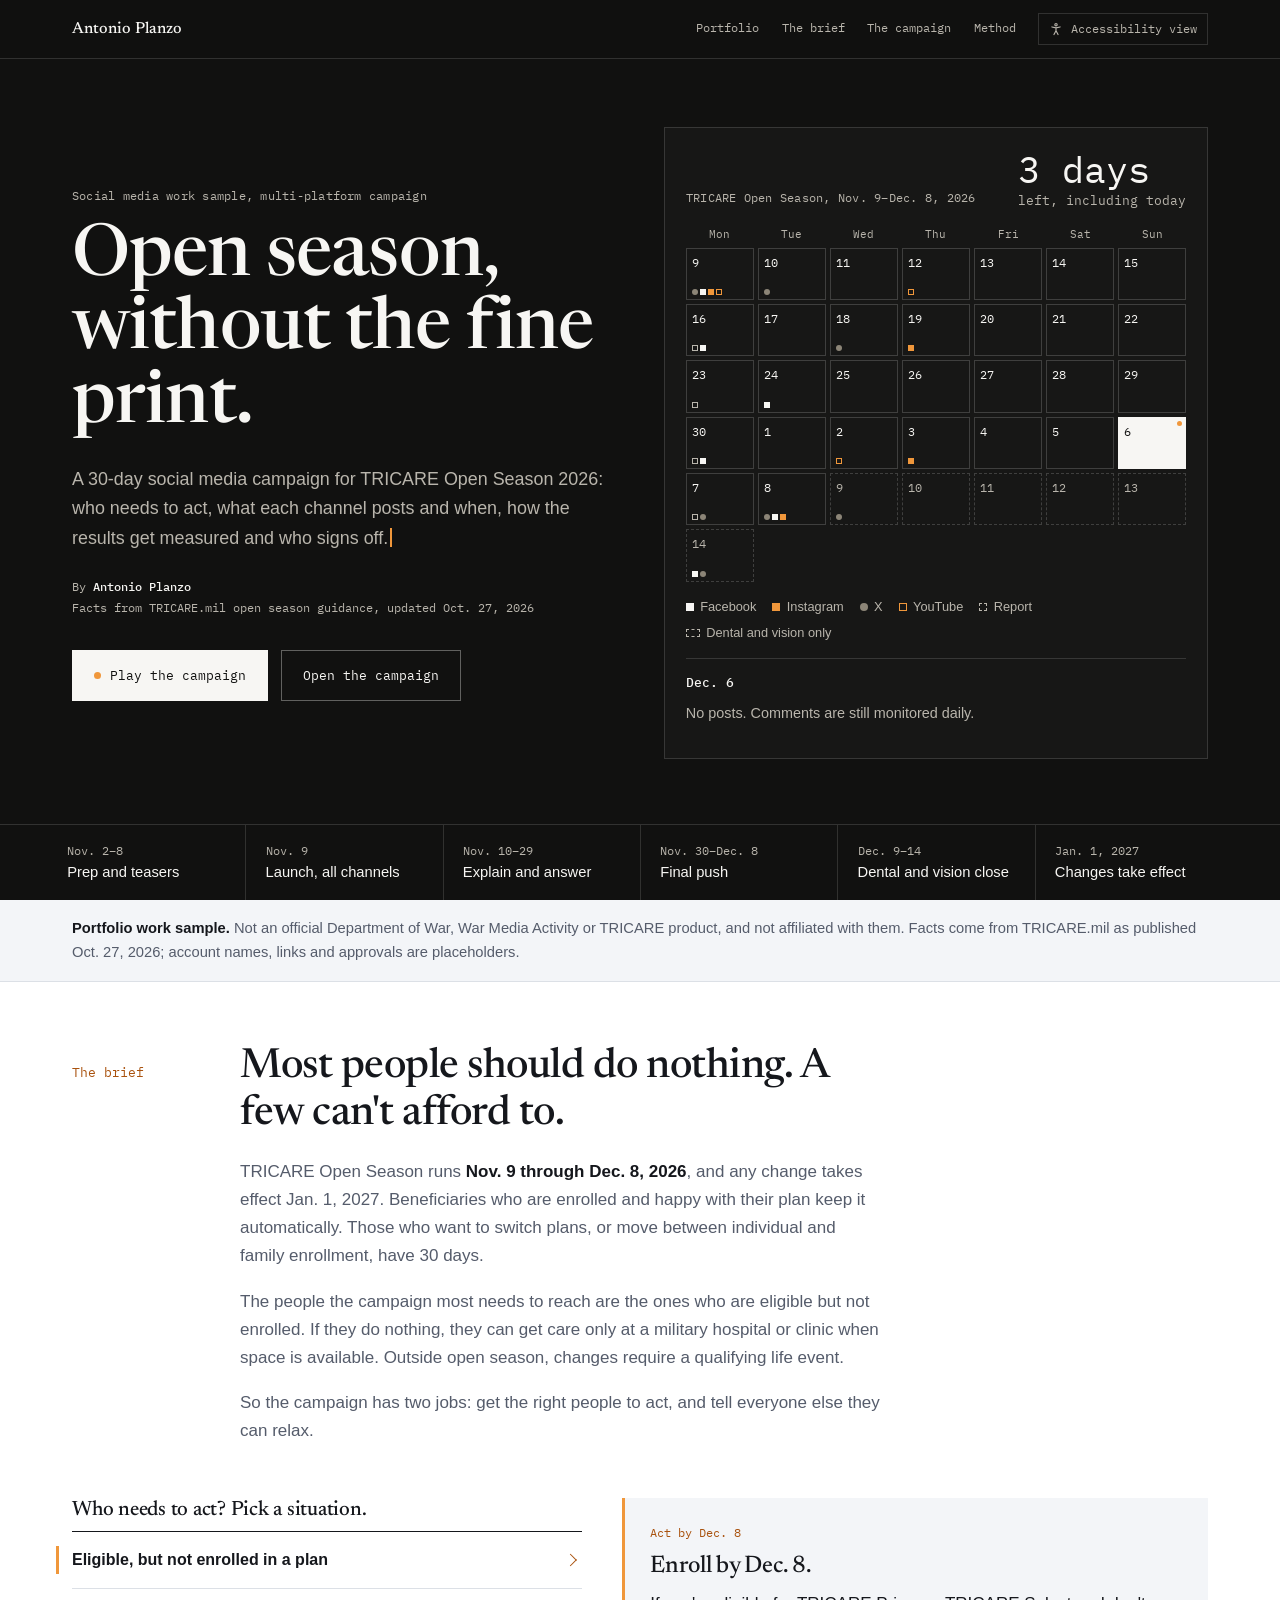
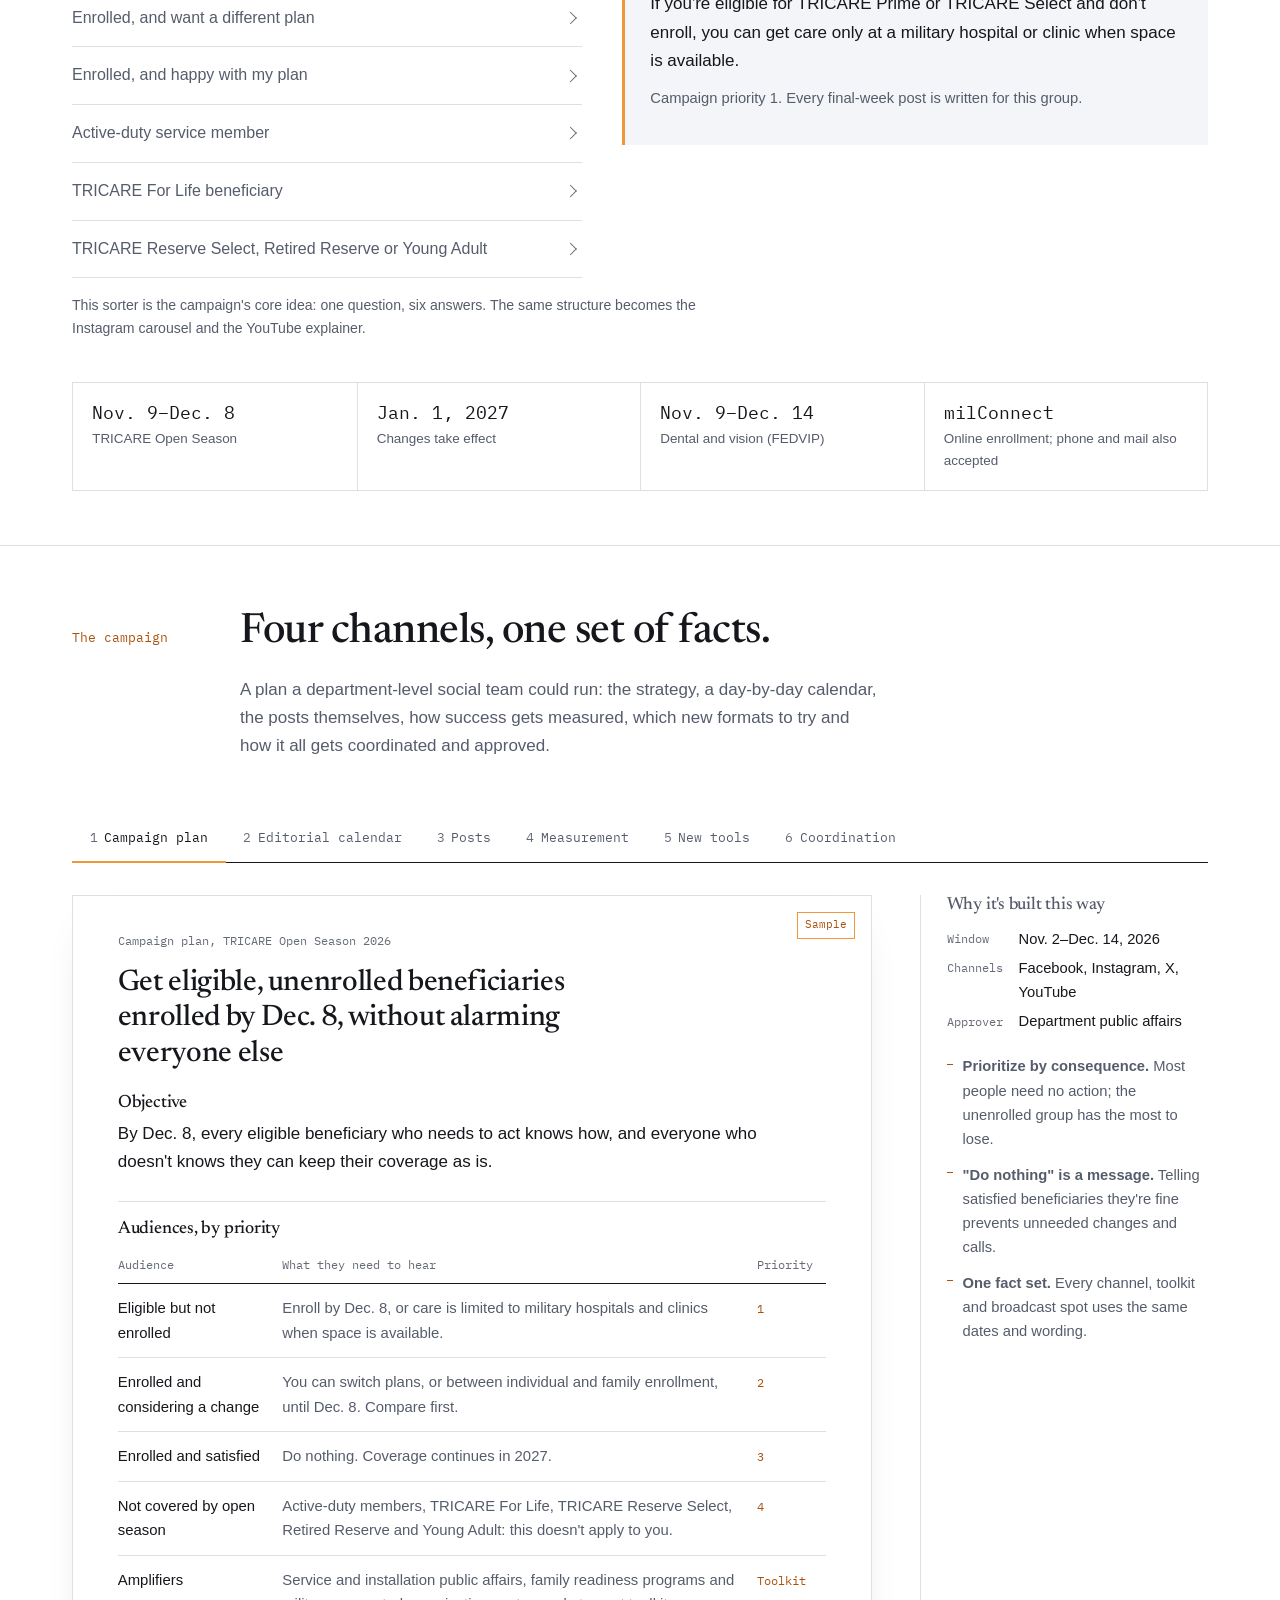
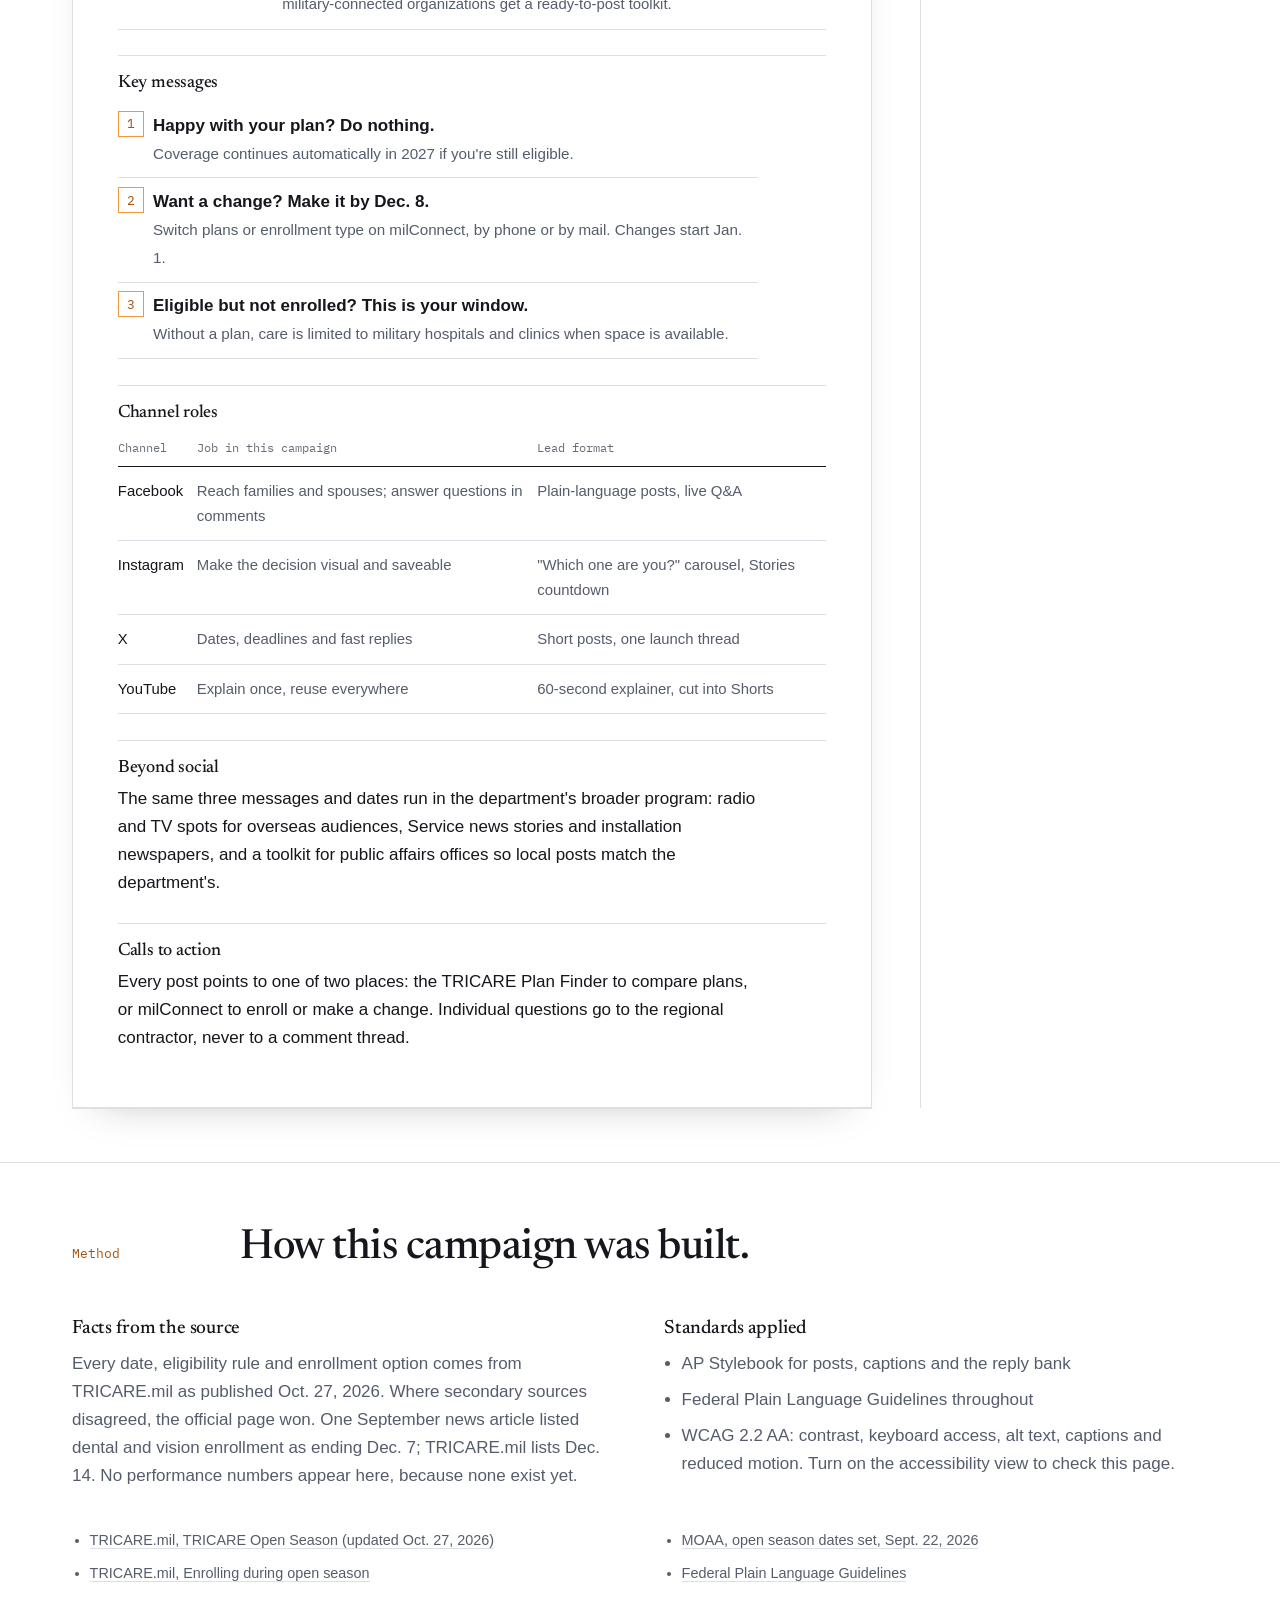
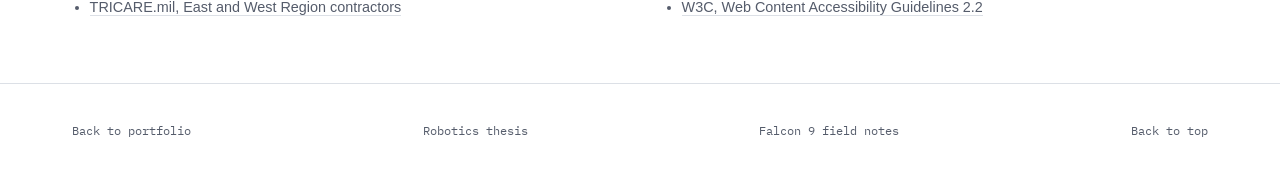
==== commit 2ec0b567: "Replace 155 mm kit with TRICARE Open Season social campaign sample New page at /social-campaign/ bui" ====
--- a/artillery-kit/index.html
+++ b/artillery-kit/index.html
@@ -3,1127 +3,14 @@
 <head>
 <meta charset="UTF-8" />
 <meta name="viewport" content="width=device-width, initial-scale=1.0" />
-<meta name="color-scheme" content="light" />
-<title>155 mm Rollout Kit | Antonio Planzo</title>
-<meta name="description" content="A public affairs work sample by Antonio Planzo: a full rollout kit for a published Department of War Inspector General evaluation of 155 mm artillery ammunition production." />
-<meta property="og:title" content="155 mm, from report to release" />
-<meta property="og:description" content="Six public affairs products built from one published Inspector General evaluation. A work sample by Antonio Planzo." />
-<meta property="og:type" content="article" />
-<link rel="icon" type="image/svg+xml" href="../favicon.svg" />
-<link rel="preconnect" href="https://fonts.googleapis.com" />
-<link rel="preconnect" href="https://fonts.gstatic.com" crossorigin />
-<link href="https://fonts.googleapis.com/css2?family=Newsreader:ital,opsz,wght@0,6..72,400;0,6..72,500;1,6..72,400&family=IBM+Plex+Mono:wght@400;500&display=swap" rel="stylesheet" />
-<style>
-:root{
-  --paper:#FFFFFF;
-  --panel:#F3F5F8;
-  --hair:#DCE0E6;
-  --ink:#15171C;
-  --graphite:#555C6B;
-  --mute:#656B77;
-  --flame:#F0973B;
-  --flame-ink:#A9520E;
-  --flame-wash:rgba(240,151,59,.13);
-  --night:#111110;
-  --cream:#F7F6F3;
-  --stone:#B9B5AC;
-  --line:rgba(247,246,243,.12);
-  --serif:'Newsreader',Georgia,'Times New Roman',serif;
-  --mono:'IBM Plex Mono',ui-monospace,SFMono-Regular,Menlo,monospace;
-  --sans:-apple-system,BlinkMacSystemFont,'Segoe UI',Roboto,'Helvetica Neue',Arial,sans-serif;
-  --measure:40rem;
-}
-*{margin:0;padding:0;box-sizing:border-box}
-html{color-scheme:light;scroll-padding-top:4.5rem}
-body{background:var(--paper);color:var(--ink);font-family:var(--sans);font-size:1.0625rem;line-height:1.65;overflow-x:hidden;-webkit-font-smoothing:antialiased}
-a{color:inherit}
-:focus-visible{outline:2px solid var(--flame);outline-offset:3px}
-button{font:inherit;color:inherit}
-.wrap{max-width:74rem;margin:0 auto;padding:0 1.5rem}
-.prose{max-width:var(--measure)}
-.prose p{color:var(--graphite);margin-bottom:1.1rem}
-.prose p strong{color:var(--ink);font-weight:600}
-.label{font-family:var(--mono);font-size:.76rem;letter-spacing:.02em;color:var(--mute)}
-h1,h2,h3{font-family:var(--serif);font-weight:500;letter-spacing:-.012em}
-h1{font-size:clamp(2.6rem,6.2vw,4.5rem);line-height:1.02}
-h2{font-size:clamp(1.85rem,3.6vw,2.6rem);line-height:1.12;margin:.5rem 0 1.3rem;max-width:24ch}
-h3{font-size:1.3rem;line-height:1.25;margin-bottom:.4rem}
-.sr{position:absolute;width:1px;height:1px;overflow:hidden;clip:rect(0 0 0 0);white-space:nowrap}
-
-/* header */
-#progress{position:fixed;top:0;left:0;height:2px;width:100%;background:var(--flame);transform-origin:0 50%;transform:scaleX(0);z-index:60}
-header{position:fixed;top:0;left:0;right:0;z-index:50;background:rgba(17,17,16,.9);backdrop-filter:blur(10px);-webkit-backdrop-filter:blur(10px);border-bottom:1px solid var(--line);transition:background .3s,border-color .3s}
-header.light{background:rgba(255,255,255,.9);border-color:var(--hair)}
-header nav{max-width:74rem;margin:0 auto;padding:.8rem 1.5rem;display:flex;align-items:center;justify-content:space-between;gap:1rem}
-.brand{font-family:var(--serif);font-weight:500;font-size:1rem;text-decoration:none;color:var(--cream);transition:color .3s}
-header.light .brand{color:var(--ink)}
-.navlinks{display:flex;gap:1.4rem;align-items:center}
-.navlinks a{font-family:var(--mono);font-size:.76rem;color:var(--stone);text-decoration:none;padding:.2rem 0;border-bottom:1px solid transparent;transition:color .2s,border-color .2s}
-header.light .navlinks a{color:var(--graphite)}
-.navlinks a:hover,.navlinks a.on{color:var(--cream);border-color:var(--flame)}
-header.light .navlinks a:hover,header.light .navlinks a.on{color:var(--ink)}
-.a11y-toggle{font-family:var(--mono);font-size:.72rem;padding:.35rem .65rem;border:1px solid var(--line);background:transparent;color:var(--stone);cursor:pointer;display:inline-flex;align-items:center;gap:.45rem;transition:border-color .2s,color .2s}
-header.light .a11y-toggle{border-color:var(--hair);color:var(--graphite)}
-.a11y-toggle:hover{border-color:var(--flame)}
-.a11y-toggle[aria-pressed="true"]{border-color:var(--flame);color:var(--flame-ink);background:var(--flame-wash)}
-header:not(.light) .a11y-toggle[aria-pressed="true"]{color:var(--flame)}
-@media(max-width:820px){.navlinks a.opt{display:none}.navlinks{gap:.9rem}}
-@media(max-width:480px){.a11y-toggle .t{display:none}}
-
-/* sections */
-section{padding:3.4rem 0;position:relative}
-section + section{border-top:1px solid var(--hair)}
-.sec-head{display:grid;grid-template-columns:9rem 1fr;gap:1.5rem;align-items:baseline}
-.sec-num{font-family:var(--mono);font-size:.8rem;color:var(--flame-ink)}
-@media(max-width:820px){.sec-head{grid-template-columns:1fr;gap:.2rem}section{padding:2.6rem 0}}
-
-/* ---------- hero ---------- */
-#top{background:var(--night);color:var(--cream);padding:6.4rem 0 0;min-height:100vh;display:flex;flex-direction:column;border-top:none}
-#top h1{color:var(--cream)}
-#top .label{color:var(--stone)}
-.hero{flex:1;display:grid;grid-template-columns:1fr 1fr;gap:3rem;align-items:center;padding-bottom:2.5rem}
-.hero-sub{position:relative;color:var(--stone);font-size:1.12rem;max-width:34rem;margin-top:1.4rem}
-/* title: each line's letters fire out like rounds, lines in parallel */
-h1.fire{position:relative}
-h1.fire .tw{display:inline-block;white-space:nowrap}
-h1.fire .tc{display:inline-block}
-h1.fire.go .tc{opacity:0;animation:round .3s cubic-bezier(.15,.9,.3,1) var(--d,0s) forwards}
-@keyframes round{0%{opacity:0;transform:translateX(-1.3em) scaleX(1.9);filter:blur(3px)}55%{opacity:1;transform:translateX(.05em) scaleX(.96);filter:none}100%{opacity:1;transform:none}}
-h1.fire .muzzle{position:absolute;width:.8em;height:.8em;margin:-.05em 0 0 -.55em;border-radius:50%;pointer-events:none;opacity:0;
-  background:radial-gradient(closest-side,rgba(251,227,188,.95),rgba(240,151,59,.6),transparent);animation:muzzle .5s steps(4) forwards}
-@keyframes muzzle{0%,50%{opacity:1;transform:scale(.7)}25%,75%{opacity:.35;transform:scale(1.2)}100%{opacity:0;transform:scale(1.4)}}
-h1.fire .trace{position:absolute;height:2px;pointer-events:none;transform-origin:0 50%;opacity:0;
-  background:linear-gradient(90deg,transparent,var(--flame) 75%,#FBE3BC);animation:trace .55s cubic-bezier(.2,.8,.3,1) forwards}
-@keyframes trace{0%{opacity:1;transform:scaleX(0)}55%{opacity:1;transform:scaleX(1)}100%{opacity:0;transform:scaleX(1)}}
-/* two 155 mm howitzers roll out from the left, fire the title, and withdraw */
-.how{position:absolute;pointer-events:none;z-index:3;transform:translateX(var(--off));
-  animation:howIn 1.1s cubic-bezier(.2,.7,.25,1) forwards,howOut 1.3s cubic-bezier(.55,0,.8,.35) 2.5s forwards}
-@keyframes howIn{from{transform:translateX(var(--off))}to{transform:none}}
-@keyframes howOut{from{transform:none}to{transform:translateX(var(--off))}}
-.how .tube{animation:recoil .5s cubic-bezier(.2,.9,.3,1) 1.1s}
-@keyframes recoil{0%{transform:none}12%{transform:translateX(-12px)}100%{transform:none}}
-.how .flash{opacity:0;transform-box:fill-box;transform-origin:0 50%;animation:hflash .3s ease-out 1.1s}
-@keyframes hflash{0%{opacity:1;transform:scale(.6)}40%{opacity:1;transform:scale(1.25)}100%{opacity:0;transform:scale(1.5)}}
-.how .smoke{opacity:0;transform-box:fill-box;transform-origin:center;animation:hsmoke 1.3s ease-out 1.15s}
-@keyframes hsmoke{0%{opacity:.5;transform:scale(.5)}100%{opacity:0;transform:translate(14px,-8px) scale(2.4)}}
-@media (prefers-reduced-motion:reduce){h1.fire.go .tc{animation:none;opacity:1}h1.fire .muzzle,h1.fire .trace,.how{display:none}}
-.hero-type{position:absolute;inset:0}
-.caret{display:inline-block;width:2px;height:1.05em;background:var(--flame);vertical-align:-.15em;margin-left:2px;animation:blink 1s steps(1) infinite}
-@keyframes blink{50%{opacity:0}}
-.byline{font-family:var(--mono);font-size:.78rem;color:var(--stone);margin-top:1.4rem;line-height:1.7}
-.byline b{color:var(--cream);font-weight:500}
-.actions{display:flex;flex-wrap:wrap;gap:.8rem;margin-top:2rem}
-.btn{display:inline-flex;align-items:center;gap:.6rem;font-family:var(--mono);font-size:.8rem;padding:.85rem 1.3rem;border:1px solid var(--cream);background:var(--cream);color:var(--night);cursor:pointer;text-decoration:none;transition:background .2s,border-color .2s,color .2s}
-.btn:hover{background:#E3E1DB}
-.btn.ghost{background:transparent;color:var(--cream);border-color:rgba(247,246,243,.35)}
-.btn.ghost:hover{border-color:var(--cream)}
-.btn .dot{width:7px;height:7px;border-radius:50%;background:var(--flame)}
-.btn.running .dot{animation:pulse 1.1s infinite}
-@keyframes pulse{50%{opacity:.25}}
-
-/* rack */
-.rack-wrap{border:1px solid var(--line);padding:1.4rem 1.4rem 1.1rem;background:linear-gradient(rgba(247,246,243,.03) 1px,transparent 1px) 0 0/100% 24px}
-.rack-head{display:flex;justify-content:space-between;align-items:baseline;gap:1rem;flex-wrap:wrap}
-.rack-head .label{color:var(--stone)}
-.rack-val{font-family:var(--mono);font-size:clamp(1.9rem,4vw,2.7rem);color:var(--cream);font-variant-numeric:tabular-nums;line-height:1.1}
-.rack-val small{font-size:.38em;color:var(--stone);margin-left:.4rem}
-#rack{width:100%;height:auto;display:block;margin:1.1rem 0 .8rem}
-#rack .case{fill:none;stroke:rgba(247,246,243,.28);stroke-width:1.3}
-#rack .proj{fill:none;stroke:var(--stone);stroke-width:1.3;stroke-dasharray:3 3;opacity:0;transition:opacity .4s}
-#rack .fill{fill:var(--flame)}
-#rack .goal-line{stroke:var(--cream);stroke-width:1;stroke-dasharray:2 4}
-#rack text{font-family:var(--mono);font-size:11px;fill:var(--stone)}
-.rack-legend{display:flex;flex-wrap:wrap;gap:.4rem 1.2rem;font-size:.84rem;color:var(--stone)}
-.rack-legend span{display:inline-flex;align-items:center;gap:.45rem}
-.sw{width:12px;height:12px;display:inline-block;border:1px solid rgba(247,246,243,.35)}
-.sw.f{background:var(--flame);border-color:var(--flame)}
-.sw.p{border:1px dashed var(--stone)}
-.seg{display:inline-flex;border:1px solid var(--line);margin-top:1rem;flex-wrap:wrap}
-.seg button{font-family:var(--mono);font-size:.74rem;padding:.5rem .8rem;background:transparent;border:none;border-right:1px solid var(--line);color:var(--stone);cursor:pointer}
-.seg button:last-child{border-right:none}
-.seg button[aria-pressed="true"]{background:var(--cream);color:var(--night)}
-.rack-note{font-size:.86rem;color:var(--stone);margin-top:.8rem;min-height:2.8em}
-@media(max-width:940px){.hero{grid-template-columns:1fr;gap:2rem}#top{padding-top:5rem}}
-
-/* release sequence */
-.release{border-top:1px solid var(--line)}
-.release-inner{display:grid;grid-template-columns:repeat(6,1fr);max-width:74rem;margin:0 auto}
-.rel{padding:1rem 1.2rem 1.1rem;border-left:1px solid var(--line);transition:background .4s}
-.rel:first-child{border-left:none}
-.rel .t{font-family:var(--mono);font-size:.74rem;color:var(--stone)}
-.rel .n{color:var(--cream);font-size:.92rem;margin-top:.15rem;line-height:1.35}
-.rel.lit{background:rgba(240,151,59,.12)}
-.rel.lit .t{color:var(--flame)}
-.rel a{text-decoration:none}
-.rel a:hover .n{text-decoration:underline;text-decoration-color:var(--flame)}
-@media(max-width:900px){.release-inner{grid-template-columns:repeat(3,1fr)}.rel:nth-child(4){border-left:none}.rel{border-top:1px solid var(--line)}}
-@media(max-width:520px){.release-inner{grid-template-columns:1fr 1fr}.rel:nth-child(odd){border-left:none}.rel:nth-child(4){border-left:1px solid var(--line)}}
-
-/* notice */
-.notice{background:var(--panel);border-bottom:1px solid var(--hair)}
-.notice p{max-width:74rem;margin:0 auto;padding:1rem 1.5rem;font-size:.92rem;color:var(--graphite)}
-.notice b{color:var(--ink);font-weight:600}
-
-/* ---------- report ---------- */
-.chart-box{margin-top:2.4rem;border-top:1px solid var(--ink);padding-top:1.2rem}
-.chart-tools{display:flex;justify-content:space-between;align-items:baseline;gap:1rem;flex-wrap:wrap;margin-bottom:.8rem}
-.chart-tools h3{font-size:1.2rem}
-.linkbtn{font-family:var(--mono);font-size:.76rem;background:none;border:none;border-bottom:1px solid var(--hair);color:var(--graphite);cursor:pointer;padding:.1rem 0}
-.linkbtn:hover{color:var(--flame-ink);border-color:var(--flame)}
-#bneck{width:100%;height:auto;display:block}
-.chart-scroll{overflow-x:auto;-webkit-overflow-scrolling:touch}
-@media(max-width:640px){#bneck{min-width:600px}}
-#bneck text{font-family:var(--sans);font-size:13px;fill:var(--graphite)}
-#bneck .val{font-family:var(--mono);font-size:12px;fill:var(--ink)}
-#bneck .grp{font-family:var(--serif);font-size:16px;fill:var(--ink)}
-#bneck .axis{font-family:var(--mono);font-size:11px;fill:var(--mute)}
-#bneck .bar{transition:width .9s cubic-bezier(.3,.7,.2,1)}
-.data-table{display:none;margin-top:1rem}
-.data-table.on{display:block}
-table{width:100%;border-collapse:collapse;font-size:.94rem}
-th{font-family:var(--mono);font-size:.74rem;font-weight:400;color:var(--mute);text-align:left;padding:.6rem .8rem .6rem 0;border-bottom:1px solid var(--ink)}
-td{padding:.8rem .8rem .8rem 0;border-bottom:1px solid var(--hair);vertical-align:top;color:var(--graphite)}
-td:first-child{color:var(--ink)}
-td.num{font-family:var(--mono);color:var(--ink);white-space:nowrap}
-.tscroll{overflow-x:auto;-webkit-overflow-scrolling:touch}
-.note{font-size:.88rem;color:var(--graphite);margin-top:.9rem;max-width:var(--measure)}
-
-/* timeline */
-.tl{margin-top:3.2rem}
-.tl-track{position:relative;display:flex;justify-content:space-between;margin:1.4rem 0 0;padding:0 .5rem}
-.tl-track::before{content:'';position:absolute;left:.5rem;right:.5rem;top:50%;height:1px;background:var(--hair)}
-.tl-fill{position:absolute;left:.5rem;top:50%;height:2px;margin-top:-.5px;background:var(--flame);width:0;transition:width .5s cubic-bezier(.3,.7,.2,1)}
-.tl-dot{position:relative;width:22px;height:22px;border-radius:50%;background:var(--paper);border:1.5px solid var(--graphite);cursor:pointer;display:grid;place-items:center;padding:0}
-.tl-dot::after{content:'';width:8px;height:8px;border-radius:50%;background:transparent;transition:background .2s}
-.tl-dot.past{border-color:var(--flame-ink)}
-.tl-dot.past::after{background:var(--flame)}
-.tl-dot[aria-selected="true"]{border-color:var(--ink);box-shadow:0 0 0 4px var(--flame-wash)}
-.tl-dot[aria-selected="true"]::after{background:var(--ink)}
-.tl-ends{display:flex;justify-content:space-between;font-family:var(--mono);font-size:.72rem;color:var(--mute);margin-top:.6rem}
-.tl-card{margin-top:1.4rem;display:grid;grid-template-columns:10rem 1fr;gap:1.5rem;padding:1.3rem 0;border-top:1px solid var(--hair);min-height:7.5rem}
-.tl-card .d{font-family:var(--mono);font-size:.9rem;color:var(--flame-ink)}
-.tl-card h4{font-family:var(--serif);font-weight:500;font-size:1.3rem;line-height:1.3;margin-bottom:.35rem}
-.tl-card p{color:var(--graphite);max-width:var(--measure)}
-.tl-nav{display:flex;gap:.6rem;margin-top:.4rem}
-.tl-nav button{font-family:var(--mono);font-size:.74rem;padding:.45rem .8rem;border:1px solid var(--hair);background:var(--paper);cursor:pointer}
-.tl-nav button:hover{border-color:var(--ink)}
-@media(max-width:700px){.tl-card{grid-template-columns:1fr;gap:.3rem}.tl-dot{width:18px;height:18px}.tl-dot::after{width:6px;height:6px}}
-
-/* ---------- kit ---------- */
-.tabs{display:flex;position:relative;margin-top:2.2rem;overflow-x:auto;scrollbar-width:none}
-.tabs::after{content:'';position:absolute;left:0;right:0;bottom:0;height:1px;background:var(--ink);transform-origin:0 50%}
-/* kit opening: only armed by JS, never on reduced motion */
-#kit.armed .tabs::after{transition:transform .6s cubic-bezier(.6,0,.2,1)}
-#kit.armed .tab{transition:opacity .45s ease,transform .45s cubic-bezier(.2,.8,.2,1);transition-delay:calc(.25s + var(--i,0)*.07s)}
-#kit.armed .panel{transition:clip-path 1s cubic-bezier(.7,0,.2,1) .7s,transform 1s cubic-bezier(.2,.8,.2,1) .7s,opacity .4s ease .7s}
-#kit.sealed .tabs::after{transform:scaleX(0)}
-#kit.sealed .tab{opacity:0;transform:translateY(12px)}
-#kit.sealed .panel{clip-path:inset(0 0 100% 0);transform:translateY(28px);opacity:0}
-#kit.stamp .sheet::before,#kit.stamp .post .ch b,#kit.stamp .mon-sum{animation:stampIn .55s cubic-bezier(.3,1.6,.5,1) 1.45s both}
-@keyframes stampIn{0%{opacity:0;transform:scale(1.9) rotate(-9deg)}60%{opacity:1}100%{opacity:1;transform:none}}
-#kit:focus{outline:none}
-#kit .open-flash{position:absolute;left:0;right:0;height:2px;background:var(--flame);transform:scaleX(0);transform-origin:0 50%;pointer-events:none;opacity:0}
-#kit.armed .open-flash{animation:flash 1.1s cubic-bezier(.6,0,.2,1) .7s both}
-@keyframes flash{0%{opacity:1;transform:scaleX(0)}55%{opacity:1;transform:scaleX(1)}100%{opacity:0;transform:scaleX(1)}}
-.tabs::-webkit-scrollbar{display:none}
-.tab{flex:none;font-family:var(--mono);font-size:.8rem;padding:.85rem 1.1rem;background:transparent;border:none;border-bottom:3px solid transparent;margin-bottom:-1px;color:var(--graphite);cursor:pointer;white-space:nowrap}
-.tab:hover{color:var(--ink)}
-.tab[aria-selected="true"]{color:var(--ink);border-bottom-color:var(--flame)}
-.tab .k{color:var(--mute);margin-right:.4rem}
-.panel{display:grid;grid-template-columns:minmax(0,1fr) 19rem;gap:3rem;padding-top:2rem}
-.panel[hidden]{display:none}
-.notes{border-left:1px solid var(--hair);padding-left:1.6rem;font-size:.92rem;color:var(--graphite)}
-.notes h3{font-size:1.1rem;margin-bottom:.6rem}
-.notes .meta{display:grid;grid-template-columns:auto 1fr;gap:.3rem 1rem;margin-bottom:1.3rem}
-.notes .meta dt{font-family:var(--mono);font-size:.74rem;color:var(--mute);padding-top:.15rem}
-.notes .meta dd{color:var(--ink)}
-.notes ol{padding-left:1.2rem}
-.notes li{margin-bottom:.6rem}
-.notes li::marker{font-family:var(--mono);color:var(--flame-ink);font-size:.82rem}
-.toggle-row{display:flex;flex-wrap:wrap;gap:.6rem;margin-bottom:1.2rem}
-.chip{font-family:var(--mono);font-size:.74rem;padding:.45rem .8rem;border:1px solid var(--hair);background:var(--paper);color:var(--graphite);cursor:pointer;display:inline-flex;align-items:center;gap:.45rem}
-.chip:hover{border-color:var(--ink);color:var(--ink)}
-.chip[aria-pressed="true"]{border-color:var(--flame-ink);color:var(--flame-ink);background:var(--flame-wash)}
-@media(max-width:980px){.panel{grid-template-columns:1fr;gap:2rem}.notes{border-left:none;border-top:1px solid var(--hair);padding:1.4rem 0 0}}
-
-/* document sheets */
-.sheet{background:var(--paper);border:1px solid var(--hair);box-shadow:0 1px 0 var(--hair),0 18px 40px -28px rgba(21,23,28,.35);padding:2.4rem clamp(1.2rem,4vw,3rem) 2.6rem;position:relative}
-.sheet::before{content:attr(data-stamp);position:absolute;top:1rem;right:1rem;font-family:var(--mono);font-size:.68rem;color:var(--flame-ink);border:1px solid var(--flame);padding:.2rem .45rem;background:var(--paper)}
-.sheet .kicker{font-family:var(--mono);font-size:.76rem;color:var(--mute);margin-bottom:1rem;padding-right:7rem}
-.sheet h3.hl{font-size:clamp(1.5rem,3vw,2rem);line-height:1.18;margin-bottom:.6rem;max-width:30ch}
-.sheet .dek{font-family:var(--serif);font-style:italic;font-size:1.15rem;color:var(--graphite);margin-bottom:1.5rem;max-width:38rem}
-.sheet p{max-width:38rem;margin-bottom:1rem;color:var(--ink)}
-.sheet .end{text-align:center;font-family:var(--mono);color:var(--mute);margin-top:1.6rem}
-.ph{background:var(--panel);font-family:var(--mono);font-size:.86em;padding:.05rem .3rem;color:var(--graphite)}
-mark.ap{background:transparent;color:inherit;border-bottom:1px solid transparent;transition:background .2s,border-color .2s}
-.show-ap mark.ap{background:var(--flame-wash);border-bottom-color:var(--flame)}
-mark.ap sup{display:none;font-family:var(--mono);font-size:.62em;color:var(--flame-ink);margin-left:.1rem}
-.show-ap mark.ap sup{display:inline}
-
-/* plain language */
-.pl-meter{display:grid;grid-template-columns:repeat(3,1fr);border:1px solid var(--hair);margin-bottom:1.6rem}
-.pl-meter>div{padding:1rem 1.1rem;border-left:1px solid var(--hair)}
-.pl-meter>div:first-child{border-left:none}
-.pl-meter .v{font-family:var(--mono);font-size:1.6rem;color:var(--ink);font-variant-numeric:tabular-nums;line-height:1.15}
-.pl-meter .v.good{color:var(--flame-ink)}
-.pl-meter .k{font-size:.82rem;color:var(--graphite)}
-.pl-block{display:grid;grid-template-columns:7.5rem 1fr;gap:1.2rem;padding:1.1rem 0;border-top:1px solid var(--hair)}
-.pl-block .h{font-family:var(--mono);font-size:.76rem;color:var(--mute);padding-top:.3rem}
-.pl-block .txt{font-size:1.04rem;color:var(--ink);max-width:38rem}
-.pl-block .txt.orig{font-family:var(--serif);font-size:1.06rem;color:var(--graphite)}
-.pl-block .gl{display:block;font-family:var(--mono);font-size:.74rem;color:var(--flame-ink);margin-top:.4rem}
-@media(max-width:640px){.pl-block{grid-template-columns:1fr;gap:.2rem}.pl-meter{grid-template-columns:1fr 1fr 1fr}.pl-meter .v{font-size:1.25rem}.pl-meter>div{padding:.8rem .7rem}}
-
-/* social */
-.posts{display:grid;grid-template-columns:1fr 1fr;gap:1.4rem;align-items:start}
-.post{border:1px solid var(--hair);padding:1.2rem 1.3rem;display:flex;flex-direction:column}
-.post .ch{display:flex;justify-content:space-between;align-items:baseline;font-family:var(--mono);font-size:.76rem;color:var(--mute);margin-bottom:.8rem}
-.post .ch b{color:var(--ink);font-weight:500}
-.post .body{white-space:pre-line;font-size:.97rem;color:var(--ink);flex:1}
-.count{font-variant-numeric:tabular-nums}
-.count.over{color:#B42318}
-.post.graphic{grid-column:1/-1}
-.card-graphic{width:100%;height:auto;display:block;background:var(--night)}
-.alt{display:none;margin-top:.8rem;font-size:.9rem;color:var(--graphite);border-left:3px solid var(--flame);padding:.5rem .8rem;background:var(--panel)}
-.alt.on{display:block}
-@media(max-width:760px){.posts{grid-template-columns:1fr}}
-
-/* q&a */
-.qa details{border-top:1px solid var(--hair)}
-.qa details:last-child{border-bottom:1px solid var(--hair)}
-.qa summary{list-style:none;cursor:pointer;padding:1rem 2rem 1rem 0;position:relative;font-family:var(--serif);font-size:1.18rem;line-height:1.35}
-.qa summary::-webkit-details-marker{display:none}
-.qa summary::after{content:'+';position:absolute;right:.2rem;top:.9rem;font-family:var(--mono);color:var(--flame-ink);font-size:1.1rem}
-.qa details[open] summary::after{content:'\2212'}
-.qa .tag{font-family:var(--mono);font-size:.7rem;color:var(--flame-ink);border:1px solid var(--flame);padding:.05rem .35rem;margin-left:.5rem;vertical-align:.15em;white-space:nowrap}
-.qa .ans{padding:0 0 1.2rem;max-width:40rem}
-.qa .ans p{color:var(--ink);margin-bottom:.7rem}
-.qa .ans .lbl{font-family:var(--mono);font-size:.74rem;color:var(--mute);display:block;margin-bottom:.15rem}
-.qa .ans .avoid{color:var(--graphite);font-size:.95rem;border-left:3px solid var(--hair);padding-left:.8rem}
-.qa.tough-only details:not([data-tough]){display:none}
-
-/* email */
-.email .hdr{display:grid;grid-template-columns:4.5rem 1fr;gap:.25rem .8rem;font-size:.92rem;padding-bottom:1rem;margin-bottom:1.4rem;border-bottom:1px solid var(--hair);padding-right:7rem}
-.email .hdr dt{font-family:var(--mono);font-size:.74rem;color:var(--mute);padding-top:.15rem}
-.email ul{max-width:38rem;margin:0 0 1rem 1.2rem}
-.email li{margin-bottom:.4rem}
-
-/* monitoring */
-.mon-sum{display:grid;grid-template-columns:repeat(4,1fr);border:1px solid var(--hair);margin-bottom:1.6rem}
-.mon-sum>div{padding:1rem 1.1rem;border-left:1px solid var(--hair)}
-.mon-sum>div:first-child{border-left:none}
-.mon-sum .v{font-family:var(--mono);font-size:1.5rem;line-height:1.15}
-.mon-sum .k{font-size:.82rem;color:var(--graphite)}
-@media(max-width:640px){.mon-sum{grid-template-columns:1fr 1fr}.mon-sum>div:nth-child(3){border-left:none}.mon-sum>div:nth-child(n+3){border-top:1px solid var(--hair)}}
-.clip{display:grid;grid-template-columns:6.5rem 1fr;gap:1.2rem;padding:1.2rem 0;border-top:1px solid var(--hair)}
-.clip .d{font-family:var(--mono);font-size:.8rem;color:var(--ink)}
-.clip .tone{display:inline-block;font-family:var(--mono);font-size:.7rem;margin-top:.4rem;padding:.1rem .4rem;border:1px solid var(--hair);color:var(--graphite)}
-.clip .tone.crit{border-color:var(--flame);color:var(--flame-ink)}
-.clip h4{font-family:var(--serif);font-weight:500;font-size:1.15rem;line-height:1.3}
-.clip h4 a{text-decoration:none;border-bottom:1px solid var(--hair)}
-.clip h4 a:hover{border-color:var(--flame)}
-.clip .src{font-family:var(--mono);font-size:.76rem;color:var(--mute);margin:.2rem 0 .5rem}
-.clip p{color:var(--graphite);font-size:.95rem;max-width:40rem}
-.clip .flag{margin-top:.5rem;font-size:.92rem;color:var(--ink);padding-left:.8rem;border-left:3px solid var(--flame)}
-.clip .flag b{font-family:var(--mono);font-size:.72rem;font-weight:500;color:var(--flame-ink);margin-right:.3rem}
-.clip.hide{display:none}
-@media(max-width:640px){.clip{grid-template-columns:1fr;gap:.3rem}}
-.takeaways{margin-top:2rem;background:var(--panel);padding:1.4rem 1.6rem;border-left:3px solid var(--flame)}
-.takeaways h4{font-family:var(--serif);font-weight:500;font-size:1.25rem;margin-bottom:.6rem}
-.takeaways li{margin:0 0 .5rem 1.1rem;color:var(--ink)}
-
-/* method */
-.method{display:grid;grid-template-columns:1fr 1fr;gap:3rem;margin-top:1.5rem}
-.method h3{font-size:1.2rem;margin-bottom:.6rem}
-.method p,.method li{color:var(--graphite)}
-.method ul{margin-left:1.1rem}
-.method li{margin-bottom:.5rem}
-.sources{margin-top:2.4rem;columns:2;column-gap:3rem;font-size:.9rem}
-.sources li{break-inside:avoid;margin:0 0 .6rem 1.1rem;color:var(--graphite)}
-.sources a{text-decoration:none;border-bottom:1px solid var(--hair)}
-.sources a:hover{color:var(--flame-ink);border-color:var(--flame)}
-@media(max-width:820px){.method{grid-template-columns:1fr;gap:1.8rem}.sources{columns:1}}
-
-footer{border-top:1px solid var(--hair);padding:2.2rem 0 3rem}
-footer .wrap{display:flex;justify-content:space-between;flex-wrap:wrap;gap:1rem}
-footer a{font-family:var(--mono);font-size:.78rem;color:var(--graphite);text-decoration:none}
-footer a:hover{color:var(--ink)}
-
-/* ---------- accessibility view ---------- */
-.a11y-panel{display:none;position:fixed;right:1rem;bottom:1rem;z-index:70;width:min(22rem,calc(100vw - 2rem));background:var(--paper);border:1px solid var(--ink);box-shadow:0 18px 40px -20px rgba(21,23,28,.45);padding:1.1rem 1.2rem;font-size:.88rem;color:var(--graphite);max-height:70vh;overflow:auto}
-body.a11y .a11y-panel{display:block}
-.a11y-panel h3{font-size:1.1rem;color:var(--ink);margin-bottom:.4rem}
-.a11y-panel table{font-size:.82rem;margin:.6rem 0}
-.a11y-panel td,.a11y-panel th{padding:.35rem .5rem .35rem 0}
-.a11y-panel .pass{font-family:var(--mono);color:#1F6F43}
-.a11y-panel .sw2{display:inline-block;width:.9rem;height:.9rem;vertical-align:-.15rem;border:1px solid var(--hair);margin-right:.2rem}
-.a11y-panel ul{margin-left:1rem}
-.a11y-panel li{margin-bottom:.3rem}
-.a11y-close{position:absolute;top:.6rem;right:.6rem;background:none;border:1px solid var(--hair);font-family:var(--mono);font-size:.72rem;padding:.15rem .4rem;cursor:pointer}
-body.a11y h1,body.a11y h2,body.a11y h3,body.a11y h4{outline:1px dashed var(--flame);outline-offset:4px}
-body.a11y h1::before,body.a11y h2::before,body.a11y h3::before,body.a11y h4::before{font-family:var(--mono);font-size:.62rem;font-weight:500;font-style:normal;letter-spacing:0;background:var(--flame);color:var(--night);padding:.1rem .3rem;margin-right:.5rem;vertical-align:.4em}
-body.a11y h1::before{content:'H1'}body.a11y h2::before{content:'H2'}body.a11y h3::before{content:'H3'}body.a11y h4::before{content:'H4'}
-body.a11y [role="img"]{outline:1px dashed var(--flame);outline-offset:3px}
-.alt-reveal{display:none;font-family:var(--mono);font-size:.74rem;line-height:1.5;color:var(--night);background:var(--flame);padding:.4rem .6rem;margin-top:.5rem}
-body.a11y .alt-reveal{display:block}
-body.a11y header nav,body.a11y footer{outline:1px solid rgba(240,151,59,.6);outline-offset:-1px}
-body.a11y header nav::before,body.a11y footer .wrap::before{font-family:var(--mono);font-size:.62rem;background:var(--ink);color:var(--cream);padding:.1rem .3rem}
-body.a11y header nav::before{content:'nav'}
-body.a11y footer .wrap::before{content:'footer'}
-
-@media (prefers-reduced-motion:reduce){
-  .caret,.btn.running .dot{animation:none}
-  #bneck .bar,.tl-fill,.rel,#rack .proj{transition:none}
-}
-</style>
+<title>Social Campaign | Antonio Planzo</title>
+<meta name="robots" content="noindex" />
+<link rel="canonical" href="https://aaplanzo.github.io/antonio-planzo-portfolio/social-campaign/" />
+<meta http-equiv="refresh" content="0; url=../social-campaign/" />
+<script>location.replace('../social-campaign/' + location.hash);</script>
+<style>body{font-family:-apple-system,BlinkMacSystemFont,'Segoe UI',Roboto,Arial,sans-serif;background:#fff;color:#15171C;display:flex;min-height:100vh;align-items:center;justify-content:center;margin:0}a{color:#B4580F}</style>
 </head>
 <body>
-<div id="progress" aria-hidden="true"></div>
-
-<header id="hdr">
-  <nav aria-label="Primary">
-    <a class="brand" href="../">Antonio Planzo</a>
-    <div class="navlinks">
-      <a class="opt" href="../">Portfolio</a>
-      <a href="#report">The report</a>
-      <a href="#kit">The kit</a>
-      <a class="opt" href="#method">Method</a>
-      <button class="a11y-toggle" id="a11yBtn" type="button" aria-pressed="false" aria-controls="a11yPanel"><svg width="14" height="14" viewBox="0 0 24 24" fill="none" stroke="currentColor" stroke-width="2" stroke-linecap="round" aria-hidden="true"><circle cx="12" cy="4.5" r="2"/><path d="M5 8.5l7 1.5 7-1.5M12 10v5m0 0l-3.5 6.5M12 15l3.5 6.5"/></svg><span class="t">Accessibility view</span></button>
-    </div>
-  </nav>
-</header>
-
-<main id="main">
-<!-- ============ HERO ============ -->
-<section id="top">
-  <div class="wrap hero">
-    <div>
-      <p class="label">Public affairs work sample, report rollout</p>
-      <h1 class="fire" style="margin-top:1rem">155&nbsp;mm, from report to release.</h1>
-      <p class="hero-sub"><span aria-hidden="true" style="visibility:hidden">How I would roll out a published Inspector General evaluation of Army artillery production: the press release, a plain-language web summary, social posts, spokesperson prep, a note to the workforce, and the media monitoring brief that follows.</span><span class="hero-type" aria-label="How I would roll out a published Inspector General evaluation of Army artillery production: the press release, a plain-language web summary, social posts, spokesperson prep, a note to the workforce, and the media monitoring brief that follows."><span id="heroTyped"></span><span class="caret" id="heroCaret"></span></span></p>
-      <p class="byline">By <b>Antonio Planzo</b><br/>Source: DoW OIG evaluation DOWIG-2026-095, July 9, 2026</p>
-      <div class="actions">
-        <button class="btn" id="relBtn" type="button"><span class="dot"></span><span id="relLabel">Run the release day</span></button>
-        <a class="btn ghost" href="#kit">Open the kit</a>
-      </div>
-    </div>
-
-    <div class="rack-wrap">
-      <div class="rack-head">
-        <span class="label" id="rackLabel">Rounds per month, March 2026</span>
-        <span class="rack-val"><span id="rackNum">0</span><small>of 100,000</small></span>
-      </div>
-      <svg id="rack" viewBox="0 0 520 210" role="img" aria-labelledby="rackDesc"><desc id="rackDesc">Twenty shell outlines, each standing for 5,000 rounds a month. As of March 2026, 7.2 are filled, for 36,000 rounds. Existing plants are projected to reach 71,000, or 14.2 shells. The goal is all 20, or 100,000 rounds.</desc></svg>
-      <div class="rack-legend" aria-hidden="true">
-        <span><i class="sw f"></i>Produced</span>
-        <span><i class="sw p"></i>Projected, existing plants</span>
-        <span><i class="sw"></i>Gap to goal</span>
-      </div>
-      <div class="seg" role="group" aria-label="Choose a production milestone">
-        <button type="button" data-m="0" aria-pressed="false">2022 baseline</button>
-        <button type="button" data-m="1" aria-pressed="true">March 2026</button>
-        <button type="button" data-m="2" aria-pressed="false">Sept. 2026 projected</button>
-      </div>
-      <p class="rack-note" id="rackNote" aria-live="polite"></p>
-      <p class="alt-reveal">Alt text: Twenty shell outlines, each worth 5,000 rounds a month, filled to show 36,000 produced in March 2026, 71,000 projected and 100,000 as the goal.</p>
-    </div>
-  </div>
-
-  <div class="release" role="group" aria-label="Sample release-day timeline">
-    <div class="release-inner">
-      <div class="rel"><a href="#kit" data-tab="0"><div class="t">08:00</div><div class="n">Press release</div></a></div>
-      <div class="rel"><a href="#kit" data-tab="1"><div class="t">08:05</div><div class="n">Web summary live</div></a></div>
-      <div class="rel"><a href="#kit" data-tab="2"><div class="t">08:15</div><div class="n">Social posts</div></a></div>
-      <div class="rel"><a href="#kit" data-tab="4"><div class="t">08:30</div><div class="n">Workforce note</div></a></div>
-      <div class="rel"><a href="#kit" data-tab="3"><div class="t">All day</div><div class="n">Spokesperson on call</div></a></div>
-      <div class="rel"><a href="#kit" data-tab="5"><div class="t">+1 week</div><div class="n">Coverage brief</div></a></div>
-    </div>
-  </div>
-</section>
-
-<div class="notice" role="note"><p><b>Portfolio work sample.</b> Built only from portions marked (U) in the publicly released evaluation. Not an official Department of War Office of Inspector General product. Quotes and contacts are placeholders for leadership review.</p></div>
-
-<!-- ============ REPORT ============ -->
-<section id="report">
-  <div class="wrap">
-    <div class="sec-head">
-      <span class="sec-num">The report</span>
-      <div>
-        <h2>Output more than doubled. One new plant made nothing usable.</h2>
-        <div class="prose">
-          <p>The Department of War set a goal of 100,000 rounds of 155 mm artillery ammunition a month by Oct. 1, 2025. The Inspector General evaluated how close the Army got, and why it fell short.</p>
-          <p>Every round is built in two stages. A metal parts plant makes the shell body. A second plant fills it with explosives, assembles it and packs it. <strong>The first stage is the bottleneck</strong>, and most of that gap traces to one contractor-run plant in Mesquite, Texas.</p>
-        </div>
-      </div>
-    </div>
-
-    <div class="chart-box">
-      <div class="chart-tools">
-        <h3>Where the 100,000-round goal breaks down</h3>
-        <button class="linkbtn" id="tblBtn" type="button" aria-expanded="false" aria-controls="bneckTable">Show as a table</button>
-      </div>
-      <div class="chart-scroll"><svg id="bneck" viewBox="0 0 760 330" role="img" aria-labelledby="bneckDesc"><desc id="bneckDesc">Horizontal bar chart. Shell bodies: 46,000 a month in March 2026, projected 71,000 by September 2026, short of the 100,000 goal. Filling and packing: 36,000 in March 2026, projected 63,000 by September 2026 and 140,000 by December 2027, above the goal.</desc></svg></div>
-      <div class="data-table" id="bneckTable">
-        <div class="tscroll"><table>
-          <thead><tr><th>Stage</th><th>March 2026</th><th>Sept. 2026, projected</th><th>Dec. 2027, projected</th></tr></thead>
-          <tbody>
-            <tr><td>Shell bodies (projectile metal parts)</td><td class="num">46,000</td><td class="num">71,000</td><td>Not projected without Mesquite</td></tr>
-            <tr><td>Filling, assembly and packing</td><td class="num">36,000</td><td class="num">63,000</td><td class="num">140,000</td></tr>
-          </tbody>
-        </table></div>
-      </div>
-      <p class="alt-reveal">Alt text: Bar chart comparing the two production stages with the 100,000-round goal. Shell bodies stay below the goal; filling and packing passes it by December 2027.</p>
-      <p class="note">Monthly capacity, from the evaluation's unclassified text and Figure 2. The filling and packing plants are on track to exceed the goal by 40,000 rounds, so shell bodies set the ceiling.</p>
-    </div>
-
-    <div class="tl">
-      <div class="chart-tools"><h3>The Mesquite contract, step by step</h3><span class="label">Use the arrow keys to move along the timeline</span></div>
-      <div class="tl-track" id="tlTrack" role="tablist" aria-label="Mesquite contract timeline"><span class="tl-fill" id="tlFill"></span></div>
-      <div class="tl-ends" aria-hidden="true"><span>Nov. 2022</span><span>July 2026</span></div>
-      <div class="tl-card" id="tlCard" role="tabpanel" aria-live="polite">
-        <div><div class="d" id="tlDate"></div><div class="tl-nav"><button type="button" id="tlPrev" aria-label="Previous event">Prev</button><button type="button" id="tlNext" aria-label="Next event">Next</button></div></div>
-        <div><h4 id="tlTitle"></h4><p id="tlText"></p></div>
-      </div>
-    </div>
-  </div>
-</section>
-
-<!-- ============ KIT ============ -->
-<section id="kit">
-  <div class="wrap">
-    <div class="sec-head">
-      <span class="sec-num">The kit</span>
-      <div>
-        <h2>Six products, one set of facts.</h2>
-        <div class="prose"><p>Each product carries the same numbers and wording as the report, written for a different audience and channel. The notes beside each one explain the choices: AP style, plain language, accessibility and what the spokesperson should not say.</p></div>
-      </div>
-    </div>
-
-    <div class="kit-stage" style="position:relative"><span class="open-flash" aria-hidden="true"></span>
-    <div class="tabs" role="tablist" aria-label="Rollout products">
-      <button class="tab" role="tab" id="t0" aria-controls="p0" aria-selected="true" tabindex="0"><span class="k">1</span>Press release</button>
-      <button class="tab" role="tab" id="t1" aria-controls="p1" aria-selected="false" tabindex="-1"><span class="k">2</span>Plain-language summary</button>
-      <button class="tab" role="tab" id="t2" aria-controls="p2" aria-selected="false" tabindex="-1"><span class="k">3</span>Social posts</button>
-      <button class="tab" role="tab" id="t3" aria-controls="p3" aria-selected="false" tabindex="-1"><span class="k">4</span>Spokesperson Q&amp;A</button>
-      <button class="tab" role="tab" id="t4" aria-controls="p4" aria-selected="false" tabindex="-1"><span class="k">5</span>Workforce note</button>
-      <button class="tab" role="tab" id="t5" aria-controls="p5" aria-selected="false" tabindex="-1"><span class="k">6</span>Coverage brief</button>
-    </div>
-
-    <!-- 1 press release -->
-    <div class="panel" role="tabpanel" id="p0" aria-labelledby="t0" tabindex="0">
-      <div>
-        <div class="toggle-row"><button class="chip" type="button" id="apBtn" aria-pressed="false">Show AP style edits</button></div>
-        <article class="sheet" id="release" data-stamp="Sample">
-          <p class="kicker">For immediate release, July 9, 2026</p>
-          <h3 class="hl">Army more than doubled 155 mm artillery output but missed its 100,000-round goal, evaluation finds</h3>
-          <p class="dek">A new plant in Texas has not produced a part that meets specifications after $469 million in spending.</p>
-          <p><mark class="ap">ALEXANDRIA, Va.<sup>1</sup></mark> — The Department of War Office of Inspector General on <mark class="ap">July 9<sup>3</sup></mark> released an evaluation finding that the Army raised monthly production of <mark class="ap">155 mm<sup>2</sup></mark> artillery ammunition from 14,000 to 36,000 rounds but did not reach its goal of 100,000 rounds a month by <mark class="ap">Oct. 1, 2025<sup>3</sup></mark>.</p>
-          <p>Most of the shortfall traces to a contractor-owned, contractor-operated plant in Mesquite, Texas, that the Army planned to supply 30,000 shell bodies a month. As of March 2026, the plant had not produced a single part that met contract specifications. The Army spent <mark class="ap">$469 million<sup>4</sup></mark> to establish the plant from December 2022 through December 2025.</p>
-          <p>Without Mesquite, the Army's three other shell-body plants are projected to support 71,000 rounds a month, or <mark class="ap">71%<sup>4</sup></mark> of the goal.</p>
-          <p>The evaluation found that <mark class="ap">Army acquisition officials<sup>6</sup></mark> accepted the risk of a contractor plan to buy and adapt equipment built for an older shell, the M107, to make the newer M795. The equipment had not been proven to meet U.S. specifications.</p>
-          <p>The Inspector General made three recommendations. The Army should find and carry out a way to produce the 29,000 additional shell bodies a month it still needs; review how the $469 million was spent and whether any of it can be recovered; and determine whether the Mesquite contract was properly issued under an existing contract for the Scranton Army Ammunition Plant.</p>
-          <p>Army officials agreed with all three recommendations. The Inspector General considers two resolved and one unresolved, because the Army's production plan did not say how or when the new sources would reach the required rate.</p>
-          <p>"<span class="ph">Placeholder quote: one or two sentences from the designated spokesperson, restating the finding and its stakes for readiness. For leadership review.</span>" <mark class="ap">said<sup>5</sup></mark> <span class="ph">[name], [title]</span>.</p>
-          <p>The full evaluation, report No. DOWIG-2026-095, is available on Oversight.gov.</p>
-          <p>Media contact: <span class="ph">[Public Affairs contact]</span></p>
-          <p class="end">###</p>
-        </article>
-      </div>
-      <aside class="notes" aria-label="Notes on the press release">
-        <h3>Why it reads this way</h3>
-        <dl class="meta"><dt>Audience</dt><dd>Reporters, congressional staff</dd><dt>Channel</dt><dd>Email to media list, website</dd><dt>Length</dt><dd id="relWords">—</dd></dl>
-        <ol>
-          <li><b>Dateline.</b> City in capitals plus the AP state abbreviation, "Va."</li>
-          <li><b>"155 mm."</b> AP uses "mm" with a space for weapons and no hyphen. The report writes "155-mm."</li>
-          <li><b>Dates.</b> Month abbreviated with a specific date ("Oct. 1"); year dropped when it's the current year.</li>
-          <li><b>Numbers.</b> Numerals for 10 and up, "$469 million," and the % sign.</li>
-          <li><b>Attribution.</b> "Said," never "stated" or "noted."</li>
-          <li><b>No acronym soup.</b> "Capability Program Executive Ammunition &amp; Energetics" becomes "Army acquisition officials."</li>
-        </ol>
-        <p style="margin-top:.8rem">The lede leads with progress and the miss in one sentence, so the release is accurate even if a reader stops there.</p>
-      </aside>
-    </div>
-
-    <!-- 2 plain language -->
-    <div class="panel" role="tabpanel" id="p1" aria-labelledby="t1" tabindex="0" hidden>
-      <div>
-        <div class="toggle-row"><button class="chip" type="button" id="plBtn" aria-pressed="false">Show the report's original wording</button></div>
-        <div class="pl-meter" aria-live="polite">
-          <div><div class="v" id="plGrade">—</div><div class="k">Reading grade level</div></div>
-          <div><div class="v" id="plSent">—</div><div class="k">Words per sentence</div></div>
-          <div><div class="v" id="plWords">—</div><div class="k">Total words</div></div>
-        </div>
-        <article class="sheet" data-stamp="Sample web page" id="plSheet">
-          <p class="kicker">Oversight.gov summary page, draft</p>
-          <h3 class="hl">The Army is making more artillery shells, but not as many as it planned</h3>
-          <div id="plBlocks"></div>
-        </article>
-      </div>
-      <aside class="notes" aria-label="Notes on the plain-language summary">
-        <h3>Plain language, measured</h3>
-        <dl class="meta"><dt>Audience</dt><dd>The public</dd><dt>Target</dt><dd>Grade 8 or below</dd><dt>Standard</dt><dd>Federal Plain Language Guidelines</dd></dl>
-        <ol>
-          <li><b>One idea per sentence.</b> The longest sentence in these report passages runs 53 words.</li>
-          <li><b>Everyday words.</b> "Projectile metal parts" becomes "shell bodies," defined once.</li>
-          <li><b>Active voice.</b> Say who did what: "Army officials chose."</li>
-          <li><b>Headings that answer questions</b> a reader would ask: what, why, what next.</li>
-        </ol>
-        <p style="margin-top:.8rem">The grade level is a Flesch-Kincaid score, computed live in your browser from the text shown.</p>
-      </aside>
-    </div>
-
-    <!-- 3 social -->
-    <div class="panel" role="tabpanel" id="p2" aria-labelledby="t2" tabindex="0" hidden>
-      <div>
-        <div class="posts">
-          <div class="post"><div class="ch"><b>X</b><span class="count" data-max="280" data-for="sx">0 / 280</span></div><p class="body" id="sx">The Army more than doubled its monthly 155 mm artillery output, from 14,000 to 36,000 rounds.
-
-But a $469 million plant in Texas has not made a part that meets specs, so the Army missed its 100,000-round goal.
-
-Full evaluation: [link]</p></div>
-          <div class="post"><div class="ch"><b>Facebook</b><span class="count" data-max="500" data-for="sf">0</span></div><p class="body" id="sf">The Army set a goal of making 100,000 artillery rounds a month by October 2025. It reached 36,000.
-
-Our new evaluation explains why: a new plant in Texas that was supposed to supply 30,000 shell bodies a month hasn't made one that meets the contract's standards.
-
-Here's what we found and what we recommended: [link]</p></div>
-          <div class="post"><div class="ch"><b>LinkedIn</b><span class="count" data-max="3000" data-for="sl">0 / 3,000</span></div><p class="body" id="sl">Our latest evaluation looked at how the Army is expanding 155 mm artillery ammunition production.
-
-What we found:
-• Output more than doubled, from 14,000 to 36,000 rounds a month as of March 2026.
-• A new plant in Mesquite, Texas, has not produced a part that meets contract specifications after $469 million in spending.
-• Without it, existing plants are projected to reach 71,000 rounds a month, or 71% of the 100,000-round goal.
-
-We made three recommendations, including a review of whether any of the $469 million can be recovered.
-
-Read the full evaluation: [link]</p></div>
-          <div class="post"><div class="ch"><b>Thread follow-up</b><span class="count" data-max="280" data-for="sx2">0 / 280</span></div><p class="body" id="sx2">Why the gap? Every round is built in two stages. The plants that fill and pack shells are on track to exceed the goal. The plants that make the shell bodies are not, and that sets the ceiling.</p></div>
-          <div class="post graphic">
-            <div class="ch"><b>Shareable graphic, 1200 × 675</b><button class="linkbtn" type="button" id="altBtn" aria-expanded="false" aria-controls="altText">Show alt text</button></div>
-            <svg class="card-graphic" viewBox="0 0 1200 675" role="img" aria-labelledby="cgDesc"><desc id="cgDesc">Graphic: 36,000 of 100,000. Army 155 mm artillery production per month, March 2026. A bar shows 36,000 filled, a dashed section to 71,000 projected for September 2026 and the rest empty to the 100,000 goal.</desc>
-              <rect width="1200" height="675" fill="#111110"/>
-              <text x="80" y="120" fill="#B9B5AC" font-family="IBM Plex Mono, monospace" font-size="26">155 mm artillery rounds per month</text>
-              <text x="74" y="290" fill="#F7F6F3" font-family="Newsreader, Georgia, serif" font-size="170">36,000</text>
-              <text x="80" y="360" fill="#B9B5AC" font-family="Newsreader, Georgia, serif" font-size="46">of a 100,000 goal, as of March 2026</text>
-              <rect x="80" y="440" width="1040" height="44" fill="none" stroke="#55534E" stroke-width="2"/>
-              <rect x="80" y="440" width="374" height="44" fill="#F0973B"/>
-              <rect x="454" y="440" width="364" height="44" fill="none" stroke="#B9B5AC" stroke-width="2" stroke-dasharray="8 8"/>
-              <text x="80" y="530" fill="#F7F6F3" font-family="IBM Plex Mono, monospace" font-size="22">Produced 36,000</text>
-              <text x="470" y="530" fill="#B9B5AC" font-family="IBM Plex Mono, monospace" font-size="22">Projected 71,000 by Sept. 2026</text>
-              <text x="1120" y="530" fill="#B9B5AC" font-family="IBM Plex Mono, monospace" font-size="22" text-anchor="end">Goal 100,000</text>
-              <text x="80" y="615" fill="#7A766E" font-family="IBM Plex Mono, monospace" font-size="20">Source: DoW OIG evaluation DOWIG-2026-095 · Sample graphic</text>
-            </svg>
-            <p class="alt" id="altText">36,000 of 100,000. The Army produced 36,000 rounds of 155 mm artillery ammunition a month as of March 2026. Existing plants are projected to reach 71,000 by September 2026, short of the 100,000-round goal. Source: DoW OIG evaluation DOWIG-2026-095.</p>
-          </div>
-        </div>
-      </div>
-      <aside class="notes" aria-label="Notes on the social posts">
-        <h3>Built for each feed</h3>
-        <dl class="meta"><dt>Audience</dt><dd>Public, media, defense community</dd><dt>Link</dt><dd>Counted as 23 characters on X</dd></dl>
-        <ol>
-          <li><b>Lead with the number</b> people will repeat, then the reason.</li>
-          <li><b>Same facts, different register.</b> Facebook is conversational; LinkedIn uses scannable bullets.</li>
-          <li><b>Alt text says what the graphic says</b>, including every number, so a screen reader user gets the full post.</li>
-          <li><b>No hashtags</b> that add nothing; no emoji standing in for words.</li>
-        </ol>
-      </aside>
-    </div>
-
-    <!-- 4 q&a -->
-    <div class="panel" role="tabpanel" id="p3" aria-labelledby="t3" tabindex="0" hidden>
-      <div>
-        <div class="toggle-row"><button class="chip" type="button" id="toughBtn" aria-pressed="false">Show only the tough questions</button><button class="chip" type="button" id="openAll" aria-pressed="false">Expand all</button></div>
-        <div class="qa" id="qa">
-          <details data-tough><summary>Did the Army waste $469 million?<span class="tag">Tough</span></summary><div class="ans">
-            <p><span class="lbl">Answer</span>The evaluation found the Army spent $469 million to set up the Mesquite plant and that, as of March 2026, it had not produced a part meeting specifications. We said that money could have gone to other Army priorities, and we recommended the Army review how it was spent and whether any of it can be recovered.</p>
-            <p><span class="lbl">Bridge</span>The more important point for readiness is the 29,000 shell bodies a month the Army still needs, and that's what our first recommendation addresses.</p>
-            <p class="avoid"><span class="lbl">Don't</span>Use the word "waste" or characterize the money as lost. The recovery review is still open.</p>
-          </div></details>
-          <details data-tough><summary>Who is the contractor?<span class="tag">Tough</span></summary><div class="ans">
-            <p><span class="lbl">Answer</span>The finding refers to "the contractor." The Army's written comments, published with the report, identify the company it reached a settlement with. I'd refer you to those comments and to the Army for anything about the company.</p>
-            <p class="avoid"><span class="lbl">Don't</span>Characterize the company's performance beyond what the report says. The contractor reviewed the report, and a footnote records its position that its performance met or exceeded requirements.</p>
-          </div></details>
-          <details data-tough><summary>Why wasn't the work competed?<span class="tag">Tough</span></summary><div class="ans">
-            <p><span class="lbl">Answer</span>The Army issued the Mesquite work as task orders under an existing property management contract for the Scranton Army Ammunition Plant. Plant officials raised concerns that it wasn't opened to competition, so we recommended the Army determine whether it was issued properly. The Army reviewed it and says it was within scope. That recommendation stays open until we receive the documentation.</p>
-          </div></details>
-          <details data-tough><summary>Is the money coming back?<span class="tag">Tough</span></summary><div class="ans">
-            <p><span class="lbl">Answer</span>The Army told us it negotiated a confidential settlement in April 2026 and realigned production to northeastern Pennsylvania at a lower price and higher quantity. We consider that recommendation resolved but open until we see documentation of the review and the planned recovery of funds.</p>
-            <p class="avoid"><span class="lbl">Don't</span>Discuss settlement terms. They're confidential; refer questions to the Army.</p>
-          </div></details>
-          <details data-tough><summary>Why do you call one recommendation unresolved if the Army agreed?<span class="tag">Tough</span></summary><div class="ans">
-            <p><span class="lbl">Answer</span>Agreeing isn't the same as a plan. The Army said it will produce 20,000 shell bodies a month at Mesquite and 9,000 from other industrial base sources by December 2028, but it didn't explain how a plant that couldn't make the part as of March 2026 will get there. When it gives us those details, we can resolve it.</p>
-          </div></details>
-          <details><summary>Did you find fraud or wrongdoing?</summary><div class="ans">
-            <p><span class="lbl">Answer</span>No. This was an evaluation of production capability. It found that officials accepted a known risk that didn't pay off. It doesn't allege fraud.</p>
-            <p class="avoid"><span class="lbl">Don't</span>Speculate about other investigations, open or closed.</p>
-          </div></details>
-          <details><summary>What does this mean for readiness, and for Ukraine?</summary><div class="ans">
-            <p><span class="lbl">Answer</span>We found that falling short of 100,000 rounds a month could reduce readiness and raise the risk of not meeting U.S., allied and partner needs in a future conflict. For context, the report notes the Department's 155 mm inventory dropped by more than 3.6 million rounds over four years, mostly through presidential drawdowns to Ukraine.</p>
-            <p class="avoid"><span class="lbl">Don't</span>Comment on current stockpile levels. This report doesn't assess them; refer to the Army.</p>
-          </div></details>
-          <details><summary>When will the Army hit 100,000 a month?</summary><div class="ans">
-            <p><span class="lbl">Answer</span>The plants that fill and pack shells are on track for 140,000 a month by December 2027. Shell bodies are the limit: existing plants are projected to reach 71,000 by September 2026, and the Army's plan for the rest runs to December 2028. For the Army's own timeline, I'd refer you to the Army.</p>
-          </div></details>
-          <details><summary>What about 120 mm tank ammunition?</summary><div class="ans">
-            <p><span class="lbl">Answer</span>That's part of the same evaluation project. We're issuing a separate report on it.</p>
-            <p class="avoid"><span class="lbl">Don't</span>Give a release date or preview findings.</p>
-          </div></details>
-        </div>
-      </div>
-      <aside class="notes" aria-label="Notes on the spokesperson Q&amp;A">
-        <h3>Prep for the hard calls</h3>
-        <dl class="meta"><dt>Audience</dt><dd>Agency spokesperson</dd><dt>Use</dt><dd>Interview and phone prep</dd></dl>
-        <ol>
-          <li><b>Answer from the report, then stop.</b> Every answer maps to a sentence in the evaluation.</li>
-          <li><b>Bridge to what matters</b>: the open recommendations, not the headline number.</li>
-          <li><b>Know the lines.</b> Each "Don't" marks something outside the Inspector General's lane: settlement terms, stockpiles, the company.</li>
-        </ol>
-      </aside>
-    </div>
-
-    <!-- 5 workforce note -->
-    <div class="panel" role="tabpanel" id="p4" aria-labelledby="t4" tabindex="0" hidden>
-      <div>
-        <article class="sheet email" data-stamp="Sample">
-          <dl class="hdr">
-            <dt>To</dt><dd>All OIG employees</dd>
-            <dt>From</dt><dd><span class="ph">[Public Affairs]</span></dd>
-            <dt>Subject</dt><dd>Released today: 155 mm artillery ammunition evaluation</dd>
-          </dl>
-          <p>Team,</p>
-          <p>This morning we released our evaluation of the Army's effort to increase 155 mm artillery ammunition production (DOWIG-2026-095). The short version:</p>
-          <ul>
-            <li>The Army more than doubled monthly output, from 14,000 to 36,000 rounds, but missed its goal of 100,000 by October 2025.</li>
-            <li>A new plant in Mesquite, Texas, has not produced a part that meets specifications after $469 million in spending.</li>
-            <li>We made three recommendations. The Army agreed with all three; one remains unresolved.</li>
-          </ul>
-          <p>We expect press interest. If a reporter contacts you, please don't comment. Forward the request to <span class="ph">[Public Affairs inbox]</span> and we'll respond within the day.</p>
-          <p>Thank you to the evaluation team, who spent nearly a year on this work, including site visits to Picatinny Arsenal, Scranton, the Iowa Army Ammunition Plant and Mesquite.</p>
-          <p>The report, web summary and social posts are linked on the intranet.</p>
-          <p><span class="ph">[Name]</span><br/>Public Affairs</p>
-        </article>
-      </div>
-      <aside class="notes" aria-label="Notes on the workforce note">
-        <h3>Inform the people first</h3>
-        <dl class="meta"><dt>Audience</dt><dd>OIG workforce</dd><dt>Timing</dt><dd>Within 30 minutes of release</dd></dl>
-        <ol>
-          <li><b>Employees shouldn't learn about their own work from the news.</b></li>
-          <li><b>One clear ask:</b> route media inquiries to Public Affairs.</li>
-          <li><b>Credit the team</b> by function and effort, not by name.</li>
-        </ol>
-      </aside>
-    </div>
-
-    <!-- 6 coverage brief -->
-    <div class="panel" role="tabpanel" id="p5" aria-labelledby="t5" tabindex="0" hidden>
-      <div>
-        <p class="label" style="margin-bottom:.8rem">Coverage July 14 to 20, 2026, prepared for OIG leadership</p>
-        <div class="mon-sum">
-          <div><div class="v">5</div><div class="k">Items tracked</div></div>
-          <div><div class="v">4</div><div class="k">Critical in tone</div></div>
-          <div><div class="v">0</div><div class="k">Errors needing correction</div></div>
-          <div><div class="v">4</div><div class="k">Imprecisions flagged</div></div>
-        </div>
-        <div class="toggle-row" role="group" aria-label="Filter coverage"><button class="chip" type="button" data-f="all" aria-pressed="true">All coverage</button><button class="chip" type="button" data-f="flag" aria-pressed="false">Only items with flags</button></div>
-        <div id="clips">
-          <div class="clip" data-flag="1"><div><div class="d">July 14</div><span class="tone crit">Critical</span></div><div>
-            <h4><a href="https://www.defensenews.com/news/your-military/2026/07/14/manufacturing-woes-hamper-us-155-mm-ammo-production/" target="_blank" rel="noopener">Manufacturing woes hamper US 155-mm ammo production</a></h4>
-            <p class="src">Defense News · Michael Peck · also on Military Times</p>
-            <p>Frames the shortfall as a manufacturing failure tied to the Army's acceptance of risk on unproven equipment. Covers the recovery recommendation and adds context on Ukraine and the new filling plants in Kansas and Arkansas. Accurate to the report.</p>
-            <p class="flag"><b>Note</b>No named officials quoted; relies on the report alone. Likely the reference version other outlets follow.</p>
-          </div></div>
-          <div class="clip" data-flag="1"><div><div class="d">July 14</div><span class="tone crit">Critical</span></div><div>
-            <h4><a href="https://www.twz.com/land/new-500m-artillery-shell-plant-failed-to-produce-any-155mm-parts" target="_blank" rel="noopener">New $500M Artillery Shell Plant Failed To Produce Any 155mm Parts</a></h4>
-            <p class="src">The War Zone · Howard Altman · updated July 15</p>
-            <p>Calls the report "scathing." Names the contractor, adds an Army official's earlier testimony to Congress and a Bloomberg report on the company's new investment, and carries a company statement.</p>
-            <p class="flag"><b>Flag</b>Headline rounds $469 million up to $500 million.</p>
-          </div></div>
-          <div class="clip" data-flag="1"><div><div class="d">July 14</div><span class="tone crit">Critical</span></div><div>
-            <h4><a href="https://taskandpurpose.com/news/texas-ammo-factory-zero-shells/" target="_blank" rel="noopener">A Texas factory cost nearly $500 million but has produced zero artillery shells</a></h4>
-            <p class="src">Task &amp; Purpose · Matt White</p>
-            <p>Centers on cost and missed deadlines; notes other plants reached shell-body capacity for 46,000 rounds a month while Mesquite sat idle.</p>
-            <p class="flag"><b>Flag</b>Says the report doesn't name the contractor; the findings don't, but the Army's published comments do. Says output isn't expected before September; that timing isn't in the public report.</p>
-          </div></div>
-          <div class="clip" data-flag="1"><div><div class="d">July 15</div><span class="tone">Neutral</span></div><div>
-            <h4><a href="https://ukranews.com/en/news/1163285-us-unable-to-increase-production-of-155-mm-shells-to-100-000-per-month-in-two-years-cbs-news" target="_blank" rel="noopener">US unable to increase production of 155-mm shells to 100,000 per month in two years</a></h4>
-            <p class="src">Ukrainian News, relaying CBS News</p>
-            <p>Leads with the Ukraine angle: more than 3 million of the 3.6 million rounds drawn from inventory went to Ukraine. Notes the report doesn't give current stockpile levels.</p>
-            <p class="flag"><b>Flag</b>Secondary relay; the original CBS piece wasn't reviewed. Dates the report July 13; it is dated July 9.</p>
-          </div></div>
-          <div class="clip" data-flag="1"><div><div class="d">July 20</div><span class="tone crit">Critical</span></div><div>
-            <h4><a href="https://www.manufacturing.net/operations/video/22970813/ammo-factory-fails-to-produce-any-shells-after-469m-army-investment" target="_blank" rel="noopener">Ammo Factory Fails to Produce Any Shells After $469M Army Investment</a></h4>
-            <p class="src">Manufacturing.net · video</p>
-            <p>Sardonic trade-press take aimed at manufacturers. Repeats the core figures correctly.</p>
-            <p class="flag"><b>Flag</b>Calls Mesquite's product "shells"; it was built to make shell bodies only. Says the plant was offline from October 2025; the stop-work order began Aug. 1, 2025, on two of three lines.</p>
-          </div></div>
-        </div>
-        <div class="takeaways">
-          <h4>For leadership</h4>
-          <ul>
-            <li>The dominant frame is "$469 million, zero output." Progress (output more than doubled; filling capacity on track for 140,000) appears lower in most stories.</li>
-            <li>No factual errors warrant a correction request. If contacted, offer background on the difference between shell bodies and finished rounds.</li>
-            <li>Watch for follow-ups at the September 2026 production milestone and when the separate 120 mm tank ammunition report is released.</li>
-          </ul>
-        </div>
-      </div>
-      <aside class="notes" aria-label="Notes on the coverage brief">
-        <h3>Read it like the boss will</h3>
-        <dl class="meta"><dt>Audience</dt><dd>OIG leadership</dd><dt>Window</dt><dd>First week after release</dd></dl>
-        <ol>
-          <li><b>Check every story against the report</b>, and separate errors from imprecision.</li>
-          <li><b>Name the frame</b> the coverage settled on, not just the tone.</li>
-          <li><b>End with decisions</b>: correct or not, and what's coming next.</li>
-        </ol>
-        <p style="margin-top:.8rem">Coverage summarized in my own words; headlines link to the original stories.</p>
-      </aside>
-    </div>
-    </div>
-  </div>
-</section>
-
-<!-- ============ METHOD ============ -->
-<section id="method">
-  <div class="wrap">
-    <div class="sec-head">
-      <span class="sec-num">Method</span>
-      <div>
-        <h2>How this kit was built.</h2>
-      </div>
-    </div>
-    <div class="method">
-      <div>
-        <h3>Only what's releasable</h3>
-        <p>The public version of the evaluation carries Controlled Unclassified Information markings, with controlled portions redacted. Every number and quotation here comes from paragraphs and figures marked (U), unclassified, or from management comments published with the report. Where the report and the press disagreed, the report won.</p>
-      </div>
-      <div>
-        <h3>Standards applied</h3>
-        <ul>
-          <li>AP Stylebook for the press release, posts and coverage brief</li>
-          <li>Federal Plain Language Guidelines for the web summary</li>
-          <li>WCAG 2.2 AA: contrast, keyboard access, headings, alt text and reduced motion. Turn on the accessibility view to check this page.</li>
-        </ul>
-      </div>
-    </div>
-    <ul class="sources">
-      <li><a href="https://www.oversight.gov/sites/default/files/documents/reports/2026-07/DOWIG-2026-095%20155-mm_Redacted_Secure.pdf" target="_blank" rel="noopener">DoW OIG, Evaluation of the DoW's Capability and Capacity to Produce 155-Millimeter Artillery Ammunition, DOWIG-2026-095, July 9, 2026</a></li>
-      <li><a href="https://www.oversight.gov/reports/evaluation-dows-capability-and-capacity-produce-155-millimeter-artillery-ammunition" target="_blank" rel="noopener">Oversight.gov, recommendation status for DOWIG-2026-095</a></li>
-      <li><a href="https://www.defensenews.com/news/your-military/2026/07/14/manufacturing-woes-hamper-us-155-mm-ammo-production/" target="_blank" rel="noopener">Defense News, July 14, 2026</a></li>
-      <li><a href="https://www.twz.com/land/new-500m-artillery-shell-plant-failed-to-produce-any-155mm-parts" target="_blank" rel="noopener">The War Zone, July 14, 2026</a></li>
-      <li><a href="https://taskandpurpose.com/news/texas-ammo-factory-zero-shells/" target="_blank" rel="noopener">Task &amp; Purpose, July 14, 2026</a></li>
-      <li><a href="https://www.manufacturing.net/operations/video/22970813/ammo-factory-fails-to-produce-any-shells-after-469m-army-investment" target="_blank" rel="noopener">Manufacturing.net, July 20, 2026</a></li>
-      <li><a href="https://www.plainlanguage.gov/guidelines/" target="_blank" rel="noopener">Federal Plain Language Guidelines</a></li>
-      <li><a href="https://www.w3.org/TR/WCAG22/" target="_blank" rel="noopener">W3C, Web Content Accessibility Guidelines 2.2</a></li>
-    </ul>
-  </div>
-</section>
-</main>
-
-<footer>
-  <div class="wrap">
-    <a href="../">Back to portfolio</a>
-    <a href="../robotics-thesis/">Robotics thesis</a>
-    <a href="../falcon9-crs20/">Falcon 9 field notes</a>
-    <a href="#top">Back to top</a>
-  </div>
-</footer>
-
-<aside class="a11y-panel" id="a11yPanel" aria-label="Accessibility checks">
-  <button class="a11y-close" type="button" id="a11yClose">Close</button>
-  <h3>Accessibility view</h3>
-  <p>Headings, landmarks and image descriptions are now outlined on the page. Contrast is measured live from this page's colors.</p>
-  <table><thead><tr><th>Pair</th><th>Ratio</th><th>AA</th></tr></thead><tbody id="ctBody"></tbody></table>
-  <ul>
-    <li>Every chart has a text description and a data table or alt text.</li>
-    <li>Tabs, timeline and toggles work with a keyboard.</li>
-    <li>Motion stops when your system asks for reduced motion.</li>
-  </ul>
-</aside>
-
-<script>
-(function(){
-  var reduced = window.matchMedia('(prefers-reduced-motion: reduce)').matches;
-  var NS = 'http://www.w3.org/2000/svg';
-  function el(tag, attrs, parent){ var e=document.createElementNS(NS,tag); for(var k in attrs) e.setAttribute(k,attrs[k]); if(parent) parent.appendChild(e); return e; }
-  function fmt(n){ return Math.round(n).toLocaleString('en-US'); }
-
-  /* ---------- header + progress ---------- */
-  var hdr=document.getElementById('hdr'), prog=document.getElementById('progress'), top=document.getElementById('top');
-  function onScroll(){
-    var h=document.documentElement; var p=h.scrollTop/(h.scrollHeight-h.clientHeight||1);
-    prog.style.transform='scaleX('+p+')';
-    hdr.classList.toggle('light', top.getBoundingClientRect().bottom < 60);
-  }
-  window.addEventListener('scroll', onScroll, {passive:true}); onScroll();
-
-  /* ---------- title: letters fire out, every line at once ---------- */
-  function splitTitle(h){
-    var txt=h.textContent.replace(/\s+/g,' ').trim(); h.setAttribute('aria-label',txt);
-    var box=document.createElement('span'); box.className='tt'; box.setAttribute('aria-hidden','true');
-    txt.split(' ').forEach(function(w,wi){
-      if(wi) box.appendChild(document.createTextNode(' '));
-      var ws=document.createElement('span'); ws.className='tw';
-      w.split('').forEach(function(c){ var cs=document.createElement('span'); cs.className='tc'; cs.textContent=c; ws.appendChild(cs); });
-      box.appendChild(ws);
-    });
-    h.textContent=''; h.appendChild(box); return box;
-  }
-  (function(){
-    var h=document.querySelector('h1.fire'); if(!h||reduced) return;
-    var box=splitTitle(h), chars=[].slice.call(box.querySelectorAll('.tc'));
-    var hr=h.getBoundingClientRect(), lines=[];
-    chars.forEach(function(c){ var t=Math.round(c.offsetTop); var L=lines.filter(function(l){return Math.abs(l.top-t)<6;})[0]; if(!L){ L={top:t,chars:[]}; lines.push(L);} L.chars.push(c); });
-    var IN=1.1, top=document.getElementById('top'), tr0=top.getBoundingClientRect(), guns=[];
-    var GUN='<svg viewBox="0 0 170 44" width="100%" height="100%" overflow="visible" aria-hidden="true">'
-      +'<path d="M44 26 L6 40" stroke="#55534E" stroke-width="4" stroke-linecap="round"/><path d="M52 26 L22 42" stroke="#3A3A36" stroke-width="3" stroke-linecap="round"/>'
-      +'<path d="M40 28 L70 28 L62 21 L46 21Z" fill="#3A3A36"/><circle cx="56" cy="33" r="8" fill="#1C1C1A" stroke="#7A766E" stroke-width="2.5"/><circle cx="56" cy="33" r="2" fill="#7A766E"/>'
-      +'<g class="tube"><rect x="26" y="15" width="56" height="10" rx="2" fill="#55534E"/><rect x="30" y="12" width="44" height="3" rx="1.5" fill="#7A766E"/><rect x="14" y="14" width="16" height="12" rx="2" fill="#3A3A36"/>'
-      +'<rect x="60" y="17" width="96" height="6" fill="#B9B5AC"/><rect x="154" y="14" width="14" height="12" rx="2" fill="#D9D6CF"/><rect x="158" y="14" width="2" height="12" fill="#55534E"/><rect x="163" y="14" width="2" height="12" fill="#55534E"/>'
-      +'<circle class="smoke" cx="172" cy="17" r="10" fill="#B9B5AC"/><g class="flash"><ellipse cx="180" cy="20" rx="15" ry="9" fill="#F0973B"/><ellipse cx="177" cy="20" rx="8" ry="5" fill="#FBE3BC"/></g></g></svg>';
-    lines.forEach(function(L){
-      L.chars.forEach(function(c,i){ c.style.setProperty('--d',(IN+i*0.024)+'s'); });
-      var first=L.chars[0].getBoundingClientRect(), last=L.chars[L.chars.length-1].getBoundingClientRect();
-      var tip=first.left-12, gw=tip>150?170:120, gh=gw*44/170;
-      var g=document.createElement('div'); g.className='how'; g.setAttribute('aria-hidden','true'); g.innerHTML=GUN;
-      g.style.width=gw+'px'; g.style.height=gh+'px';
-      g.style.left=(tip-tr0.left-gw)+'px'; g.style.top=(first.top-tr0.top+first.height*.56-gh*20/44)+'px';
-      g.style.setProperty('--off',(-(tip+20))+'px'); top.appendChild(g); guns.push(g);
-      var tr=document.createElement('span'); tr.className='trace'; tr.setAttribute('aria-hidden','true');
-      tr.style.left=(tip-hr.left)+'px'; tr.style.top=(first.bottom-hr.top-2)+'px'; tr.style.width=(last.right-tip)+'px'; tr.style.animationDelay=IN+'s'; h.appendChild(tr);
-    });
-    setTimeout(function(){ guns.forEach(function(g){ g.remove(); }); }, 4200);
-    h.classList.add('go');
-  })();
-
-  /* ---------- hero typing ---------- */
-  var typed=document.getElementById('heroTyped'), caret=document.getElementById('heroCaret');
-  var full=typed.parentNode.getAttribute('aria-label');
-  if(reduced){ typed.textContent=full; caret.style.display='none'; }
-  else { var i=0; (function tick(){ i+=2; typed.textContent=full.slice(0,i); if(i<full.length) setTimeout(tick,18); else setTimeout(function(){caret.style.display='none';},1600); })(); }
-
-  /* ---------- rack ---------- */
-  var rack=document.getElementById('rack');
-  var PER=5000, COLS=10, SW=40, SH=78, GX=52, GY=104, OX=4, OY=8;
-  function shellPath(x,y){ var w=SW,h=SH; return 'M'+x+','+(y+h)+' L'+x+','+(y+h*.42)+' Q'+x+','+(y+h*.08)+' '+(x+w/2)+','+y+' Q'+(x+w)+','+(y+h*.08)+' '+(x+w)+','+(y+h*.42)+' L'+(x+w)+','+(y+h)+' Z'; }
-  var defs=el('defs',{},rack), fills=[], projs=[];
-  for(var s=0;s<20;s++){
-    var cx=OX+(s%COLS)*GX, cy=OY+Math.floor(s/COLS)*GY, d=shellPath(cx,cy);
-    var cp=el('clipPath',{id:'sc'+s},defs); el('path',{d:d},cp);
-    el('path',{d:d,class:'case'},rack);
-    var p=el('path',{d:d,class:'proj'},rack); projs.push(p);
-    var g=el('g',{'clip-path':'url(#sc'+s+')'},rack);
-    var r=el('rect',{x:cx,y:cy,width:0,height:SH,class:'fill'},g); fills.push({r:r,x:cx});
-    el('line',{x1:cx+3,y1:cy+SH*.62,x2:cx+SW-3,y2:cy+SH*.62,stroke:'#111110','stroke-width':1.2,opacity:.35},rack);
-  }
-  el('text',{x:OX,y:204},rack).textContent='Each shell = 5,000 rounds a month';
-  el('text',{x:OX+COLS*GX-12,y:204,'text-anchor':'end'},rack).textContent='Goal: 20 shells';
-  var M=[
-    {v:14000,proj:0,label:'Rounds per month, 2022 baseline',note:'Before 2022 the Army made about 14,000 rounds a month. The goal was set at 100,000 by Oct. 1, 2025.'},
-    {v:36000,proj:71000,label:'Rounds per month, March 2026',note:'36,000 a month as of March 2026, more than double the baseline. Dashed shells show the 71,000 that existing plants can reach.'},
-    {v:71000,proj:71000,label:'Projected, September 2026',note:'Without Mesquite, existing plants top out at 71,000, or 71% of the goal. The Army needs 29,000 more shell bodies a month.'}
-  ];
-  var cur=0, rackNum=document.getElementById('rackNum');
-  function setRack(m, animate){
-    var t=M[m]; document.getElementById('rackLabel').textContent=t.label; document.getElementById('rackNote').textContent=t.note;
-    var units=t.v/PER, pu=t.proj/PER;
-    fills.forEach(function(f,idx){ var amt=Math.max(0,Math.min(1,units-idx)); f.r.style.transition=animate&&!reduced?'width .5s ease '+(idx*0.04)+'s':'none'; f.r.setAttribute('width',SW*amt); });
-    projs.forEach(function(p,idx){ p.style.opacity=(idx<Math.ceil(pu) && idx>=Math.floor(units))?1:0; });
-    var from=cur, to=t.v, t0=null; cur=to;
-    if(!animate||reduced){ rackNum.textContent=fmt(to); return; }
-    (function step(ts){ if(!t0)t0=ts; var k=Math.min(1,(ts-t0)/900); var e=1-Math.pow(1-k,3); rackNum.textContent=fmt(from+(to-from)*e); if(k<1) requestAnimationFrame(step); })(performance.now());
-  }
-  var segBtns=document.querySelectorAll('.seg button');
-  segBtns.forEach(function(b){ b.addEventListener('click',function(){ segBtns.forEach(function(x){x.setAttribute('aria-pressed','false');}); b.setAttribute('aria-pressed','true'); setRack(+b.dataset.m,true); }); });
-  setTimeout(function(){ setRack(1,true); }, reduced?0:500);
-
-  /* ---------- release-day sequence ---------- */
-  var relBtn=document.getElementById('relBtn'), rels=document.querySelectorAll('.rel'), relLabel=document.getElementById('relLabel'), running=false;
-  relBtn.addEventListener('click',function(){
-    if(running) return; running=true; relBtn.classList.add('running'); relLabel.textContent='Releasing';
-    rels.forEach(function(r){r.classList.remove('lit');});
-    rels.forEach(function(r,i){ setTimeout(function(){ r.classList.add('lit'); if(i===rels.length-1){ running=false; relBtn.classList.remove('running'); relLabel.textContent='Run it again'; } }, reduced?0:(i+1)*520); });
-  });
-
-  /* ---------- bottleneck chart ---------- */
-  var bn=document.getElementById('bneck'), L=210, R=730, MAX=140000;
-  function X(v){ return L+(R-L)*v/MAX; }
-  [0,50000,100000,140000].forEach(function(v){ el('line',{x1:X(v),y1:20,x2:X(v),y2:292,stroke:v===100000?'#15171C':'#DCE0E6','stroke-width':v===100000?1.2:1,'stroke-dasharray':v===100000?'4 4':''},bn); el('text',{x:X(v),y:312,'text-anchor':'middle',class:'axis'},bn).textContent=v?fmt(v/1000)+'K':'0'; });
-  el('text',{x:X(100000)+6,y:32,class:'axis'},bn).textContent='Goal';
-  var rows=[
-    {g:'Shell bodies',y:48},
-    {l:'March 2026',v:46000,y:70,c:'#F0973B'},
-    {l:'Sept. 2026 projected',v:71000,y:104,c:'#F0973B',p:1},
-    {g:'Filling and packing',y:160},
-    {l:'March 2026',v:36000,y:182,c:'#15171C'},
-    {l:'Sept. 2026 projected',v:63000,y:216,c:'#15171C',p:1},
-    {l:'Dec. 2027 projected',v:140000,y:250,c:'#15171C',p:1}
-  ];
-  var bars=[];
-  rows.forEach(function(r){
-    if(r.g){ el('text',{x:0,y:r.y,class:'grp'},bn).textContent=r.g; return; }
-    el('text',{x:0,y:r.y+16},bn).textContent=r.l;
-    var b=el('rect',{x:L,y:r.y,width:0,height:24,fill:r.p?'none':r.c,stroke:r.c,'stroke-width':r.p?1.5:0,'stroke-dasharray':r.p?'5 4':'',class:'bar'},bn);
-    if(r.p){ el('rect',{x:L,y:r.y,width:0,height:24,fill:r.c,opacity:.12,class:'bar'},bn); }
-    var t=el('text',{x:L+6,y:r.y+16,class:'val',opacity:0},bn); t.textContent=fmt(r.v);
-    bars.push({r:r,t:t});
-  });
-  el('rect',{x:X(71000),y:110,width:X(100000)-X(71000),height:12,fill:'none'},bn);
-  var gapT=el('text',{x:X(85500),y:140,'text-anchor':'middle',class:'axis',opacity:0},bn); gapT.textContent='29K short';
-  el('line',{x1:X(71000),y1:128,x2:X(100000),y2:128,stroke:'#A9520E','stroke-width':1.5,'marker-end':''},bn);
-  function drawBars(){
-    var rects=bn.querySelectorAll('rect.bar'), i=0;
-    bars.forEach(function(b){ var w=X(b.r.v)-L; var mine=[rects[i++]]; if(b.r.p) mine.push(rects[i++]); mine.forEach(function(m){ m.setAttribute('width',w); }); if(b.r.v>120000){ b.t.setAttribute('x',L+w-10); b.t.setAttribute('text-anchor','end'); } else b.t.setAttribute('x',L+w+8); setTimeout(function(){ b.t.setAttribute('opacity',1); }, reduced?0:700); });
-    setTimeout(function(){ gapT.setAttribute('opacity',1); }, reduced?0:900);
-  }
-  if('IntersectionObserver' in window && !reduced){
-    var io=new IntersectionObserver(function(es){ if(es[0].isIntersecting){ drawBars(); io.disconnect(); } },{threshold:.35}); io.observe(bn);
-  } else drawBars();
-  var tblBtn=document.getElementById('tblBtn'), tbl=document.getElementById('bneckTable');
-  tblBtn.addEventListener('click',function(){ var on=tbl.classList.toggle('on'); tblBtn.setAttribute('aria-expanded',on); tblBtn.textContent=on?'Hide the table':'Show as a table'; });
-
-  /* ---------- timeline ---------- */
-  var EV=[
-    {d:'Nov. 23, 2022',t:'Army orders a new shell-body line',x:'Army Contracting Command issues the first of three task orders, under the Scranton plant\'s existing contract, for U.S. production lines meant to add 30,000 shell bodies a month. The other two follow in February and June 2023.'},
-    {d:'June 30, 2023',t:'First warning',x:'Seven months in, the contractor has missed early milestones. The contracting officer sends a letter of schedule inquiry.'},
-    {d:'June 24, 2024',t:'Second schedule inquiry',x:'Milestones keep slipping. The contractor answers each letter with explanations and revised schedules.'},
-    {d:'Oct.–Dec. 2024',t:'Two letters of concern',x:'The contracting officer raises concern about task order completion and about the contractor\'s communication on problems at the plant.'},
-    {d:'June 13, 2025',t:'Show-cause letter',x:'The contracting officer sends a show-cause letter, the formal step that can come before terminating a contract for default.'},
-    {d:'Aug. 1, 2025',t:'Stop-work order',x:'A 90-day stop-work order halts two of the three lines while the government evaluates whether the contractor can produce 10,000 parts per line each month. The Inspector General begins its evaluation the same month.'},
-    {d:'Oct. 1, 2025',t:'Goal deadline passes',x:'The deadline for 100,000 rounds a month arrives. The Army has not reached it.'},
-    {d:'Nov. 3, 2025',t:'Stop-work order extended',x:'The order is extended to April 30, 2026. As part of the agreement, the government resumes progress payments: $26.3 million for lines 2 and 3 in December 2025.'},
-    {d:'March 2026',t:'Still no usable part',x:'The plant has not produced a single shell body that meets contract specifications. The Army has spent $469 million on it since December 2022.'},
-    {d:'April 3, 2026',t:'Confidential settlement',x:'According to the Army\'s comments, the government and the contractor sign a confidential settlement. On April 24, production orders move from Mesquite to northeastern Pennsylvania at a lower price and higher quantity.'},
-    {d:'July 9, 2026',t:'Evaluation released',x:'The Inspector General publishes three recommendations. The Army agrees with all three; one remains unresolved.'}
-  ];
-  var track=document.getElementById('tlTrack'), fill=document.getElementById('tlFill'), dots=[], cur2=0;
-  EV.forEach(function(e,i){ var b=document.createElement('button'); b.type='button'; b.className='tl-dot'; b.setAttribute('role','tab'); b.setAttribute('aria-label',e.d+': '+e.t); b.setAttribute('aria-controls','tlCard'); b.addEventListener('click',function(){ selectEv(i,true); }); b.addEventListener('keydown',function(k){ if(k.key==='ArrowRight'||k.key==='ArrowDown'){k.preventDefault();selectEv(Math.min(EV.length-1,cur2+1),true);} if(k.key==='ArrowLeft'||k.key==='ArrowUp'){k.preventDefault();selectEv(Math.max(0,cur2-1),true);} if(k.key==='Home'){k.preventDefault();selectEv(0,true);} if(k.key==='End'){k.preventDefault();selectEv(EV.length-1,true);} }); track.appendChild(b); dots.push(b); });
-  function selectEv(i,focus){
-    cur2=i; var e=EV[i];
-    document.getElementById('tlDate').textContent=e.d; document.getElementById('tlTitle').textContent=e.t; document.getElementById('tlText').textContent=e.x;
-    dots.forEach(function(d,j){ d.setAttribute('aria-selected',j===i); d.tabIndex=j===i?0:-1; d.classList.toggle('past',j<i); });
-    var a=dots[0].getBoundingClientRect(), b=dots[i].getBoundingClientRect(), tr=track.getBoundingClientRect();
-    fill.style.width=Math.max(0,(b.left+b.width/2)-(a.left+a.width/2))+'px';
-    if(focus) dots[i].focus();
-  }
-  document.getElementById('tlPrev').addEventListener('click',function(){ selectEv(Math.max(0,cur2-1)); });
-  document.getElementById('tlNext').addEventListener('click',function(){ selectEv(Math.min(EV.length-1,cur2+1)); });
-  selectEv(0); window.addEventListener('resize',function(){ selectEv(cur2); });
-
-  /* ---------- tabs ---------- */
-  var tabs=[].slice.call(document.querySelectorAll('.tab'));
-  function showTab(i,focus){
-    tabs.forEach(function(t,j){ var on=j===i; t.setAttribute('aria-selected',on); t.tabIndex=on?0:-1; document.getElementById('p'+j).hidden=!on; });
-    if(focus) tabs[i].focus();
-  }
-  tabs.forEach(function(t,i){
-    t.addEventListener('click',function(){ showTab(i); });
-    t.addEventListener('keydown',function(e){ var n=null; if(e.key==='ArrowRight') n=(i+1)%tabs.length; if(e.key==='ArrowLeft') n=(i-1+tabs.length)%tabs.length; if(e.key==='Home') n=0; if(e.key==='End') n=tabs.length-1; if(n!==null){ e.preventDefault(); showTab(n,true); } });
-  });
-  tabs.forEach(function(t,i){ t.style.setProperty('--i',i); });
-
-  /* ---------- open the kit: eased scroll + opening sequence ---------- */
-  var kit=document.getElementById('kit'), kitStage=kit.querySelector('.kit-stage'), opened=false, autoScrolling=false;
-  function inView(el,frac){ var r=el.getBoundingClientRect(); return r.top < innerHeight*frac && r.bottom > 0; }
-  function openKit(){
-    if(opened) return; opened=true;
-    kit.classList.add('stamp'); kit.classList.remove('sealed');
-    setTimeout(function(){ kit.classList.remove('armed','stamp'); }, 2300);
-  }
-  if(!reduced && !inView(kitStage,1)){
-    kit.classList.add('armed','sealed');
-    if('IntersectionObserver' in window){
-      var kio=new IntersectionObserver(function(es){ if(es[0].isIntersecting && !autoScrolling){ openKit(); kio.disconnect(); } },{rootMargin:'0px 0px -30% 0px'});
-      kio.observe(kitStage);
-    } else openKit();
-  }
-  function glideTo(y,done){
-    var start=scrollY, dist=y-start; if(reduced||Math.abs(dist)<4){ scrollTo(0,y); done&&done(); return; }
-    var dur=Math.min(1400,Math.max(750,Math.abs(dist)*.55)), t0=null; autoScrolling=true;
-    function ease(t){ return t<.5?4*t*t*t:1-Math.pow(-2*t+2,3)/2; }
-    function step(ts){ if(!t0)t0=ts; var k=Math.min(1,(ts-t0)/dur); scrollTo(0,start+dist*ease(k)); if(k<1) requestAnimationFrame(step); else { autoScrolling=false; done&&done(); } }
-    requestAnimationFrame(step);
-  }
-  document.querySelectorAll('a[href="#kit"]').forEach(function(a){
-    a.addEventListener('click',function(e){
-      e.preventDefault();
-      if(a.dataset.tab) showTab(+a.dataset.tab);
-      var y=kit.getBoundingClientRect().top+scrollY-56;
-      glideTo(y,function(){ openKit(); if(history.replaceState) history.replaceState(null,'','#kit'); kit.setAttribute('tabindex','-1'); kit.focus({preventScroll:true}); });
-    });
-  });
-
-  /* ---------- AP toggle + word count ---------- */
-  var apBtn=document.getElementById('apBtn'), rel=document.getElementById('release');
-  apBtn.addEventListener('click',function(){ var on=rel.classList.toggle('show-ap'); apBtn.setAttribute('aria-pressed',on); apBtn.textContent=on?'Hide AP style edits':'Show AP style edits'; });
-  function words(t){ return (t.match(/[A-Za-z0-9$%][A-Za-z0-9$%,.'\-]*/g)||[]).length; }
-  var relClone=rel.cloneNode(true); relClone.querySelectorAll('sup,.kicker,.end').forEach(function(n){n.remove();});
-  document.getElementById('relWords').textContent=words(relClone.textContent)+' words';
-
-  /* ---------- plain language ---------- */
-  var PL=[
-    {h:'What we found',o:'The DoW increased its capability and capacity to produce 155-mm artillery ammunition but did not reach the 2025 National Defense Industrialization Strategy Implementation Plan goal of 100,000 rounds per month by October 2025.',n:'The Army now makes more than twice as many 155 mm artillery rounds as it did in 2022. But it missed its goal of 100,000 rounds a month by October 2025.',gl:''},
-    {h:'The problem',o:'However, at a contractor-owned, contractor-operated facility in Mesquite, Texas, the contractor has been unable to produce any projectile metal parts that meet contract specifications. The Army planned for the Mesquite Texas facility to produce 30,000 rounds per month.',n:'A new plant in Mesquite, Texas, was supposed to make 30,000 shell bodies a month. So far, it has not made one that meets the contract\'s standards.',gl:'Shell body: the metal casing that is later filled with explosives.'},
-    {h:'Why it happened',o:'This occurred because officials at the Army\'s Capability Program Executive Ammunition & Energetics issued the contract and accepted the risk associated with purchasing and adapting unique production equipment which had not been proven to meet U.S. specifications.',n:'Army officials chose to adapt machines built for an older shell instead of buying new ones. They expected it to be faster. The machines had never been proven to meet U.S. standards, and the plan did not work.',gl:''},
-    {h:'Why it matters',o:'The DoW\'s inability to increase capability and capacity to produce 155-mm artillery ammunition at its goal of 100,000 rounds per month could decrease the DoW\'s readiness and increase its risk of not meeting the operational needs of the United States, allies, and partner nations in potential future conflicts.',n:'Making fewer rounds than planned could leave the U.S. and its allies short of artillery ammunition in a future conflict.',gl:''},
-    {h:'What we asked for',o:'We made three recommendations to Army officials to: identify and implement a solution to meet the Army\'s goal for producing 155-mm ammunition, review the contract for the Mesquite facility to determine how the money was spent and whether the DoW can recoup any funds, and determine whether the Mesquite contract was appropriately issued.',n:'We asked the Army to do three things. Find another way to make the missing shell bodies. Find out how the $469 million was spent and whether any can be recovered. Check whether the Mesquite contract was awarded properly.',gl:''}
-  ];
-  var plBox=document.getElementById('plBlocks'), plOrig=false;
-  function syl(w){ w=w.toLowerCase().replace(/[^a-z]/g,''); if(!w) return 0; if(w.length<=3) return 1; w=w.replace(/(?:[^laeiouy]es|ed|[^laeiouy]e)$/,'').replace(/^y/,''); var m=w.match(/[aeiouy]{1,2}/g); return m?m.length:1; }
-  function stats(text){
-    var sents=text.split(/[.!?]+(?=\s|$)/).filter(function(s){return /[A-Za-z0-9]/.test(s);});
-    var ws=text.replace(/\$?\d[\d,]*(\.\d+)?%?/g,' num ').match(/[A-Za-z']+/g)||[];
-    var sy=ws.reduce(function(a,w){ return a+(w==='num'?2:syl(w)); },0);
-    var wc=ws.length, sc=Math.max(1,sents.length);
-    return {grade:0.39*(wc/sc)+11.8*(sy/Math.max(1,wc))-15.59, wps:wc/sc, wc:wc};
-  }
-  function renderPL(){
-    plBox.innerHTML=''; var all='';
-    PL.forEach(function(p){
-      var d=document.createElement('div'); d.className='pl-block';
-      var h=document.createElement('div'); h.className='h'; h.textContent=p.h;
-      var t=document.createElement('div'); t.className='txt'+(plOrig?' orig':''); t.textContent=plOrig?p.o:p.n;
-      if(!plOrig&&p.gl){ var g=document.createElement('span'); g.className='gl'; g.textContent=p.gl; t.appendChild(g); }
-      d.appendChild(h); d.appendChild(t); plBox.appendChild(d); all+=' '+(plOrig?p.o:p.n);
-    });
-    var s=stats(all);
-    var gEl=document.getElementById('plGrade'); gEl.textContent=s.grade.toFixed(1); gEl.classList.toggle('good',!plOrig);
-    document.getElementById('plSent').textContent=s.wps.toFixed(1);
-    document.getElementById('plWords').textContent=s.wc;
-  }
-  var plBtn=document.getElementById('plBtn');
-  plBtn.addEventListener('click',function(){ plOrig=!plOrig; plBtn.setAttribute('aria-pressed',plOrig); plBtn.textContent=plOrig?'Show the plain-language rewrite':'Show the report\'s original wording'; renderPL(); });
-  renderPL();
-
-  /* ---------- social counts ---------- */
-  document.querySelectorAll('.count').forEach(function(c){
-    var body=document.getElementById(c.dataset.for).textContent, max=+c.dataset.max;
-    var n=body.replace(/\[link\]/g,'x'.repeat(23)).length;
-    if(c.dataset.for==='sf'){ c.textContent=n+' characters'; return; }
-    c.textContent=n.toLocaleString('en-US')+' / '+max.toLocaleString('en-US'); c.classList.toggle('over',n>max);
-  });
-  var altBtn=document.getElementById('altBtn'), alt=document.getElementById('altText');
-  altBtn.addEventListener('click',function(){ var on=alt.classList.toggle('on'); altBtn.setAttribute('aria-expanded',on); altBtn.textContent=on?'Hide alt text':'Show alt text'; });
-
-  /* ---------- Q&A ---------- */
-  var qa=document.getElementById('qa'), toughBtn=document.getElementById('toughBtn'), openAll=document.getElementById('openAll');
-  toughBtn.addEventListener('click',function(){ var on=qa.classList.toggle('tough-only'); toughBtn.setAttribute('aria-pressed',on); });
-  openAll.addEventListener('click',function(){ var on=openAll.getAttribute('aria-pressed')!=='true'; qa.querySelectorAll('details').forEach(function(d){ d.open=on; }); openAll.setAttribute('aria-pressed',on); openAll.textContent=on?'Collapse all':'Expand all'; });
-
-  /* ---------- coverage filter ---------- */
-  var fBtns=document.querySelectorAll('[data-f]');
-  fBtns.forEach(function(b){ b.addEventListener('click',function(){ fBtns.forEach(function(x){x.setAttribute('aria-pressed','false');}); b.setAttribute('aria-pressed','true'); var only=b.dataset.f==='flag'; document.querySelectorAll('.clip').forEach(function(c){ c.classList.toggle('hide', only && !c.querySelector('.flag b') ); if(only){ var lb=c.querySelector('.flag b'); c.classList.toggle('hide', !lb || lb.textContent!=='Flag'); } }); }); });
-
-  /* ---------- accessibility view ---------- */
-  var aBtn=document.getElementById('a11yBtn'), aClose=document.getElementById('a11yClose');
-  function lum(hex){ var c=hex.replace('#',''); var rgb=[0,2,4].map(function(i){ var v=parseInt(c.substr(i,2),16)/255; return v<=0.03928?v/12.92:Math.pow((v+0.055)/1.055,2.4); }); return 0.2126*rgb[0]+0.7152*rgb[1]+0.0722*rgb[2]; }
-  function ratio(a,b){ var A=lum(a),B=lum(b); return (Math.max(A,B)+0.05)/(Math.min(A,B)+0.05); }
-  var cs=getComputedStyle(document.documentElement); function v(n){ return cs.getPropertyValue(n).trim(); }
-  var pairs=[['Body text','--ink','--paper'],['Secondary text','--graphite','--paper'],['Labels','--mute','--paper'],['Accent text','--flame-ink','--paper'],['Hero text','--cream','--night'],['Hero secondary','--stone','--night']];
-  var ct=document.getElementById('ctBody');
-  pairs.forEach(function(p){ var fg=v(p[1]), bg=v(p[2]), r=ratio(fg,bg); var tr=document.createElement('tr'); tr.innerHTML='<td><span class="sw2" style="background:'+bg+'"></span><span class="sw2" style="background:'+fg+'"></span>'+p[0]+'</td><td style="font-family:var(--mono)">'+r.toFixed(1)+':1</td><td class="pass">'+(r>=4.5?'Pass':'Large text only')+'</td>'; ct.appendChild(tr); });
-  function setA11y(on){ document.body.classList.toggle('a11y',on); aBtn.setAttribute('aria-pressed',on); }
-  aBtn.addEventListener('click',function(){ setA11y(!document.body.classList.contains('a11y')); });
-  aClose.addEventListener('click',function(){ setA11y(false); aBtn.focus(); });
-  document.addEventListener('keydown',function(e){ if(e.key==='Escape' && document.body.classList.contains('a11y')) setA11y(false); });
-})();
-</script>
+<p>Redirecting to the <a href="../social-campaign/">social campaign work sample</a>.</p>
 </body>
 </html>
